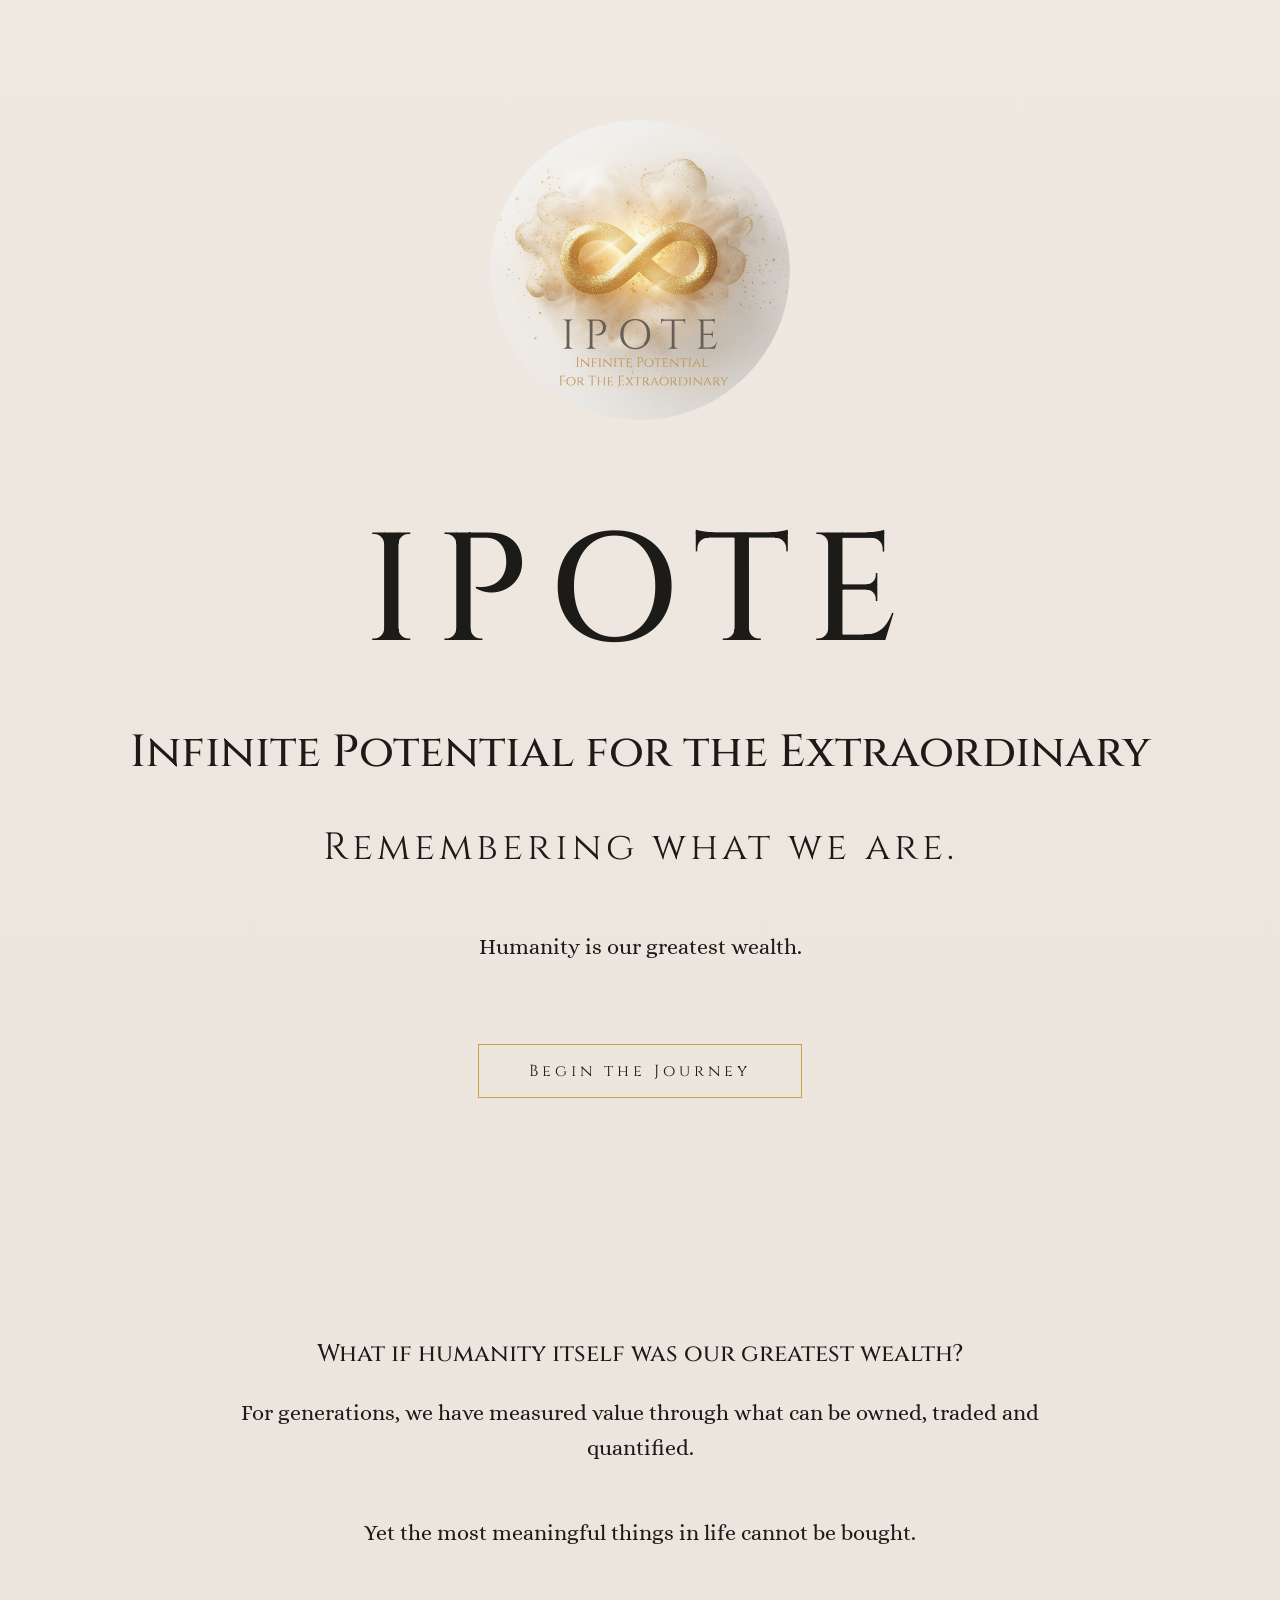
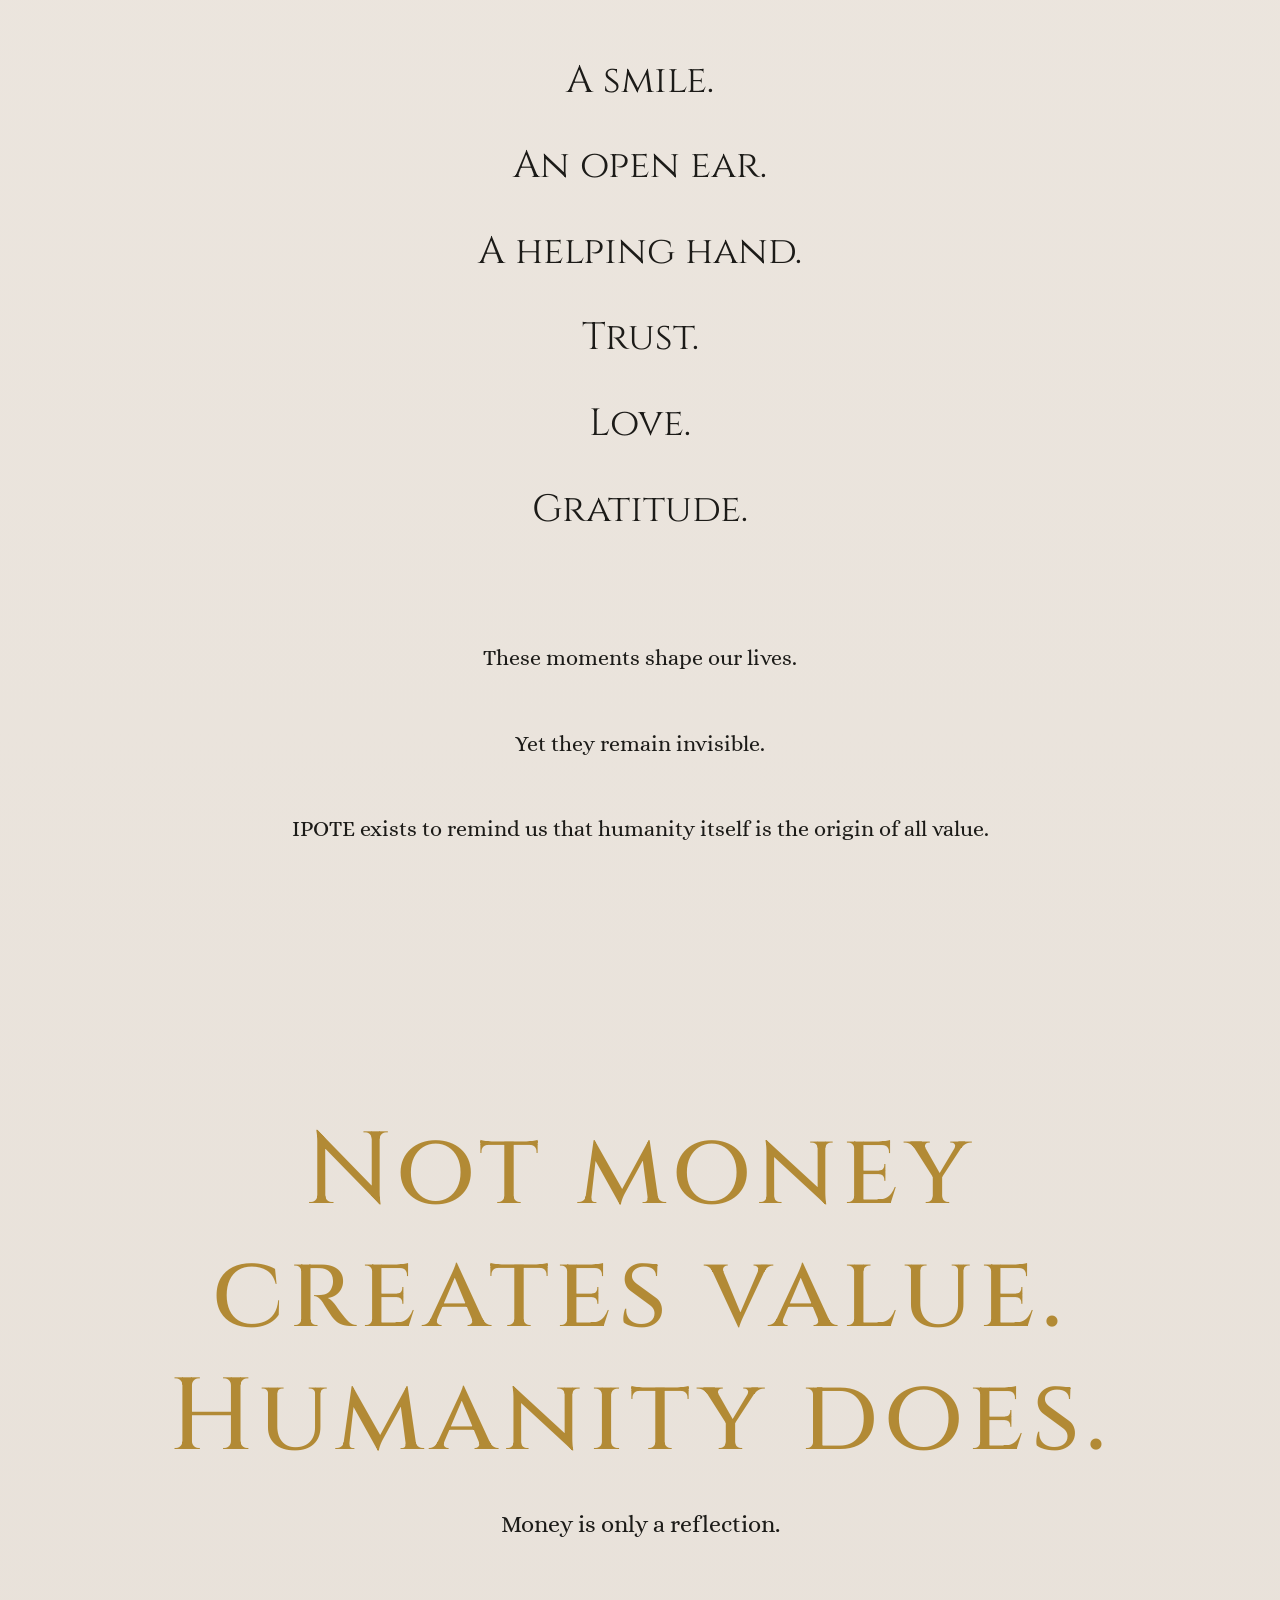
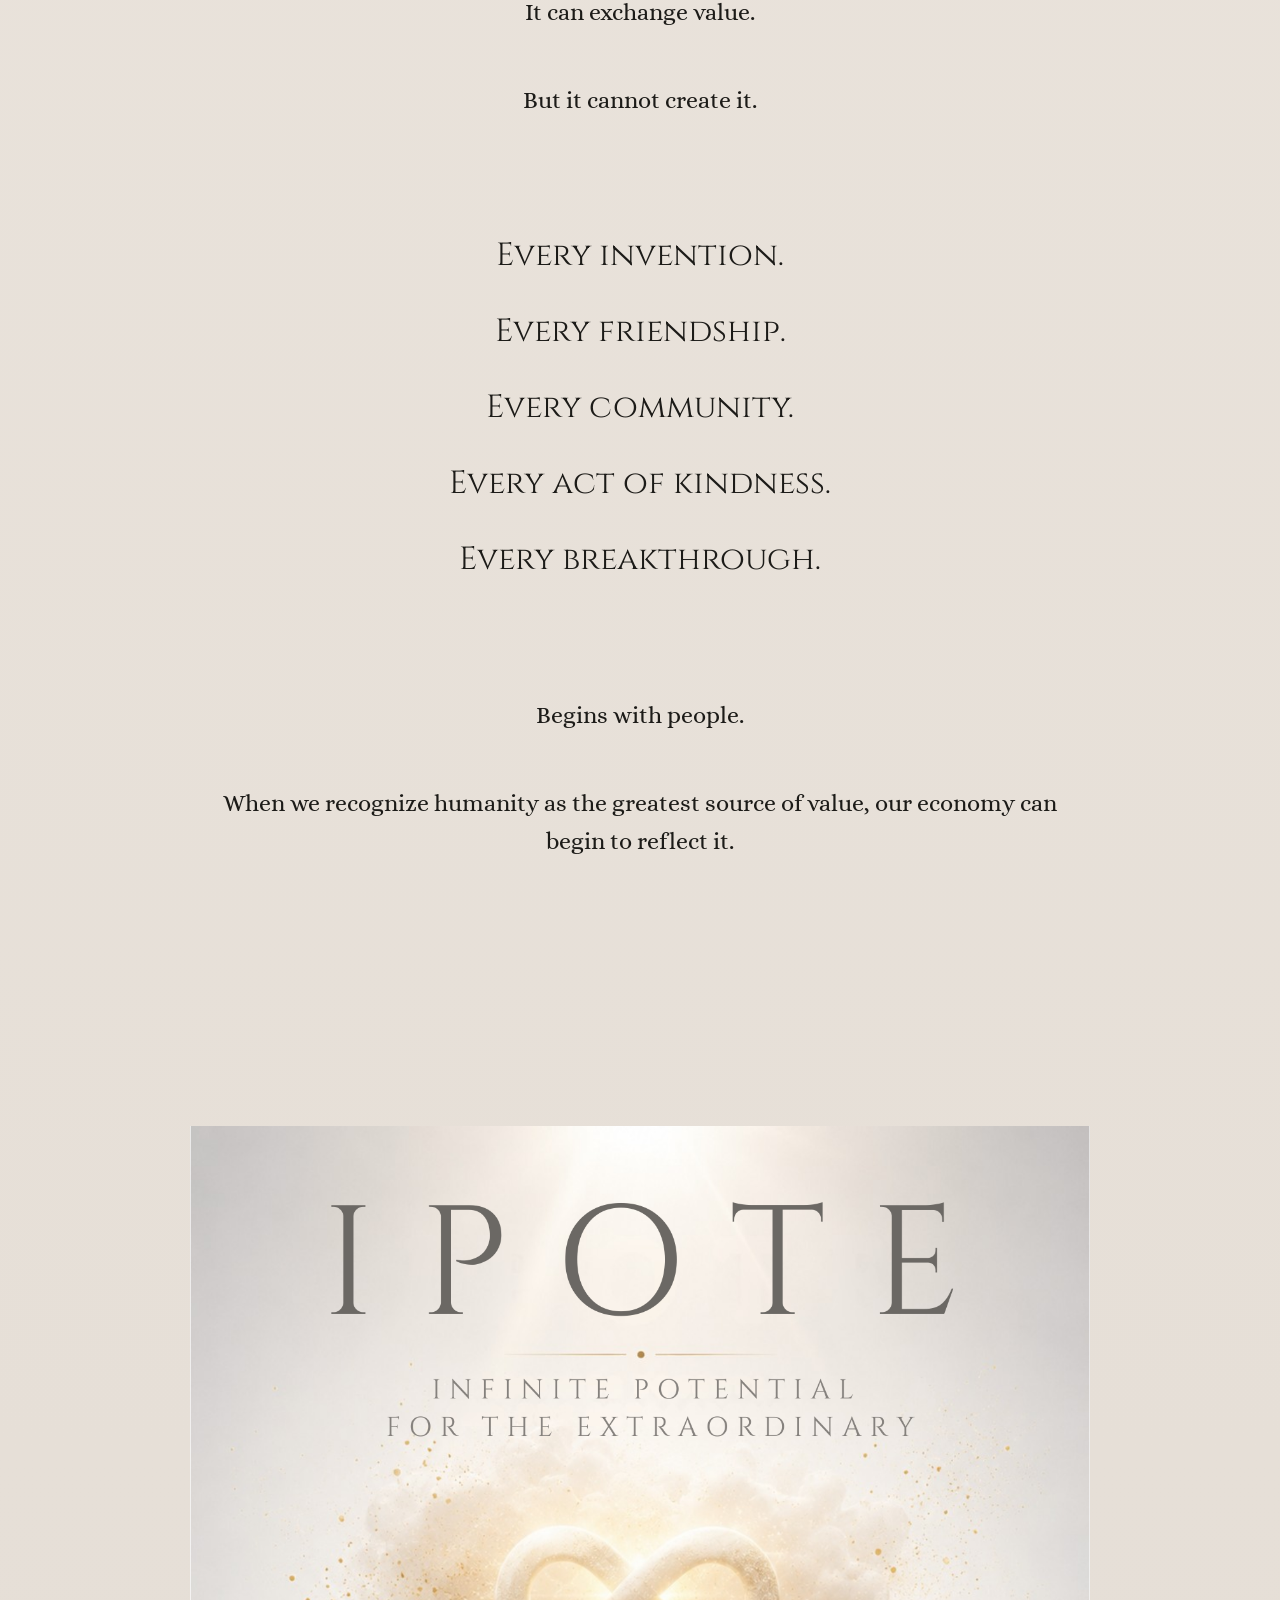
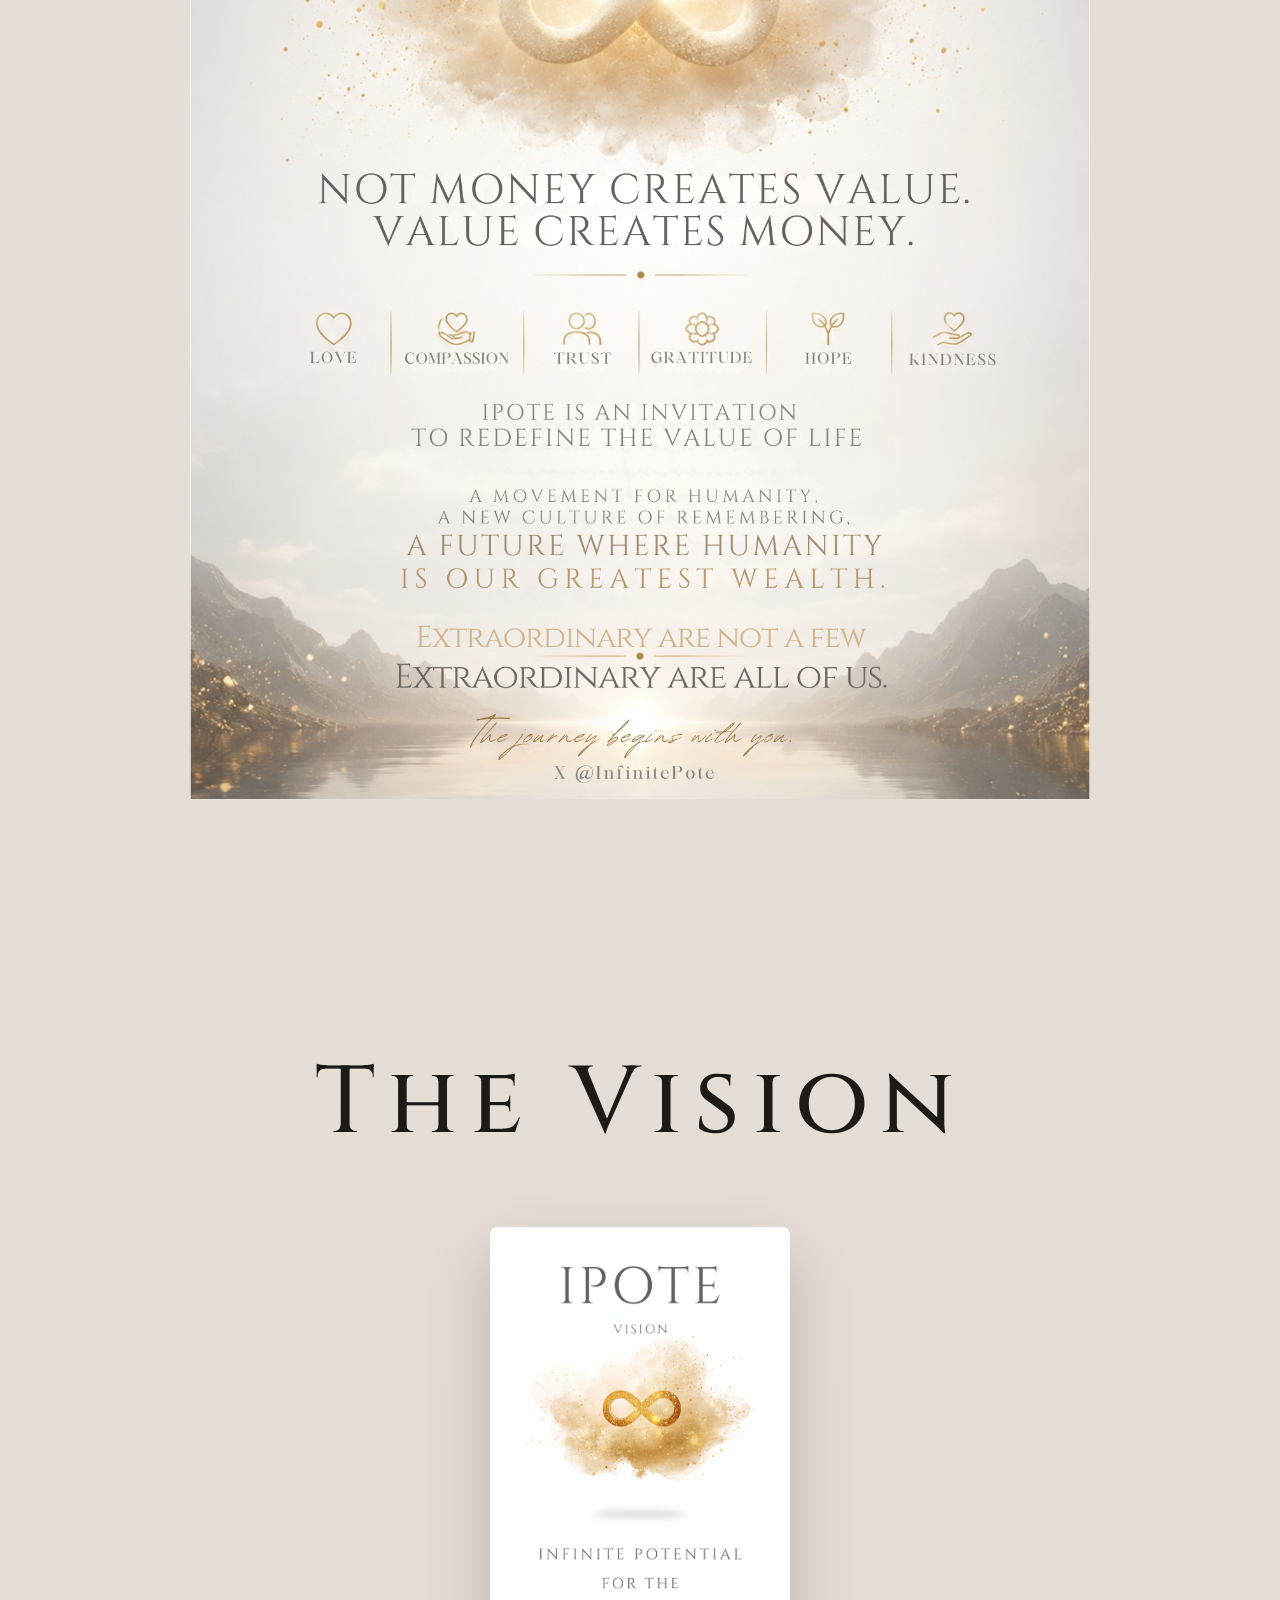
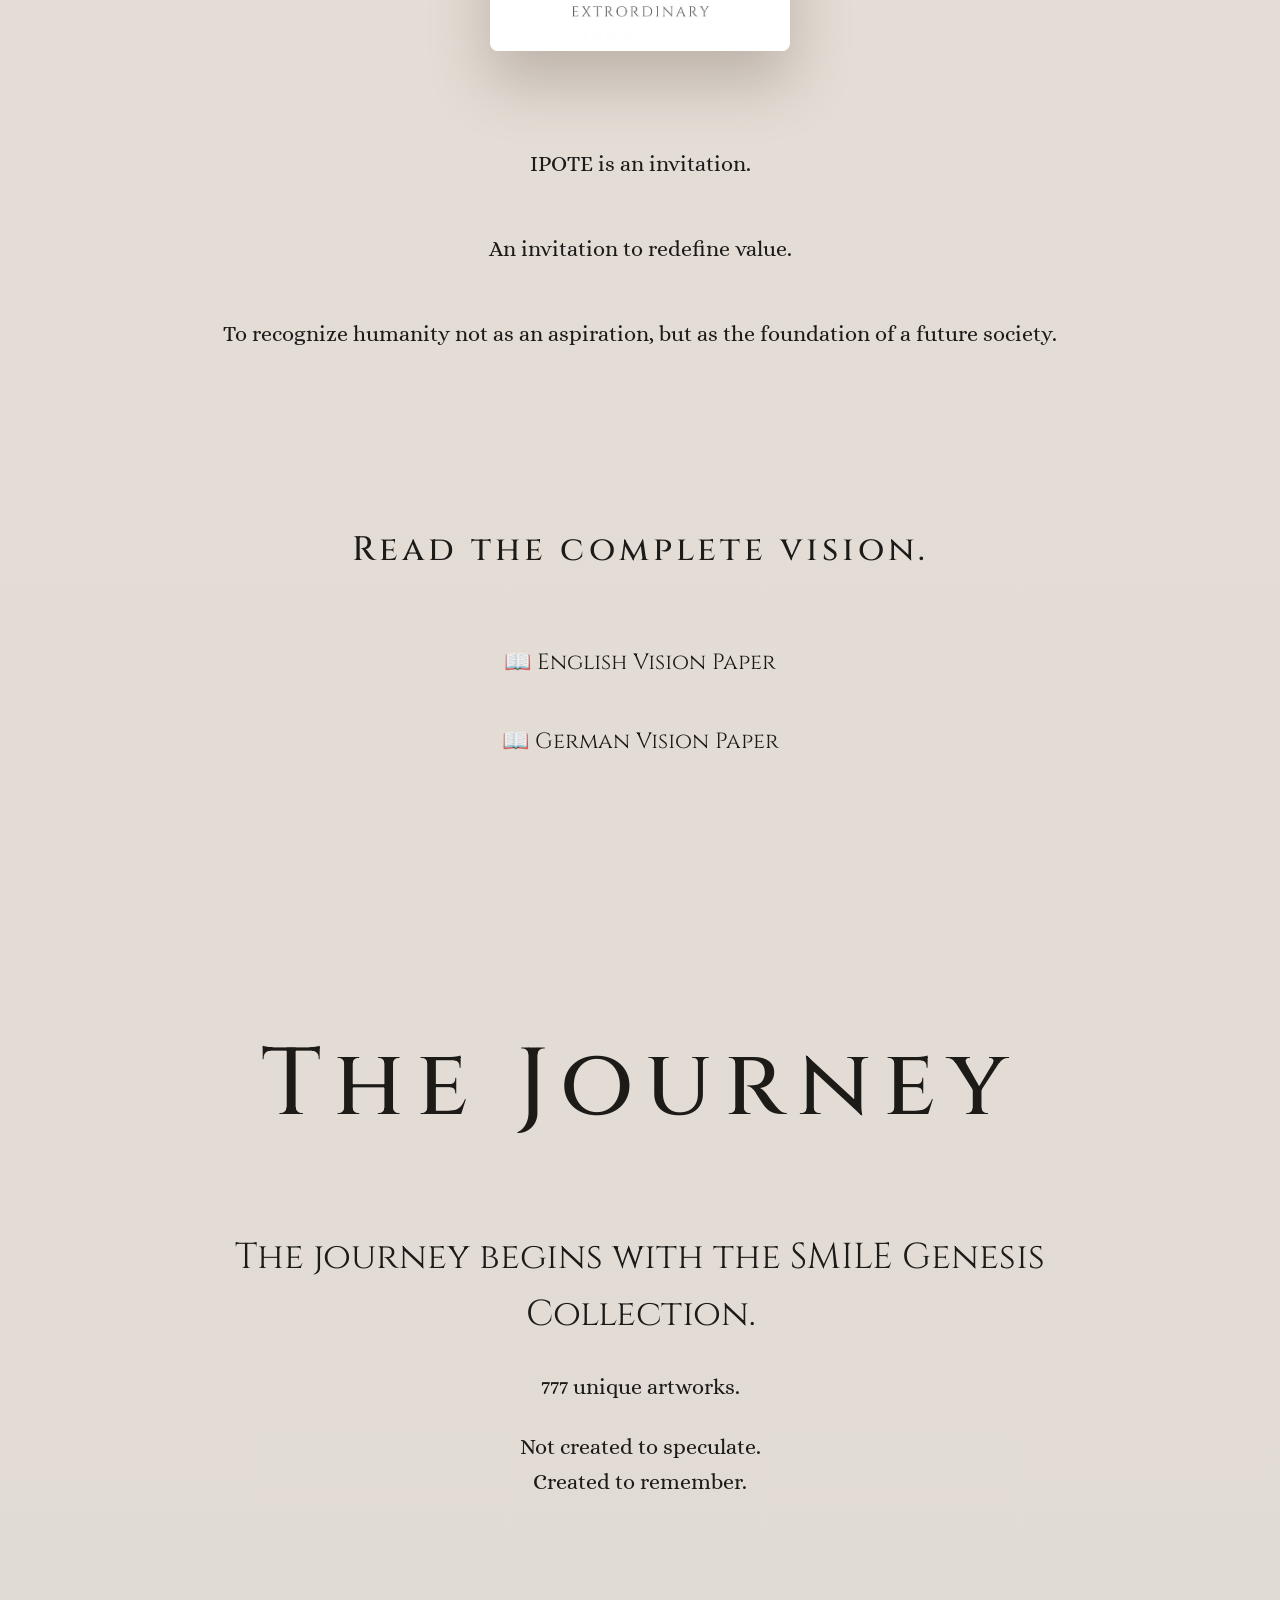
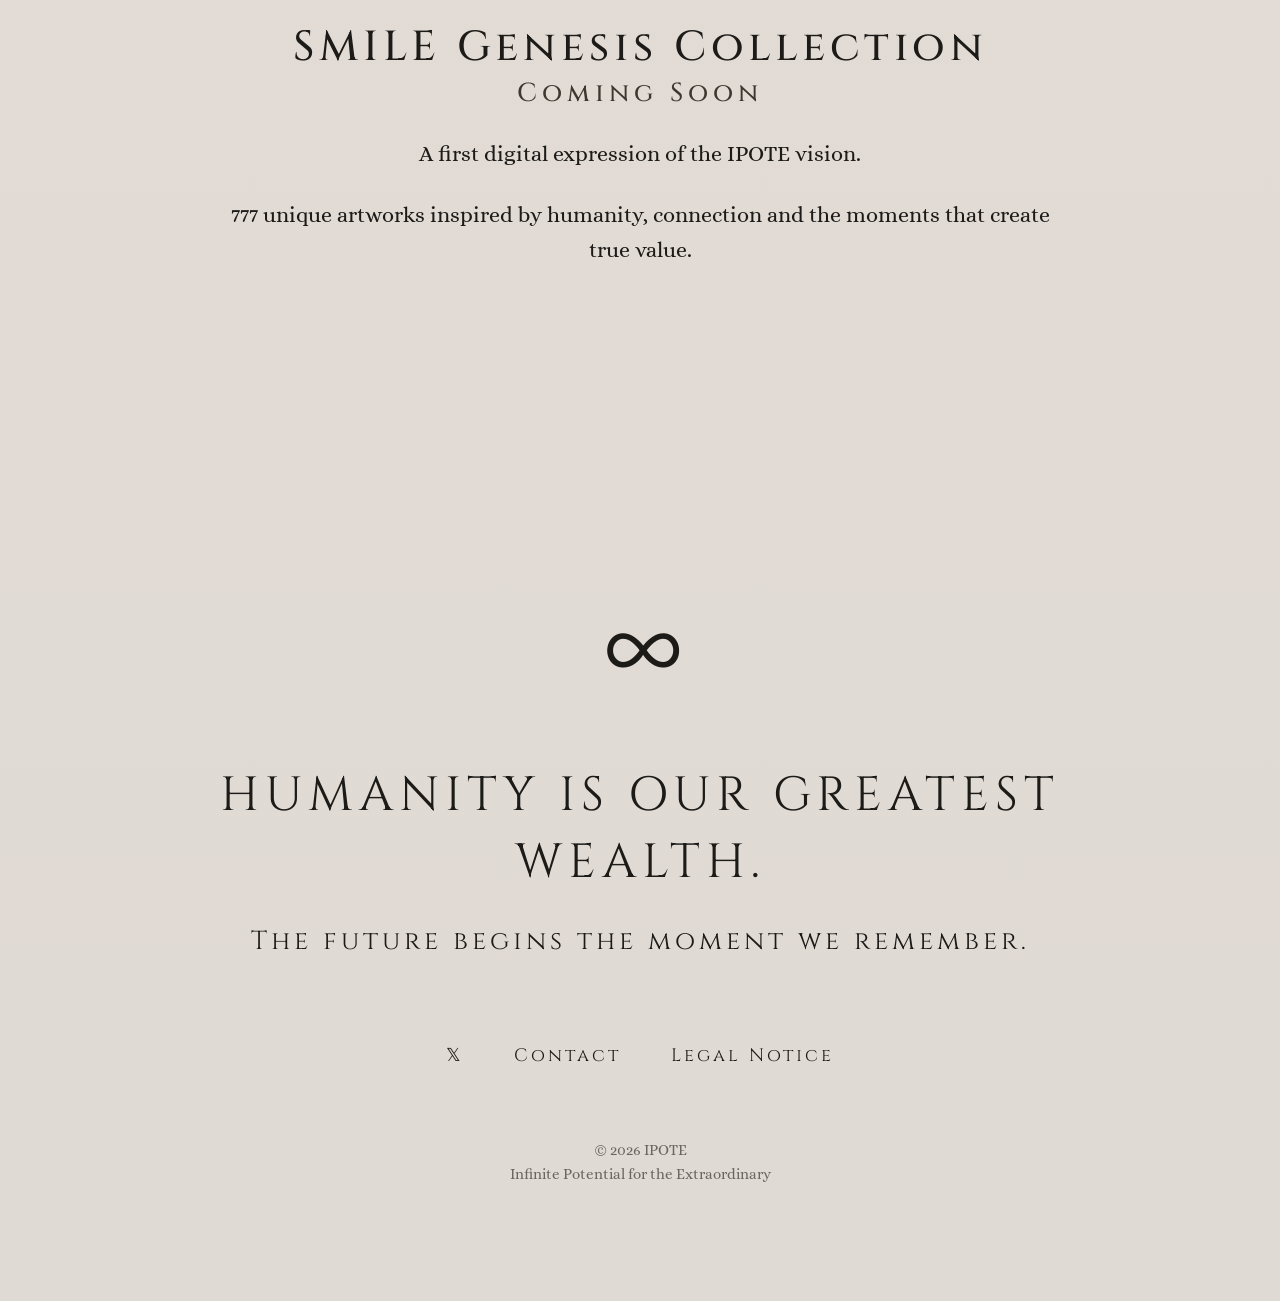
==== index.html @ b85c01b4 "Remove duplicate Google Fonts link" ====
<!DOCTYPE html>
<html lang="en">

<head>

<meta charset="UTF-8">
<meta name="viewport" content="width=device-width, initial-scale=1.0">

<title>IPOTE | Infinite Potential for the Extraordinary</title>

<link rel="stylesheet" href="style.css">

<link href="https://fonts.googleapis.com/css2?family=Alice&family=Cinzel:wght@400;500;600;700&display=swap" rel="stylesheet">
     
</head>


<body>



<!-- =====================
     HERO
===================== -->


<section class="hero">


<video class="cloud-video" autoplay muted loop playsinline preload="auto">

<source src="cloud.mp4" type="video/mp4">

</video>



<div class="hero-content">


<img src="logo.svg" class="logo">



<h1>
IPOTE
</h1>



<h2>
Infinite Potential for the Extraordinary
</h2>



<p class="quote">
Remembering what we are.
</p>



<p>
Humanity is our greatest wealth.
</p>



<a href="#journey" class="button">
Begin the Journey
</a>



</div>


</section>






<!-- =====================
     HUMANITY VALUE
===================== -->


<section>


<h2>
What if humanity itself was our greatest wealth?
</h2>



<p>
For generations, we have measured value through what can be owned,
traded and quantified.
</p>



<p>
Yet the most meaningful things in life cannot be bought.
</p>



<div class="values">

<p>A smile.</p>

<p>An open ear.</p>

<p>A helping hand.</p>

<p>Trust.</p>

<p>Love.</p>

<p>Gratitude.</p>

</div>



<p>
These moments shape our lives.
</p>



<p>
Yet they remain invisible.
</p>



<p>
IPOTE exists to remind us that humanity itself is the origin of all value.
</p>



</section>








<!-- =====================
     VALUE STATEMENT
===================== -->


<section class="statement">


<h1>
Not money creates value.
</h1>


<h1>
Humanity does.
</h1>



<p>
Money is only a reflection.
</p>



<p>
It can exchange value.
</p>



<p>
But it cannot create it.
</p>





<div class="list">


<p>Every invention.</p>

<p>Every friendship.</p>

<p>Every community.</p>

<p>Every act of kindness.</p>

<p>Every breakthrough.</p>


</div>




<p>
Begins with people.
</p>



<p>
When we recognize humanity as the greatest source of value,
our economy can begin to reflect it.
</p>



</section>








<!-- =====================
     POSTER
===================== -->


<section class="poster">


<img src="poster.png">


</section>








<!-- =====================
     VISION
===================== -->


<section id="vision">


<h2>
The Vision
</h2>



<img src="vision-cover.png" class="vision-cover">



<p>
IPOTE is an invitation.
</p>



<p>
An invitation to redefine value.
</p>



<p>
To recognize humanity not as an aspiration,
but as the foundation of a future society.
</p>





<h3>
Read the complete vision.
</h3>



<a href="vision-english.pdf" class="paper-link">
📖 English Vision Paper
</a>



<a href="vision-german.pdf" class="paper-link">
📖 German Vision Paper
</a>



</section>









<!-- =====================
     JOURNEY
===================== -->


<section id="journey">



<video class="journey-video" autoplay muted loop playsinline preload="auto">

<source src="cloud.mp4" type="video/mp4">

</video>



<div class="journey-content">



<h2>
The Journey
</h2>



<p class="journey-main">
The journey begins with the SMILE Genesis Collection.
</p>



<p>
777 unique artworks.
</p>



<p>
Not created to speculate.<br>
Created to remember.
</p>




<h3>
SMILE Genesis Collection
</h3>



<h4>
Coming Soon
</h4>




<p>
A first digital expression of the IPOTE vision.
</p>



<p>
777 unique artworks inspired by humanity,
connection and the moments that create true value.
</p>



</div>


</section>









<!-- =====================
     FOOTER
===================== -->


<footer>


<h1>
∞
</h1>



<p class="closing">

Humanity is our greatest wealth.

</p>



<p class="closing-sub">

The future begins the moment we remember.

</p>




<div class="footer-links">


<a href="https://x.com/DEINACCOUNT" target="_blank">
𝕏
</a>



<a href="mailto:infinitepotential@gmx.net">
Contact
</a>



<a href="legal.html">
Legal Notice
</a>



</div>




<p class="copyright">

© 2026 IPOTE<br>
Infinite Potential for the Extraordinary

</p>



</footer>



</body>

</html>
---- style.css ----
* {
    margin:0;
    padding:0;
    box-sizing:border-box;
}


body {

    background:linear-gradient(
        180deg,
        #eee8e1 0%,
        #e6dfd7 50%,
        #e0dad4 100%
    );

    color:#1c1b18;

    font-family:"Alice", serif;

    text-align:center;

}


/* =====================
GENERAL
===================== */


section {

    min-height:100vh;

    padding:120px 10%;

    display:flex;

    flex-direction:column;

    justify-content:center;

    align-items:center;

}



h1,
h2,
h3,
h4 {

    font-family:"Cinzel", serif;

    font-weight:500;

}



p {

    max-width:850px;

    font-size:22px;

    line-height:1.6;

    margin:25px auto;

}







/* =====================
HERO
===================== */


.hero {

    position:relative;

    min-height:1100px;

    overflow:hidden;

    display:flex;

    justify-content:center;

    align-items:center;

}



.cloud-video {

    position:absolute;

    top:520px;

    left:50%;

    transform:translateX(-50%);

    width:1500px;

    max-width:none;

    opacity:.65;

    z-index:0;


    -webkit-mask-image:radial-gradient(
        ellipse at center,
        black 45%,
        transparent 75%
    );


    mask-image:radial-gradient(
        ellipse at center,
        black 45%,
        transparent 75%
    );

}



.hero-content {

    position:relative;

    z-index:5;

    display:flex;

    flex-direction:column;

    align-items:center;

}



.logo {

    width:300px;

    max-width:70vw;

    margin-bottom:70px;

}



.hero h1 {

    font-size:clamp(80px,12vw,160px);

    letter-spacing:18px;

}



.hero h2 {

    font-size:clamp(25px,4vw,45px);

    margin-top:25px;

}



.quote {

    font-family:"Cinzel", serif;

    font-size:38px;

    letter-spacing:4px;

    margin-top:35px;

}





/* =====================
BUTTON
===================== */


.button {

    margin-top:55px;

    padding:15px 50px;

    border:1px solid #c7a34a;

    color:#1c1b18;

    text-decoration:none;

    font-family:"Cinzel",serif;

    letter-spacing:4px;

}





/* =====================
VALUES
===================== */


.values {

    margin:50px 0;

}


.values p {

    font-family:"Cinzel",serif;

    font-size:38px;

}





/* =====================
STATEMENT
===================== */


.statement h1 {

    font-size:clamp(55px,8vw,120px);

    color:#b28a35;

    letter-spacing:6px;

    line-height:1.2;

}



.statement p {

    font-size:24px;

}



.list {

    margin:60px 0;

}


.list p {

    font-family:"Cinzel",serif;

    font-size:32px;

}





/* =====================
POSTER
===================== */


.poster img {

    width:90%;

    max-width:900px;

}





/* =====================
VISION
===================== */


#vision h2 {

    font-size:95px;

    letter-spacing:12px;

    margin-bottom:60px;

}



.vision-cover {

    width:300px;

    margin-bottom:70px;

    border-radius:8px;

    box-shadow:
    0 30px 60px rgba(70,50,30,.25);

}



#vision h3 {

    margin-top:150px;

    margin-bottom:50px;

    font-size:34px;

    letter-spacing:4px;

}



.paper-link {

    display:block;

    margin:25px;

    font-family:"Cinzel",serif;

    font-size:22px;

    text-decoration:none;

    color:#1c1b18;

}





/* =====================
JOURNEY
===================== */


#journey {

    position:relative;

    overflow:hidden;

}



.journey-video {

    position:absolute;

    top:50%;

    left:50%;

    transform:translate(-50%,-50%);

    width:1500px;

    max-width:none;

    opacity:.30;

    z-index:0;


    -webkit-mask-image:radial-gradient(
        ellipse at center,
        black 25%,
        transparent 90%
    );


    mask-image:radial-gradient(
        ellipse at center,
        black 25%,
        transparent 90%
    );

}



.journey-content {

    position:relative;

    z-index:5;

}



#journey h2 {

    font-size:95px;

    letter-spacing:12px;

    margin-bottom:80px;

}



.journey-main {

    font-family:"Cinzel",serif;

    font-size:36px;

}



#journey h3 {

    margin-top:120px;

    font-size:42px;

    letter-spacing:5px;

}



#journey h4 {

    color:#3d382f;

    font-family:"Cinzel",serif;

    font-size:26px;

    letter-spacing:5px;

}





/* =====================
FOOTER
===================== */


footer {

    padding:150px 20px 90px;

}



footer h1 {

    font-family:"Cinzel",serif;

    font-size:130px;

    font-weight:400;

}



.closing {

    font-family:"Cinzel", serif;

    font-size:48px;

    letter-spacing:6px;

    text-transform:uppercase;

    line-height:1.4;

}


.closing-sub {

    font-family:"Cinzel", serif;

    font-size:26px;

    letter-spacing:4px;

    margin-top:25px;

}


.footer-links {

    display:flex;

    justify-content:center;

    gap:50px;

    margin-top:80px;

    flex-wrap:wrap;

}



.footer-links a {

    font-family:"Cinzel",serif;

    font-size:18px;

    letter-spacing:3px;

    text-decoration:none;

    color:#1c1b18;

}



.footer-links a:hover {

    color:#c7a34a;

}



.copyright {

    margin-top:70px;

    font-size:15px;

    opacity:.6;

}





/* =====================
MOBILE
===================== */


@media(max-width:700px){


section {

    padding:80px 20px;

}



p {

    font-size:18px;

}



.logo {

    width:240px;

}



.hero h1 {

    letter-spacing:8px;

}



#vision h2,
#journey h2 {

    font-size:55px;

}



.cloud-video,
.journey-video {

    width:900px;

}



.closing {

    font-size:45px;

}



.quote {

    font-size:40px;

}


}
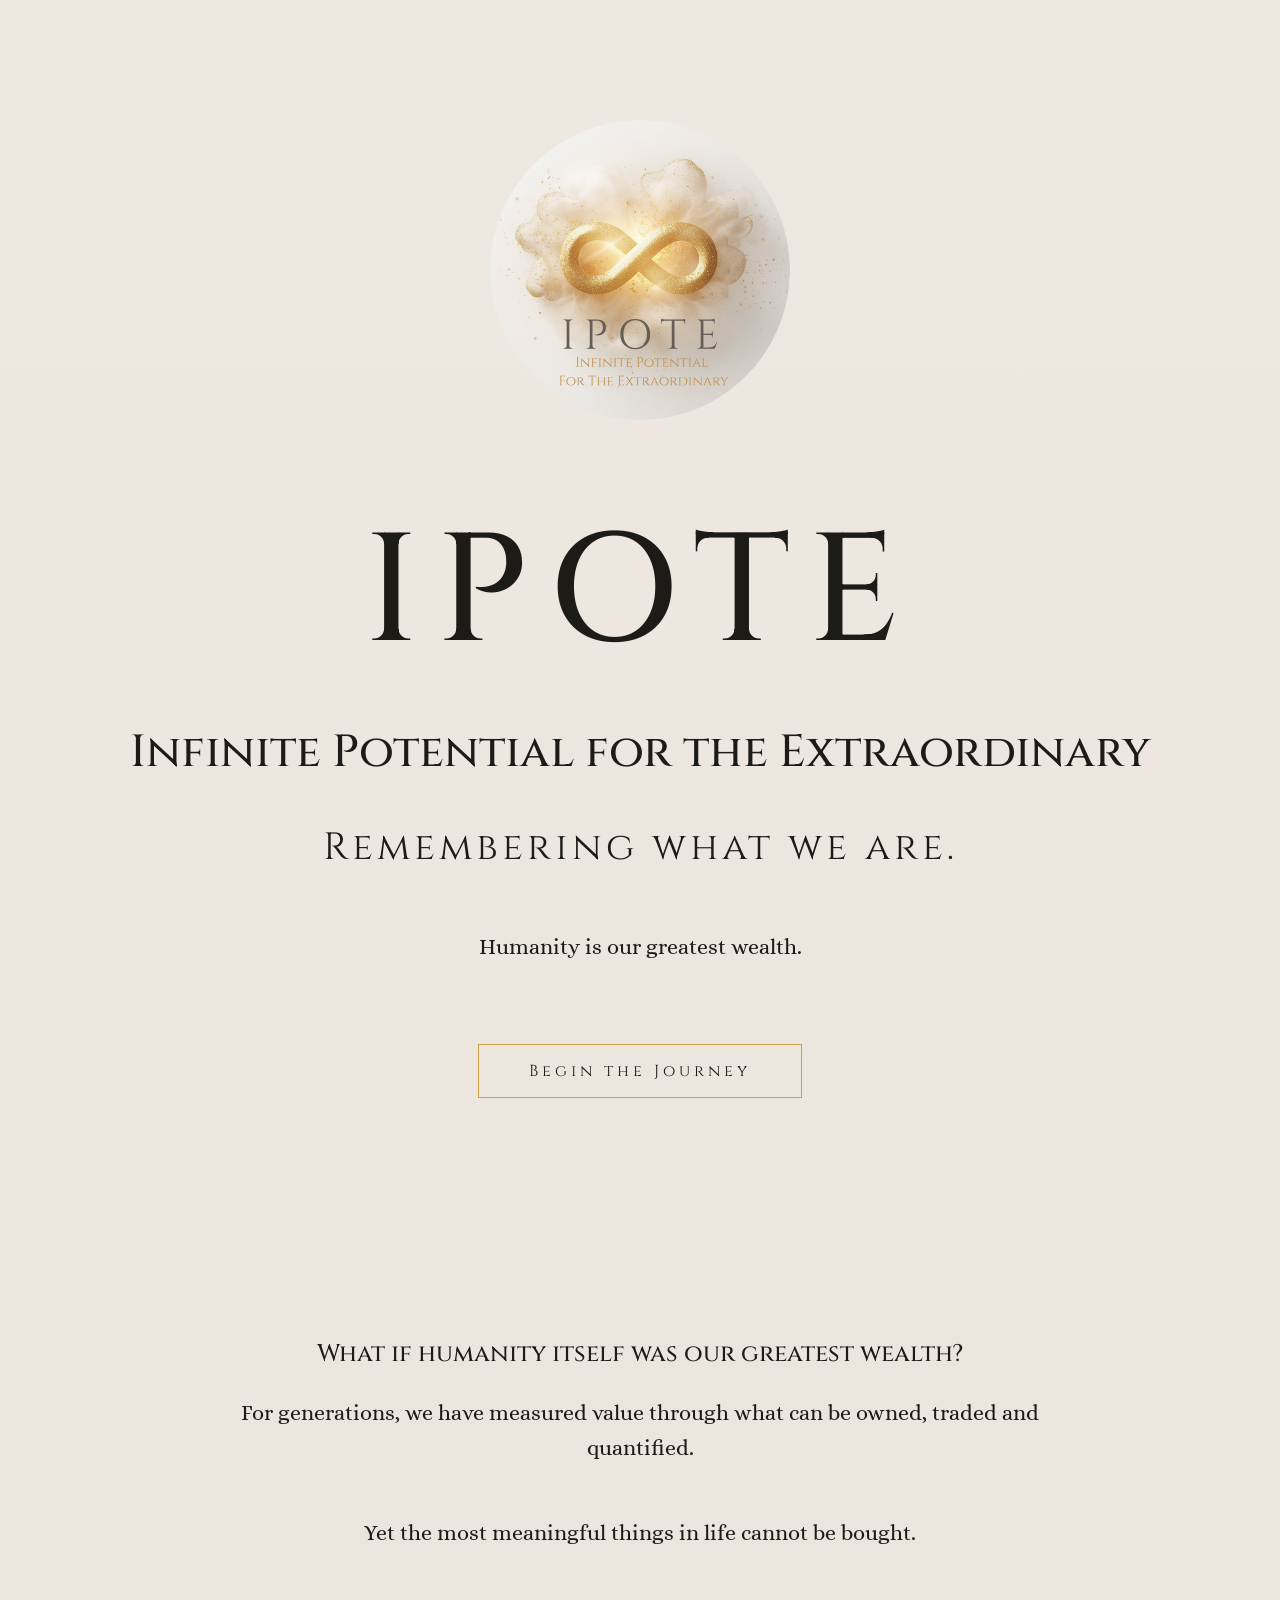
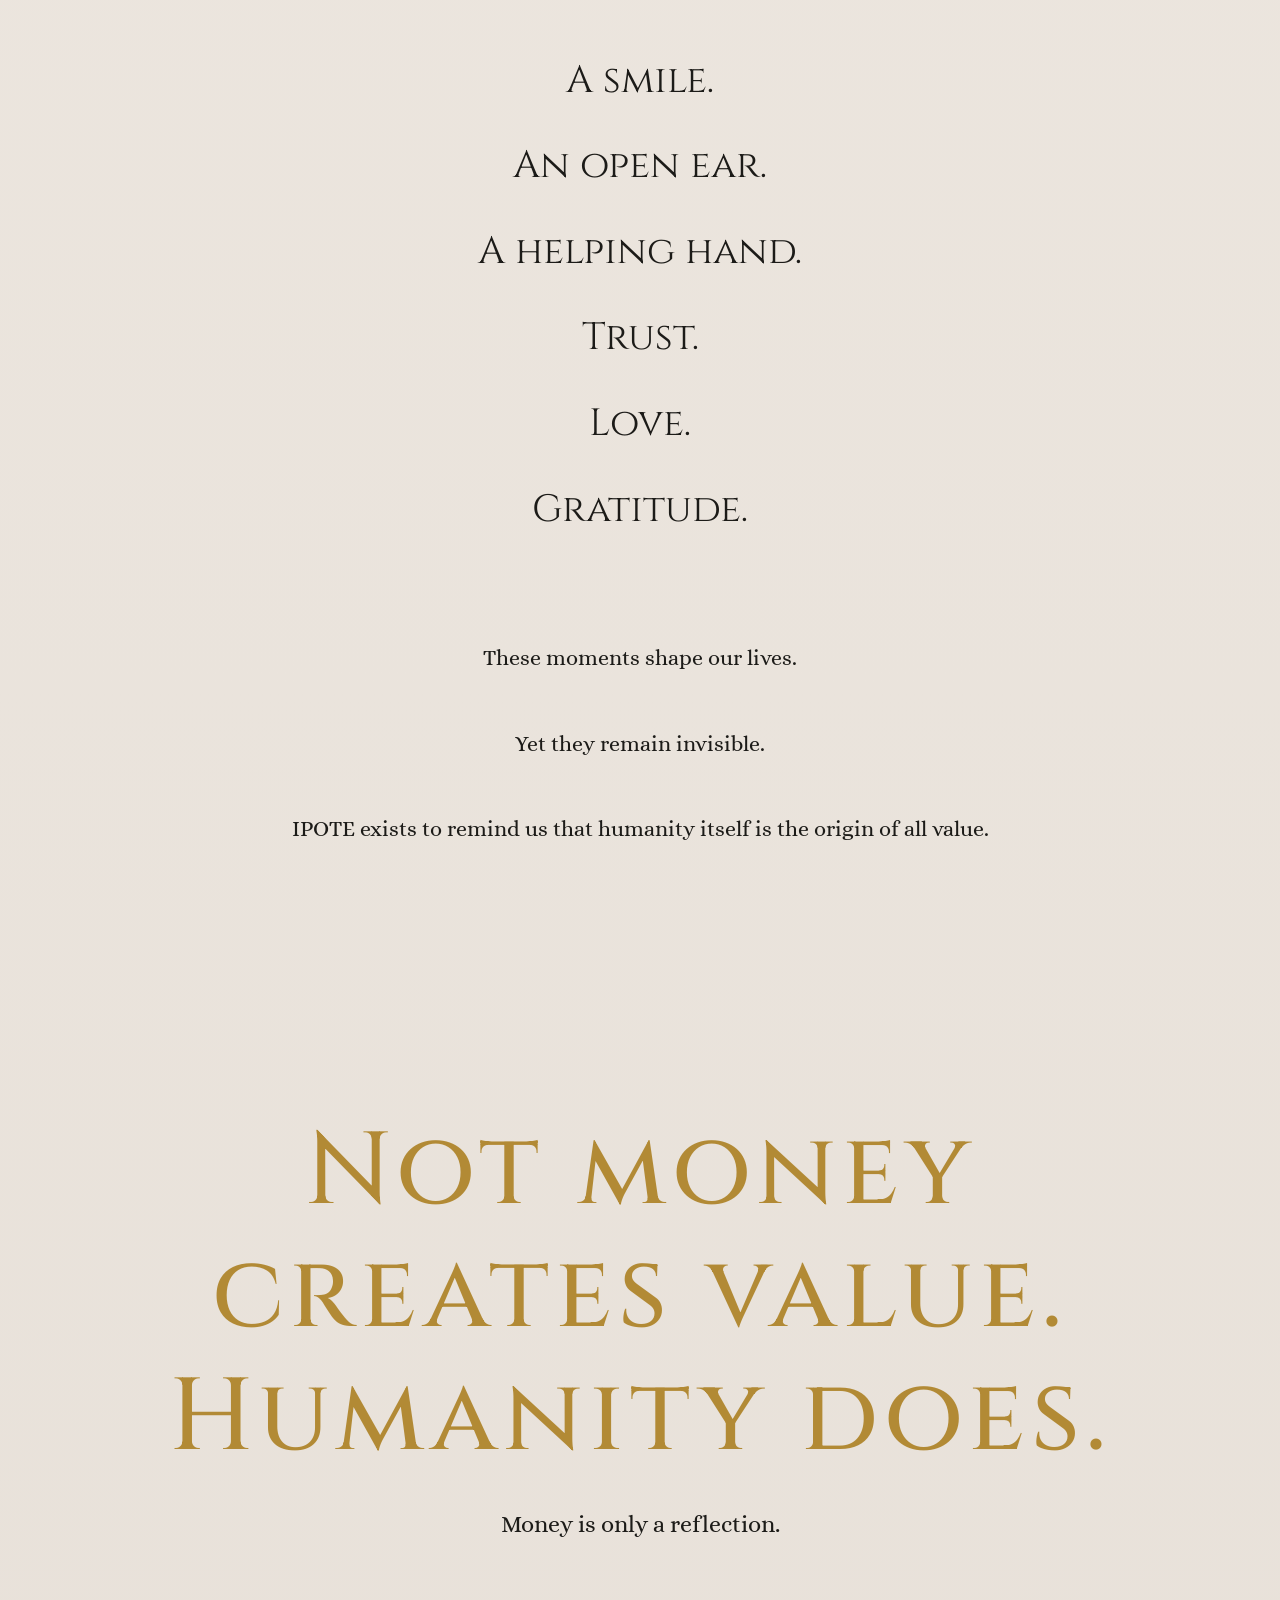
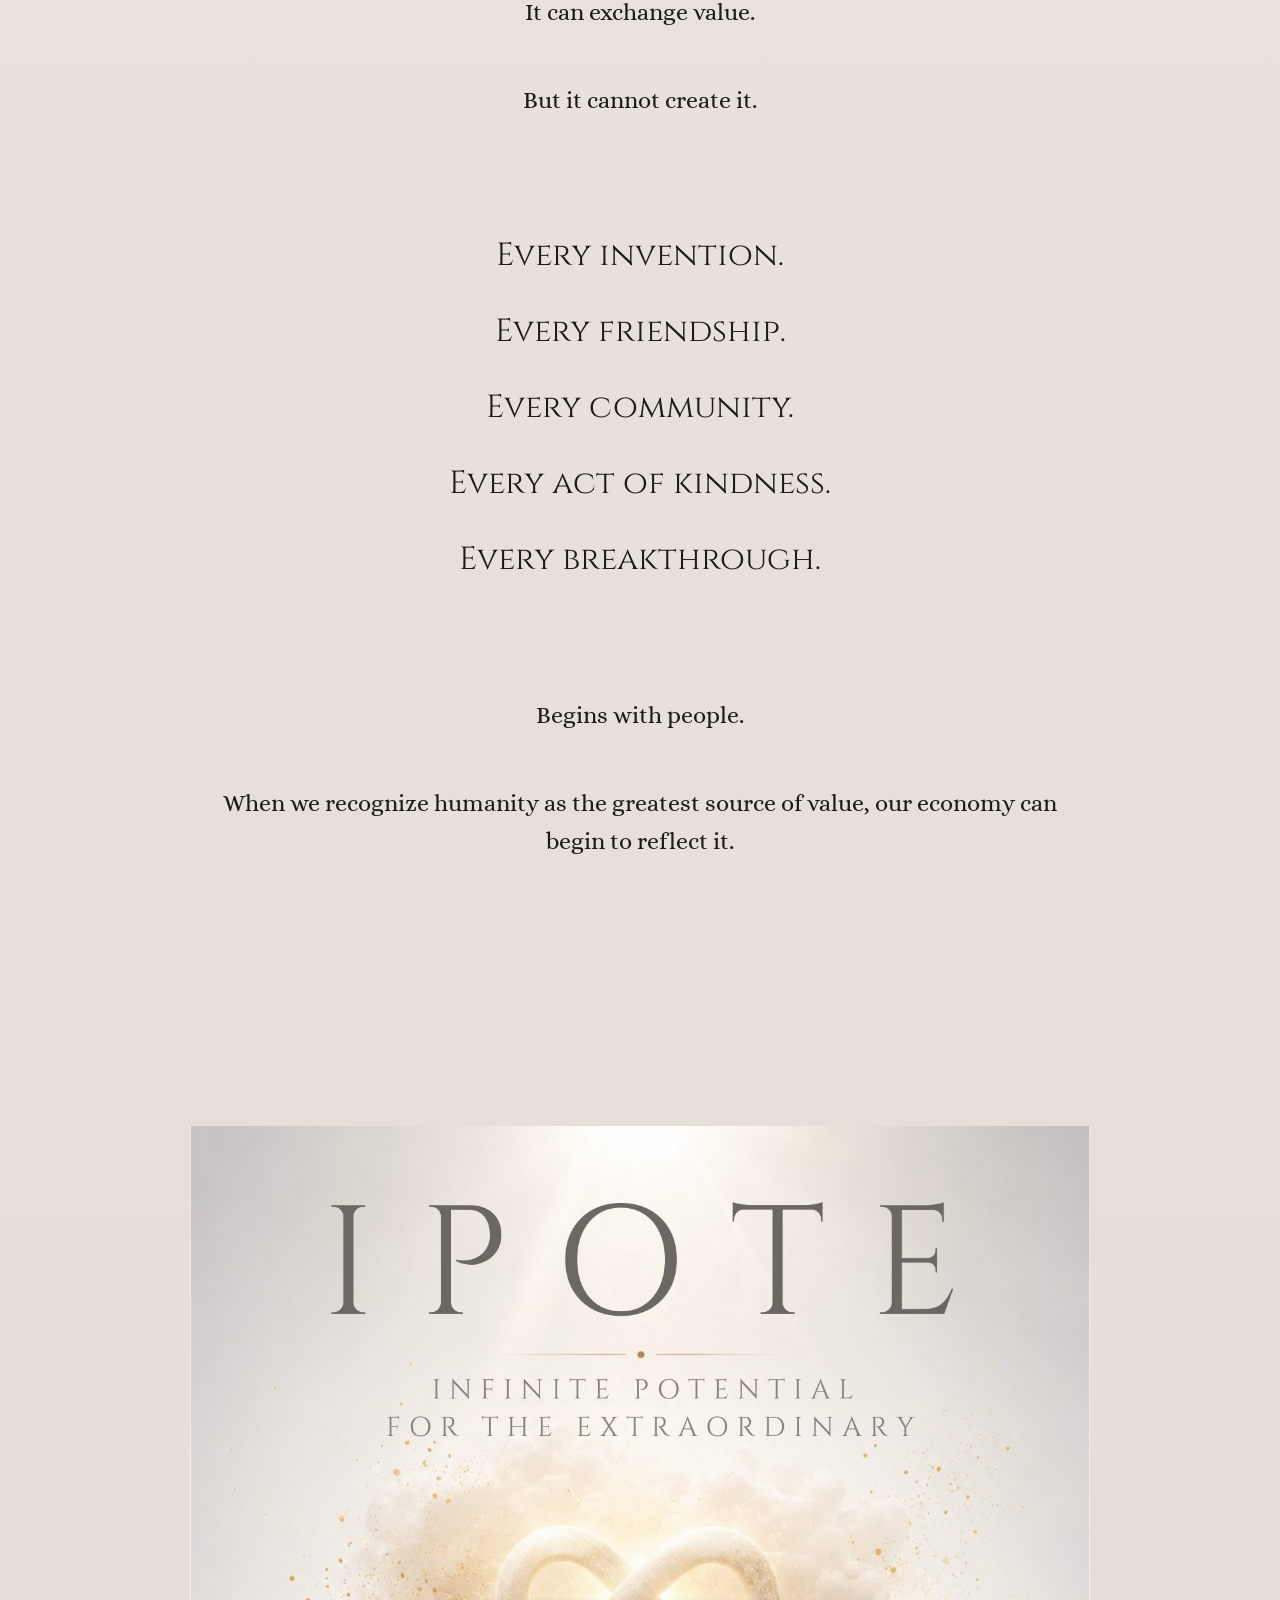
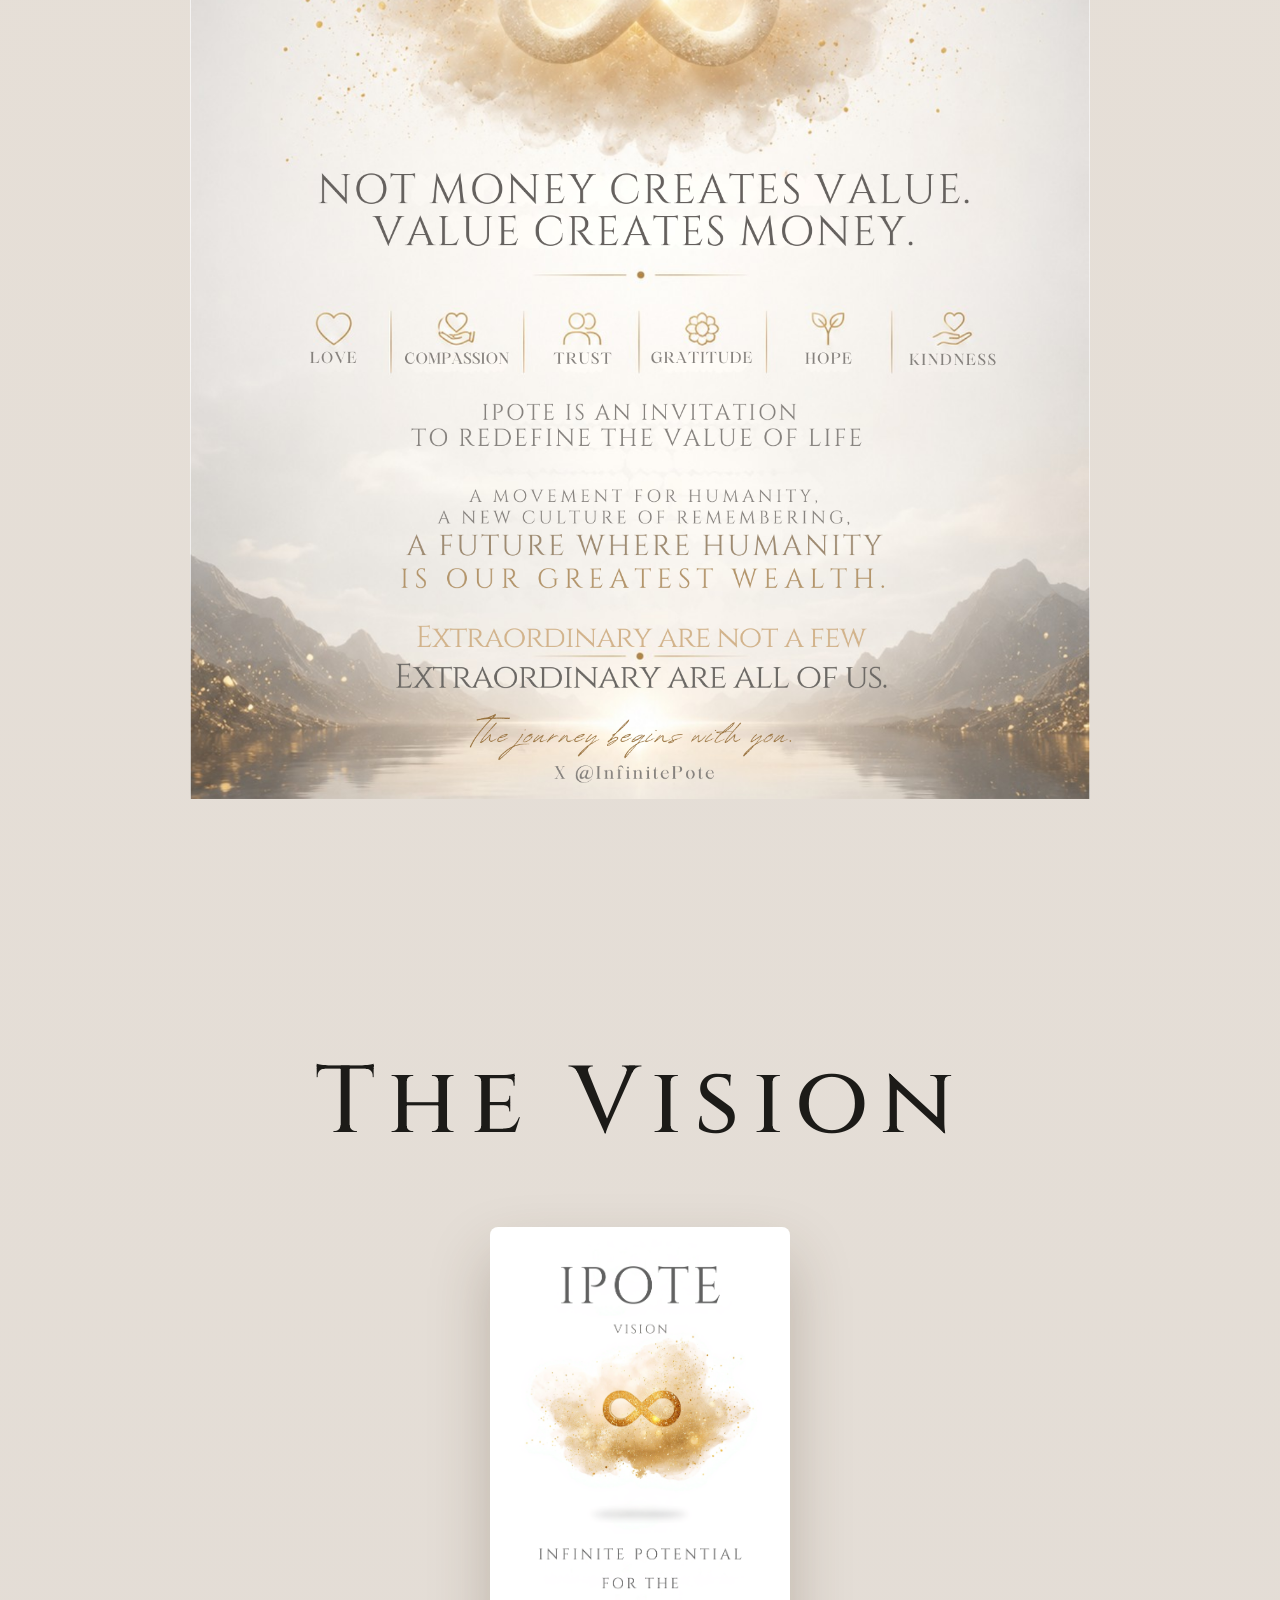
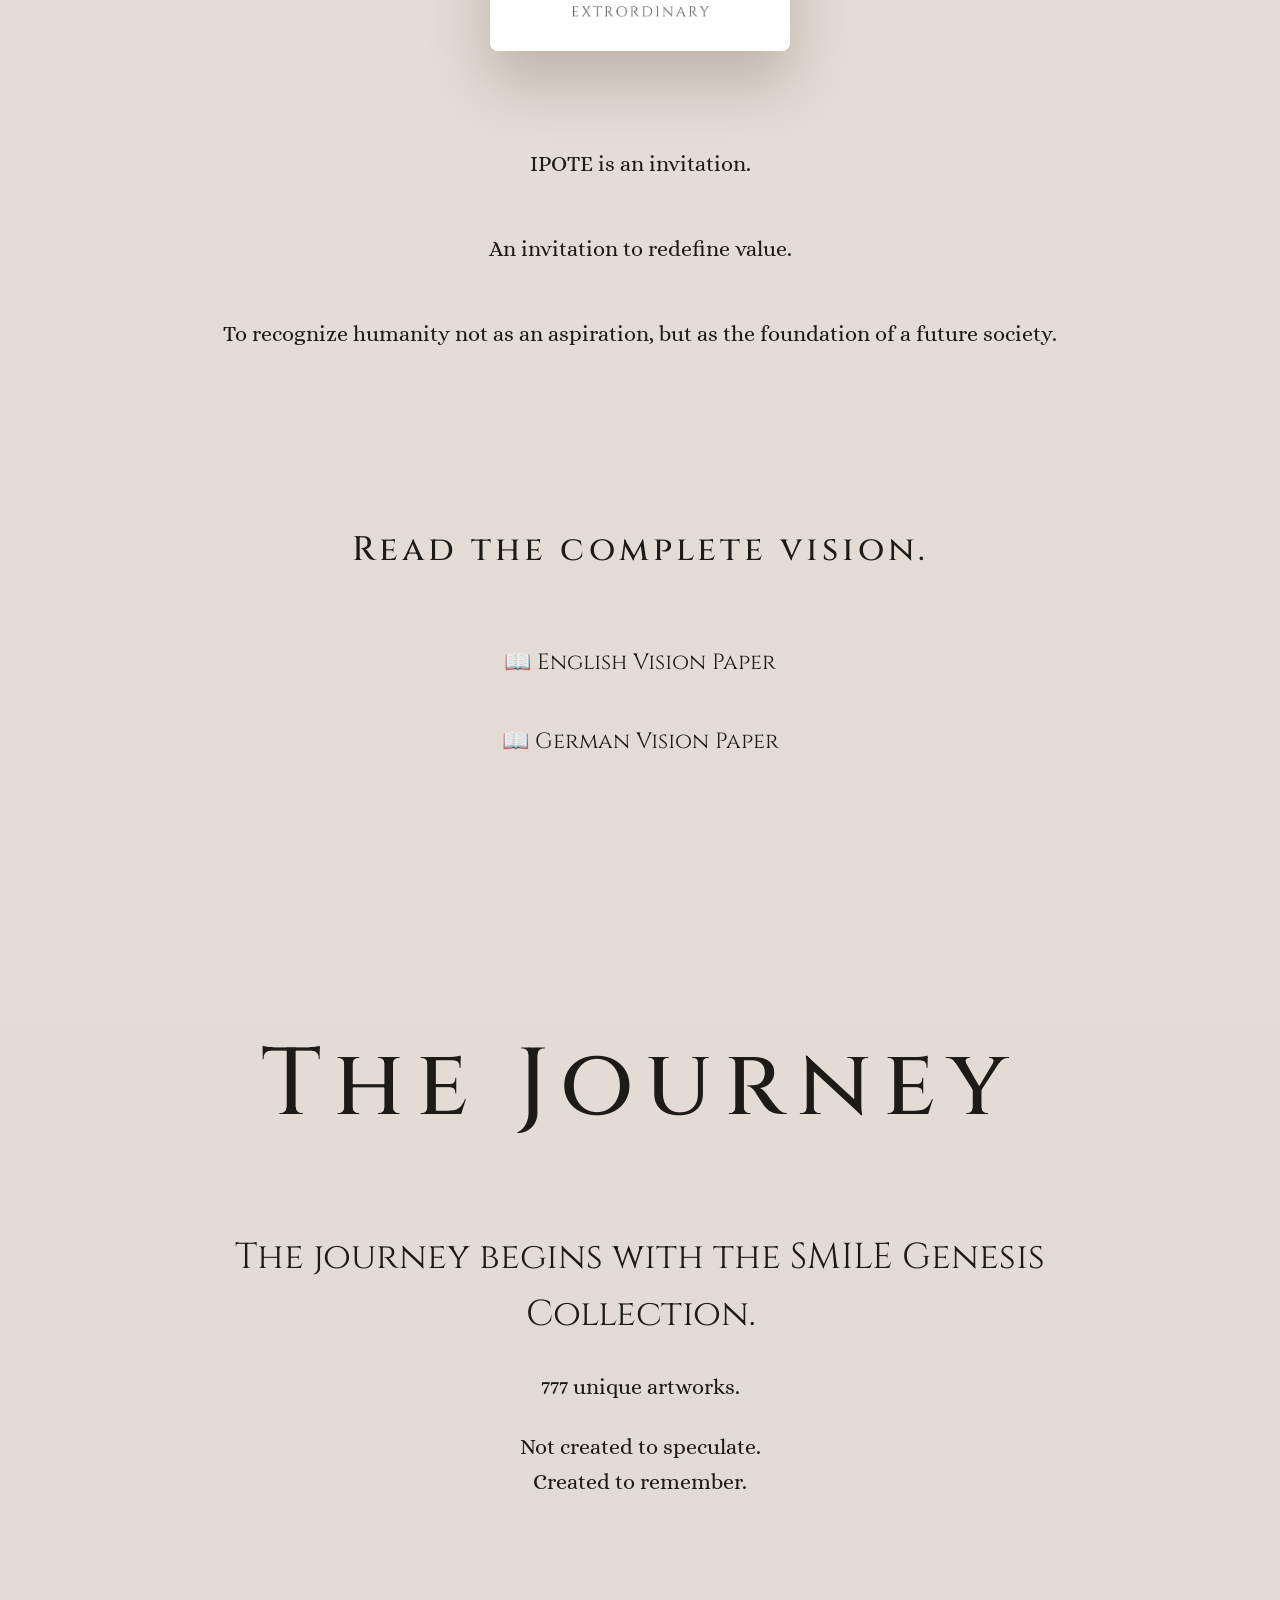
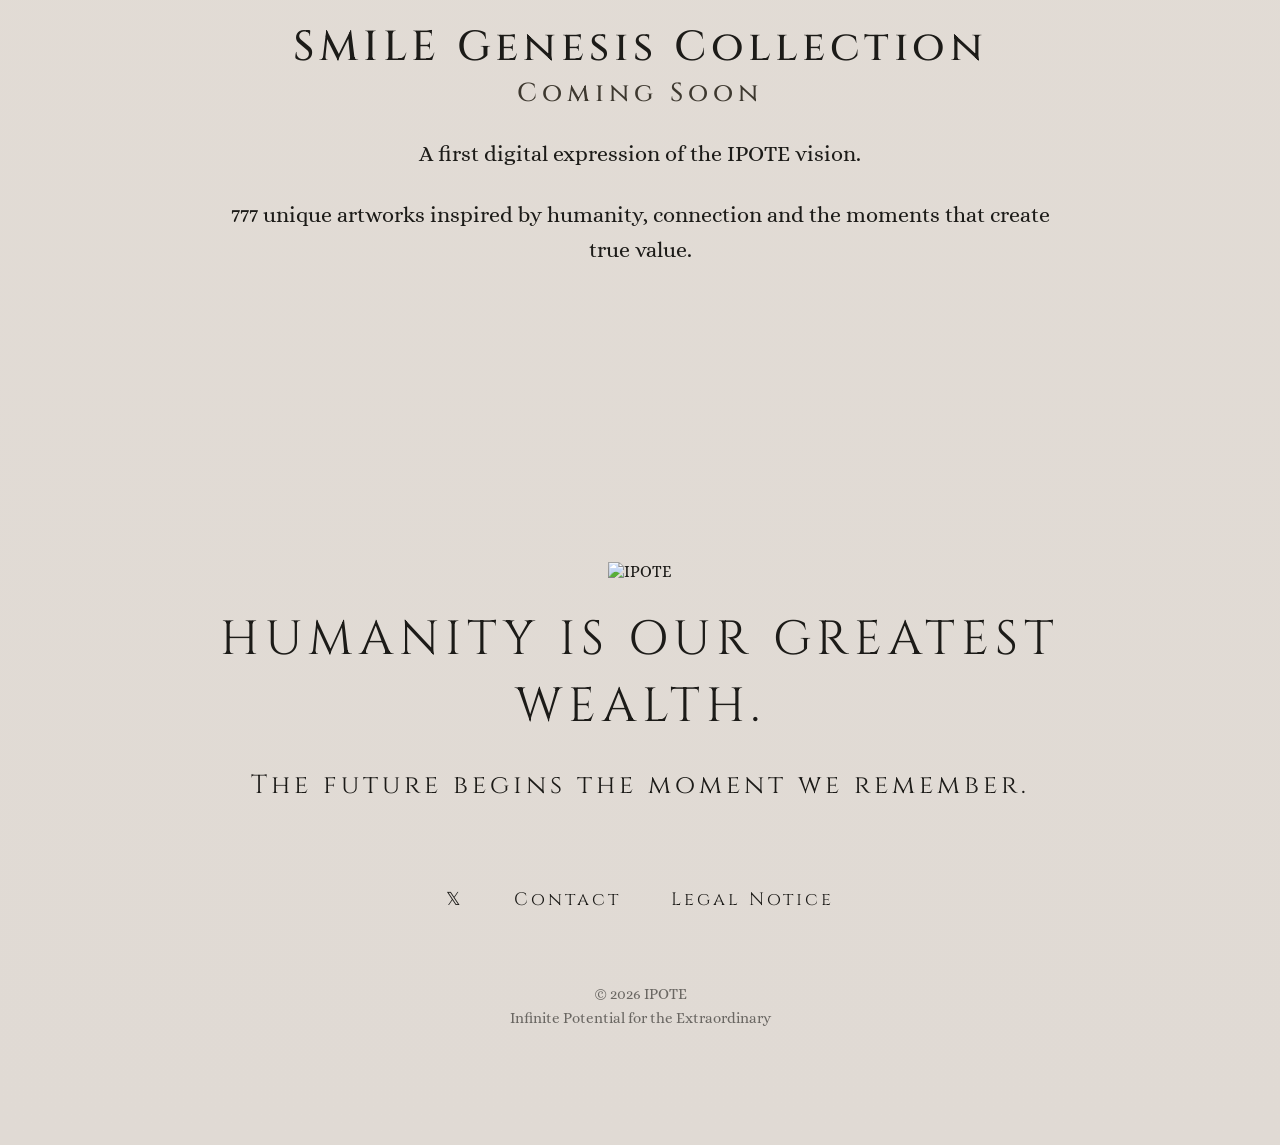
==== commit 5e0c308e: "Update footer by adding logo and removing header Removed header with infinity symbol and added foote" ====
--- a/index.html
+++ b/index.html
@@ -415,9 +415,7 @@
 <footer>
 
 
-<h1>
-∞
-</h1>
+<img src="footer-logo.png" class="footer-logo" alt="IPOTE">
 
 
 
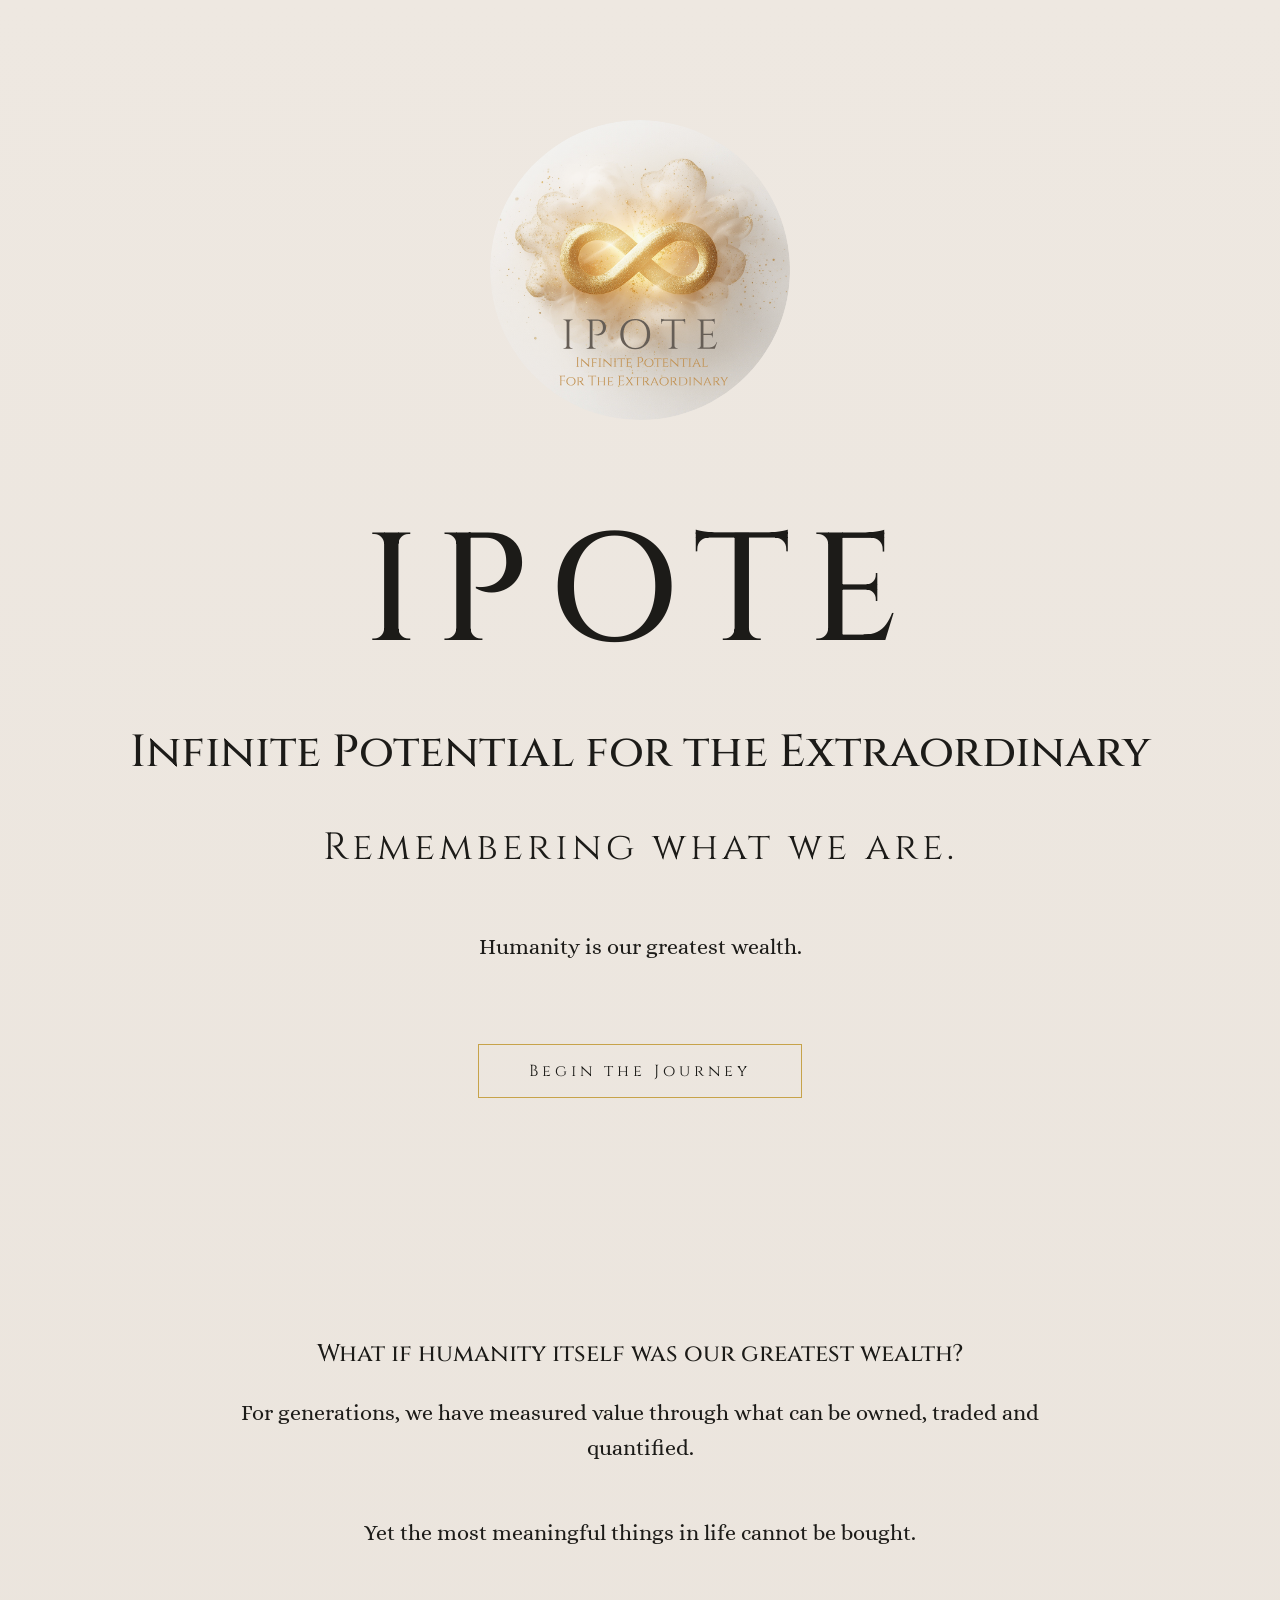
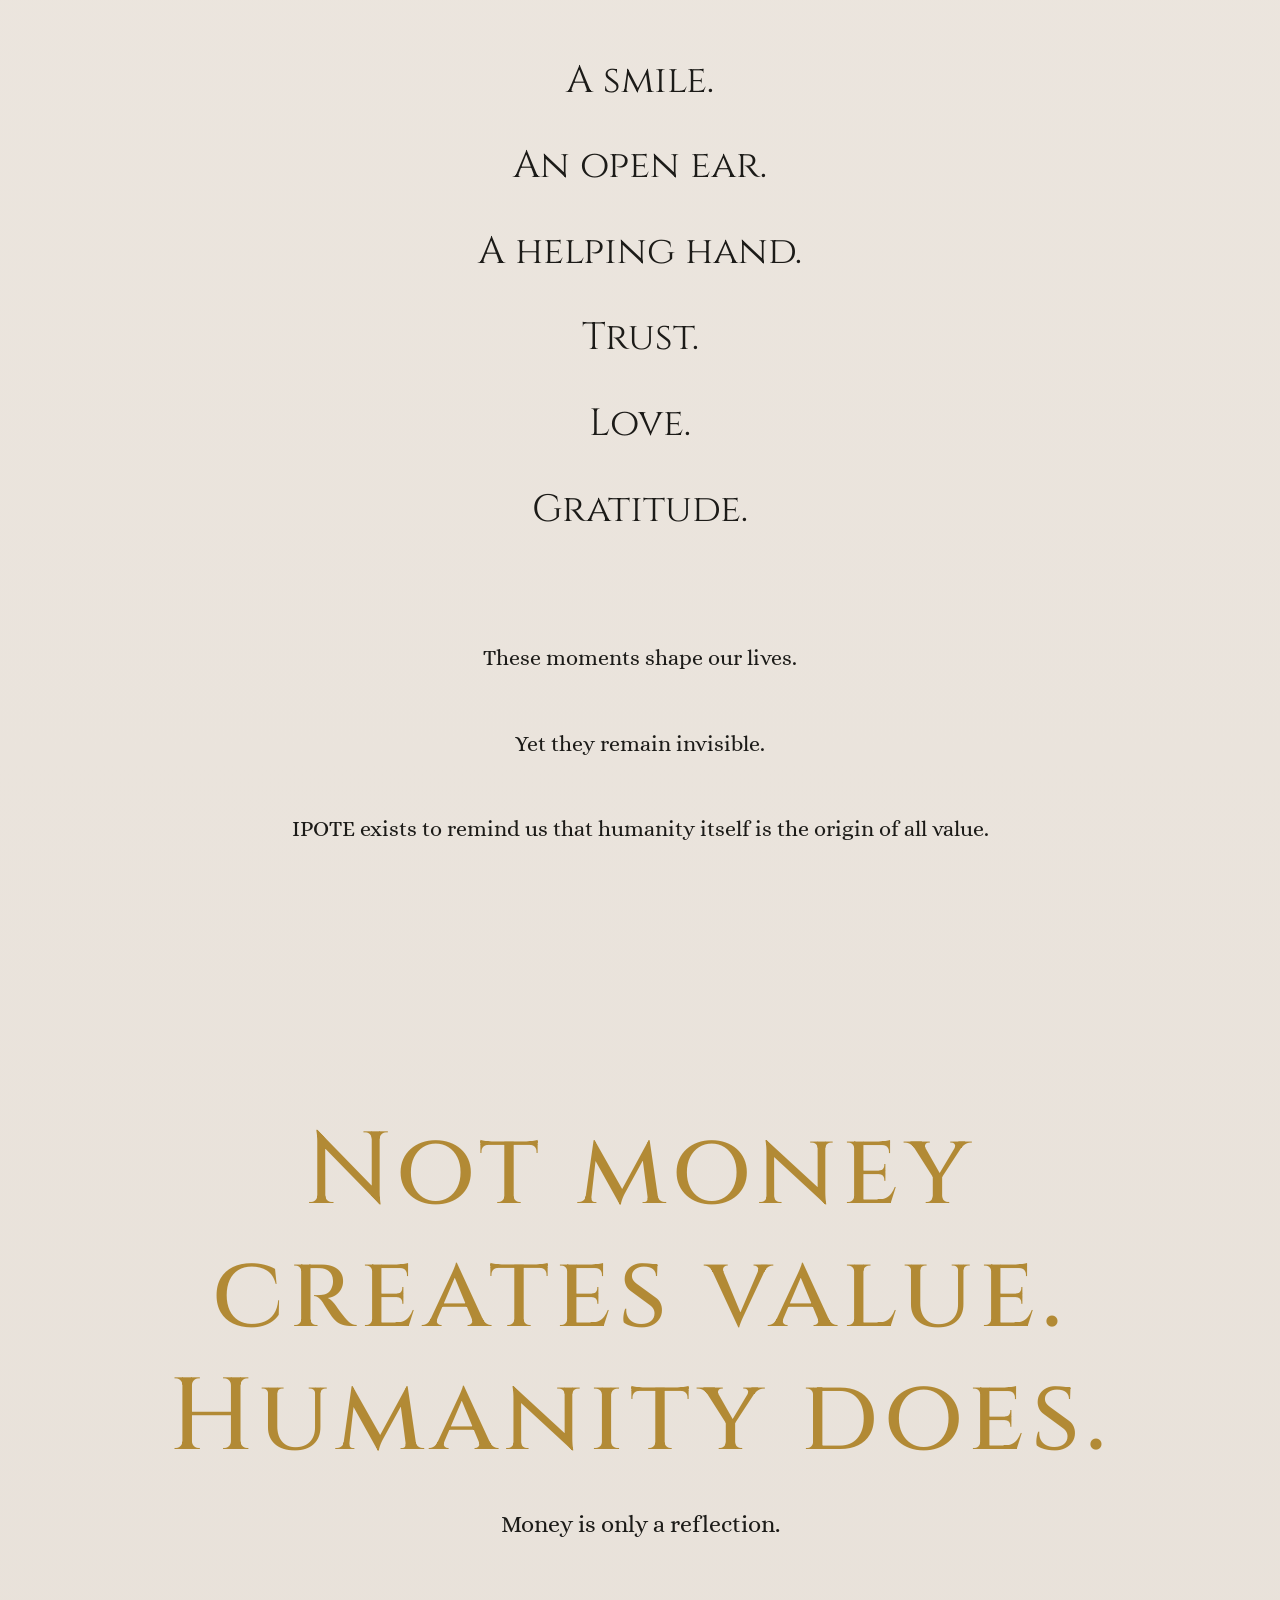
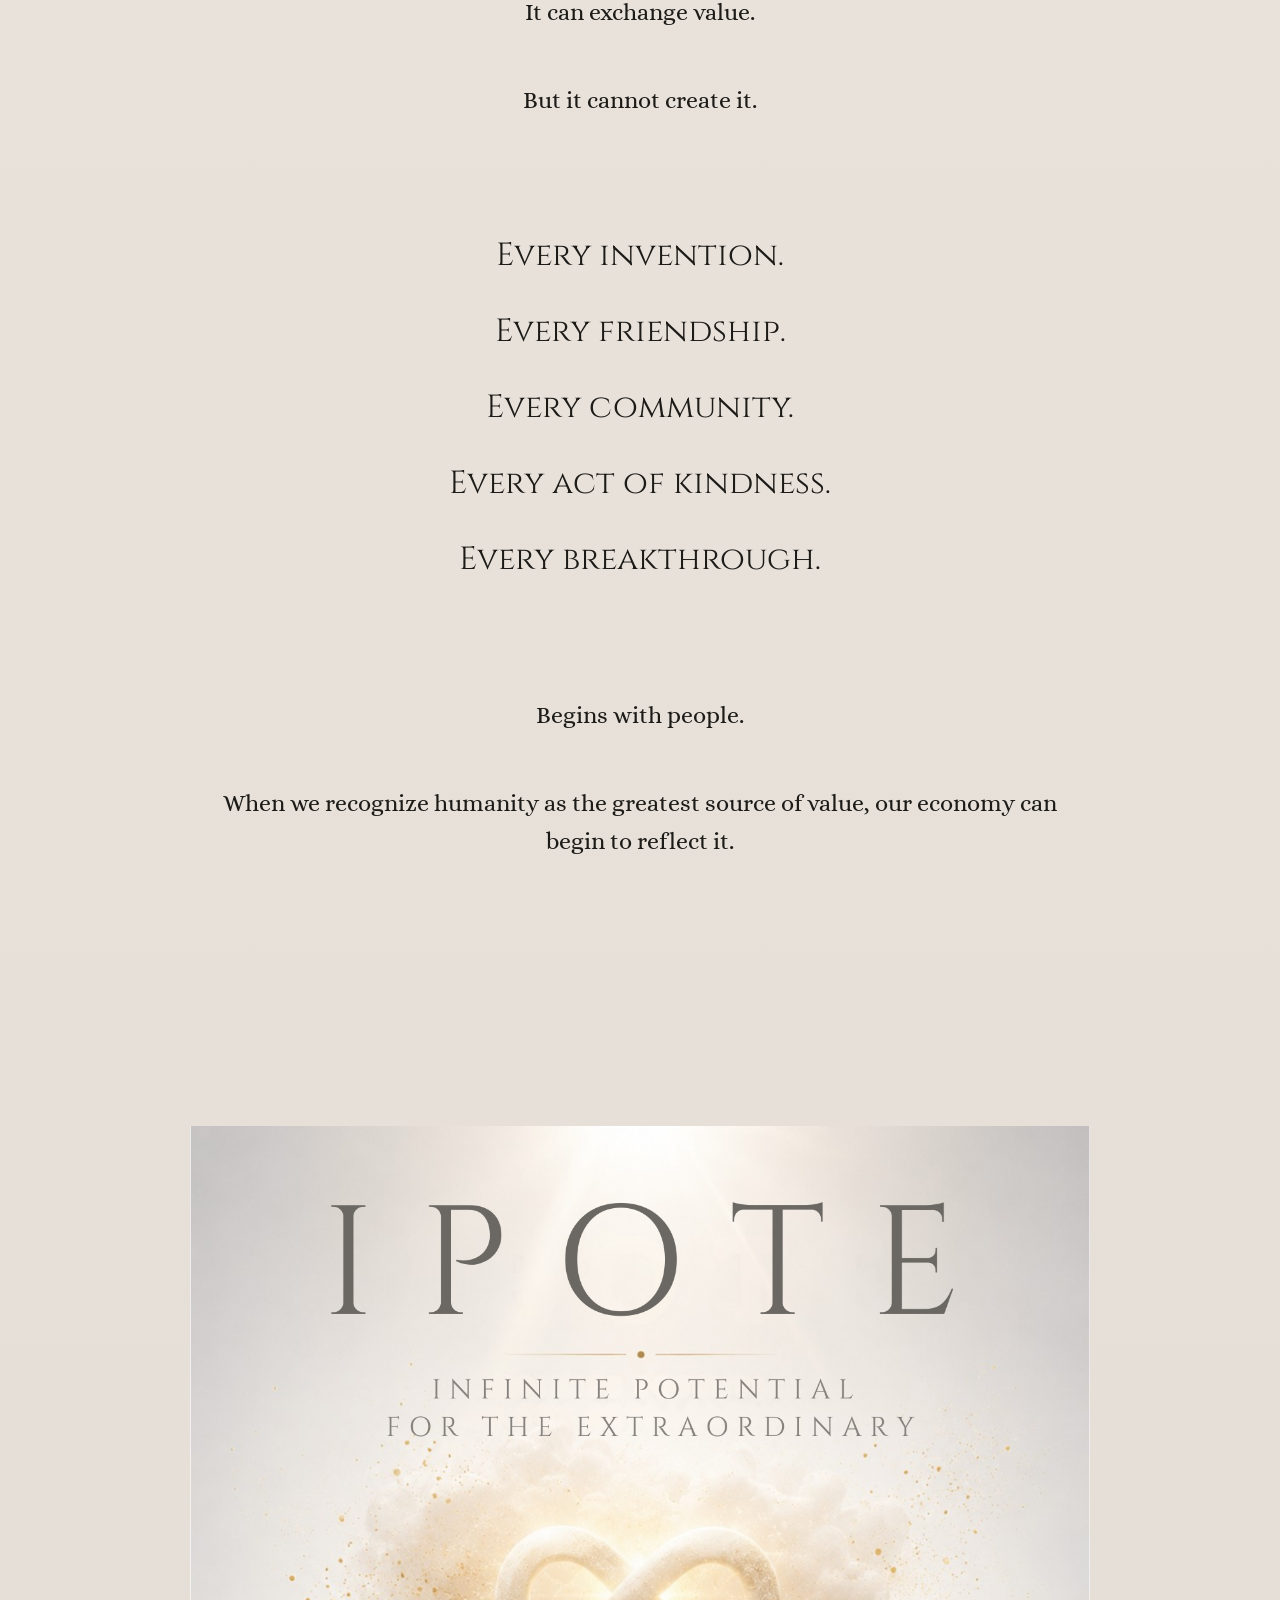
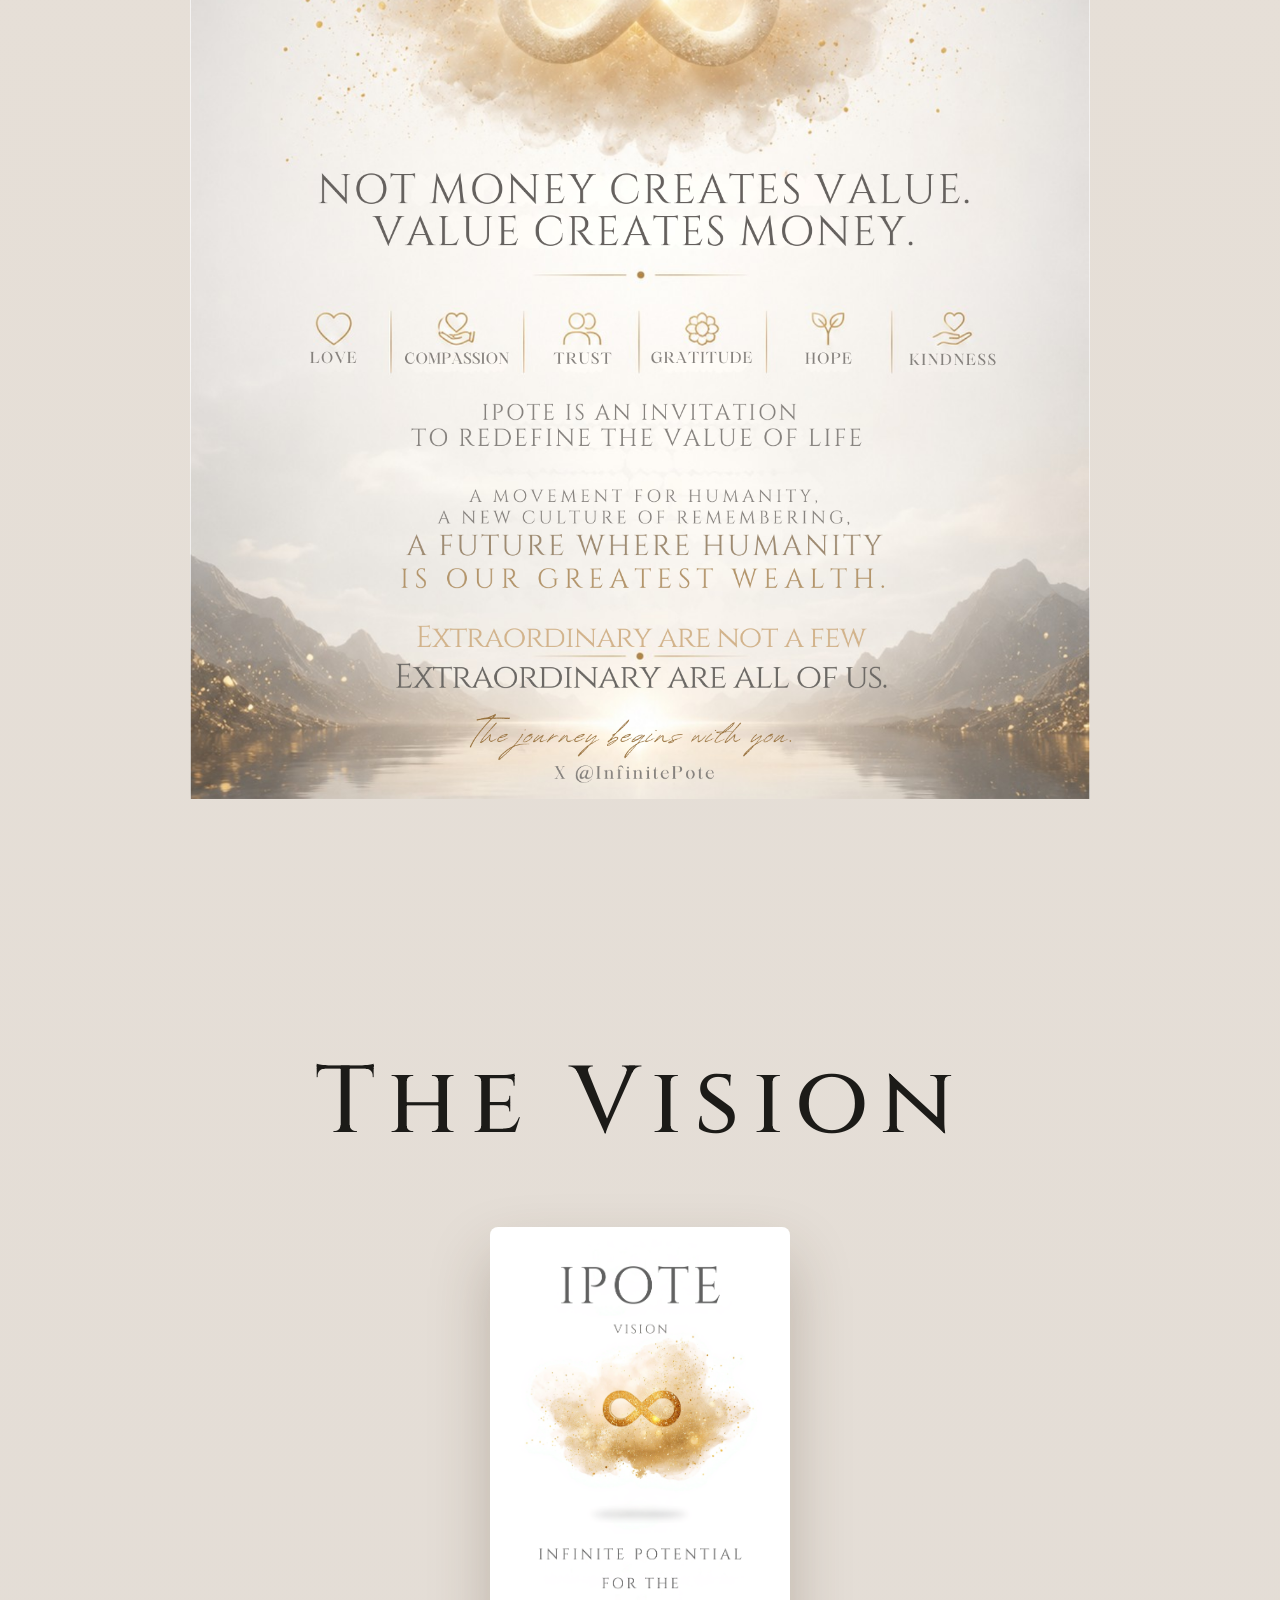
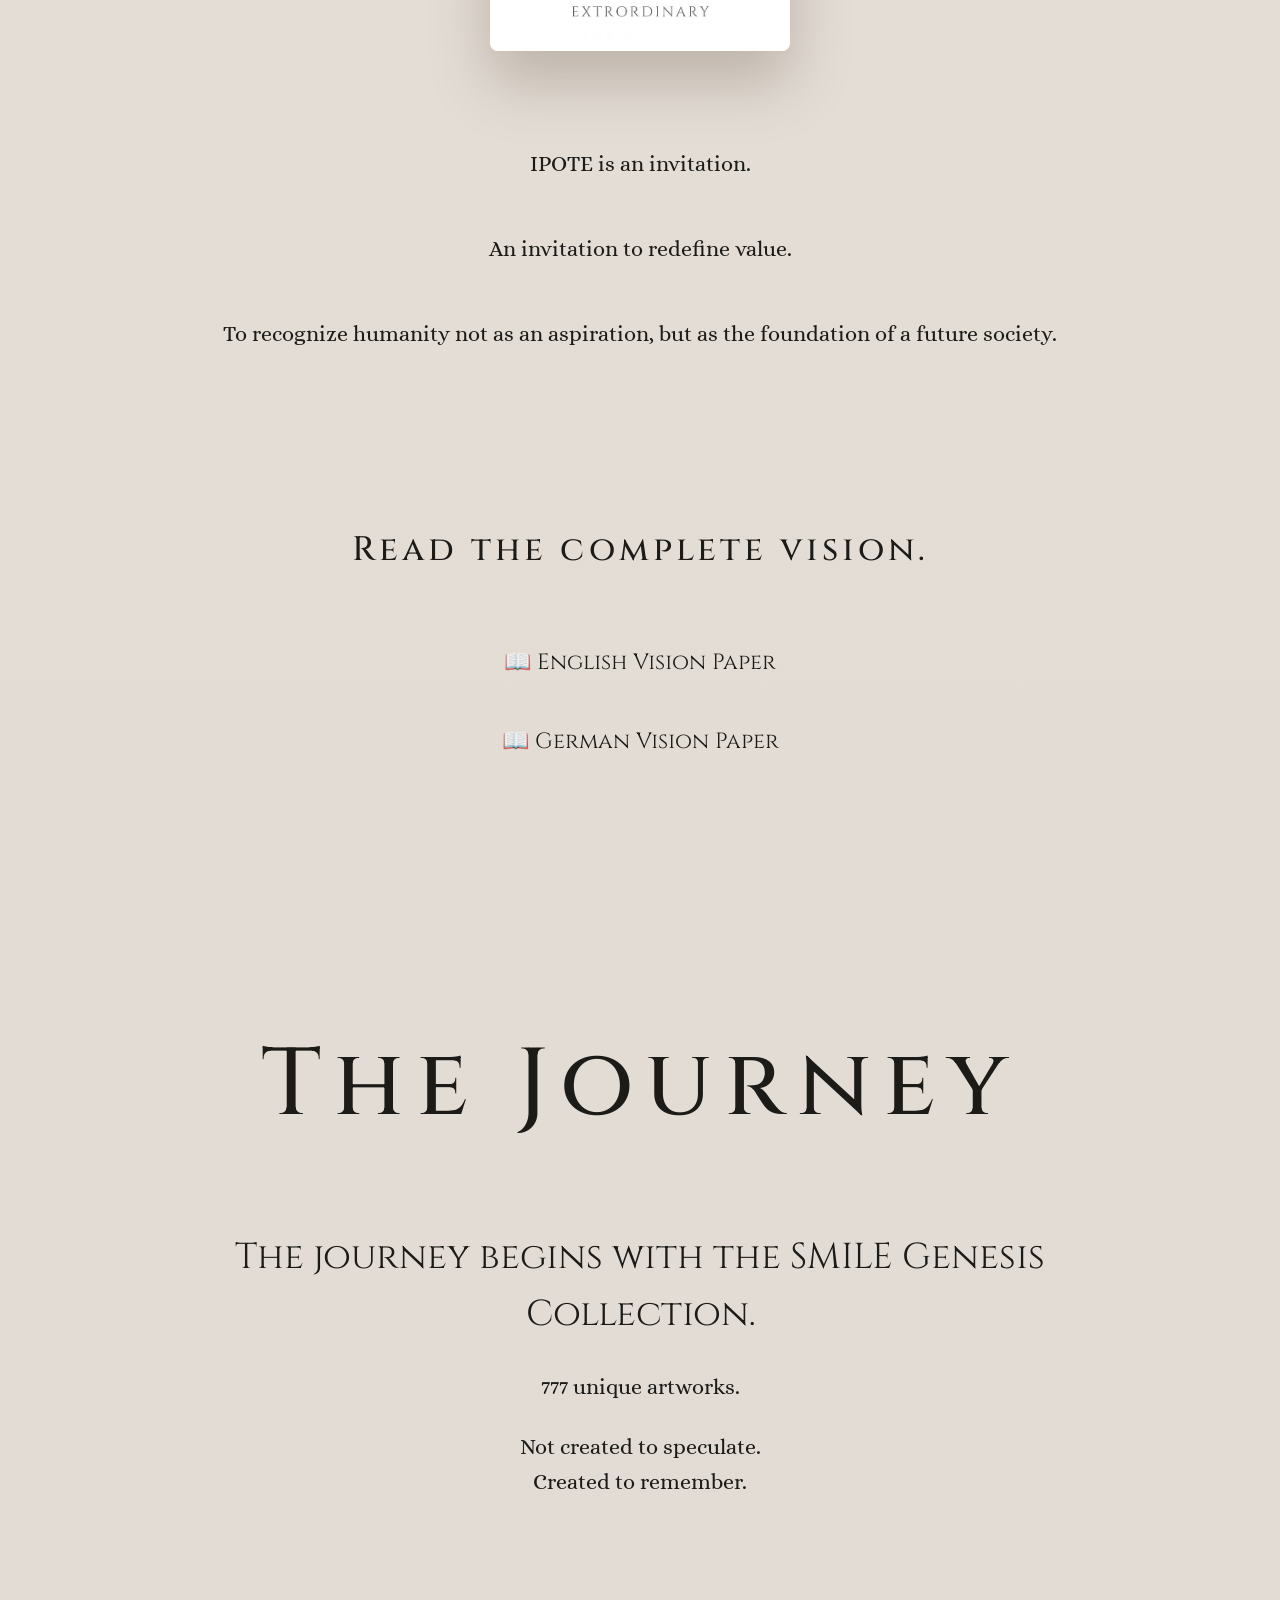
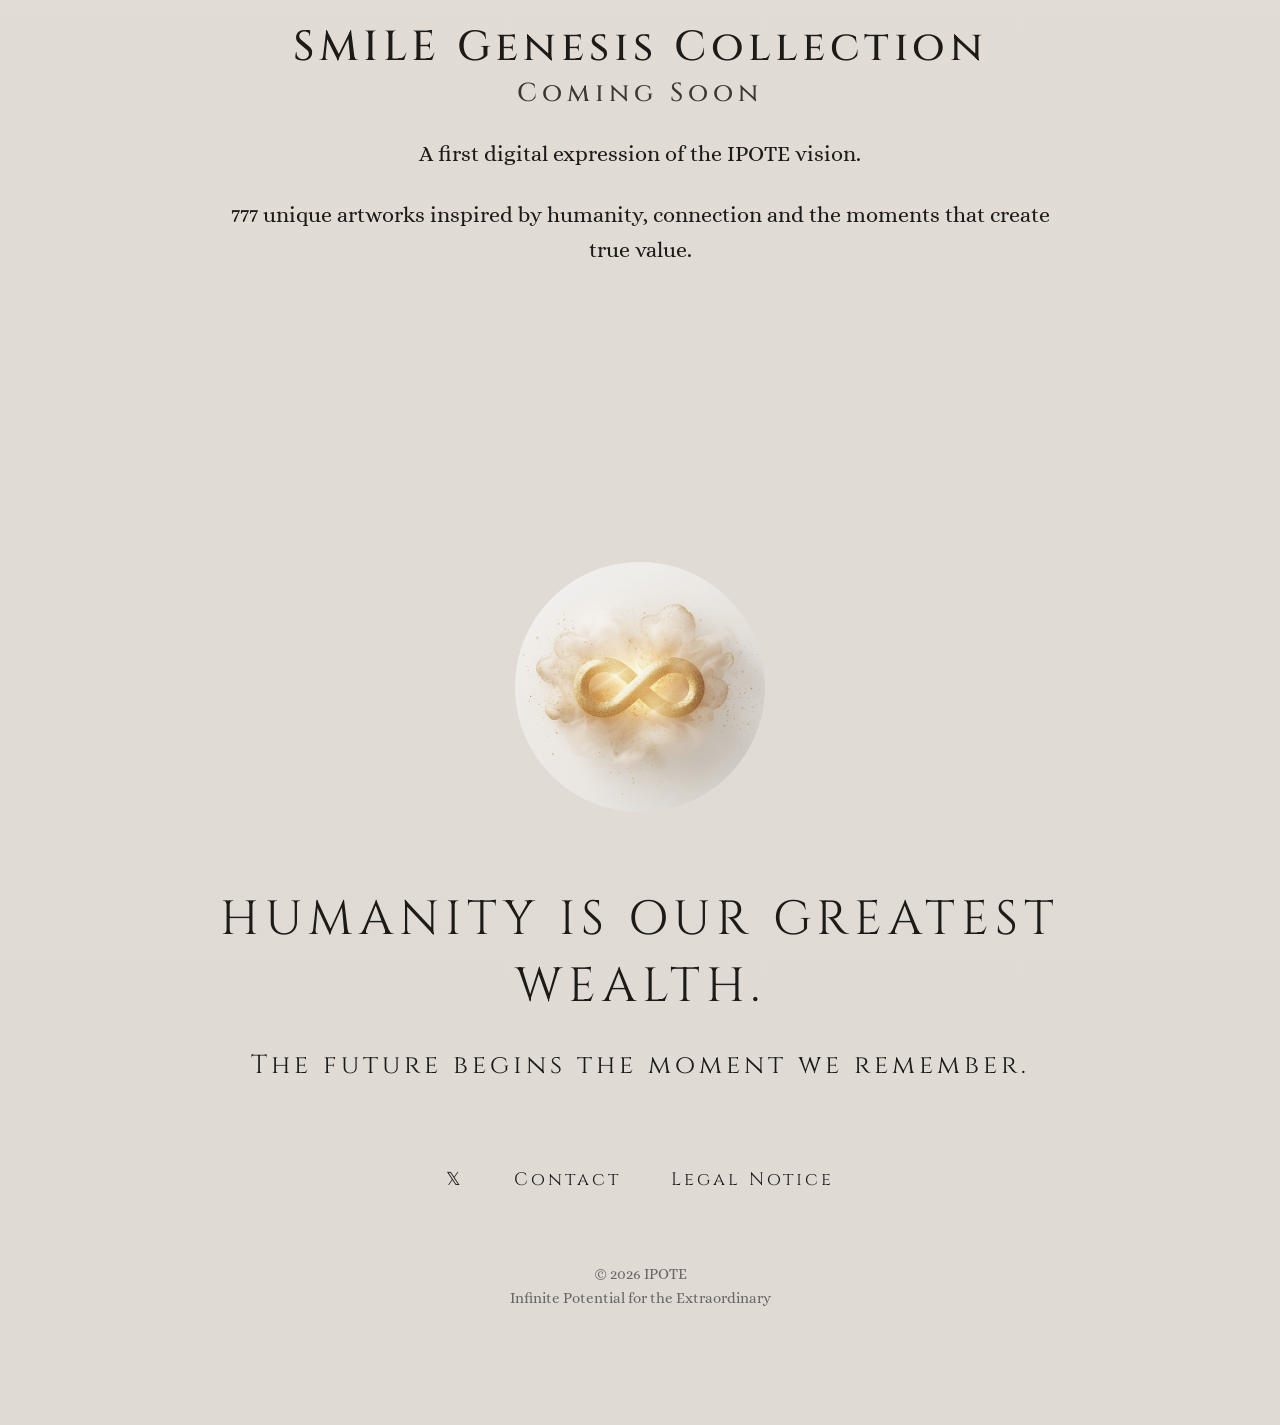
==== commit f1023651: "Update footer link to new account" ====
--- a/index.html
+++ b/index.html
@@ -439,7 +439,7 @@
 <div class="footer-links">
 
 
-<a href="https://x.com/DEINACCOUNT" target="_blank">
+<a href="https://x.com/InfinitePote" target="_blank" rel="noopener noreferrer">
 𝕏
 </a>
 
--- a/style.css
+++ b/style.css
@@ -496,6 +496,17 @@
 ===================== */
 
 
+.footer-logo{
+
+    width:250px;
+    max-width:70vw;
+
+    margin-bottom:45px;
+
+    opacity:0.9;
+
+}
+
 footer {
 
     padding:150px 20px 90px;
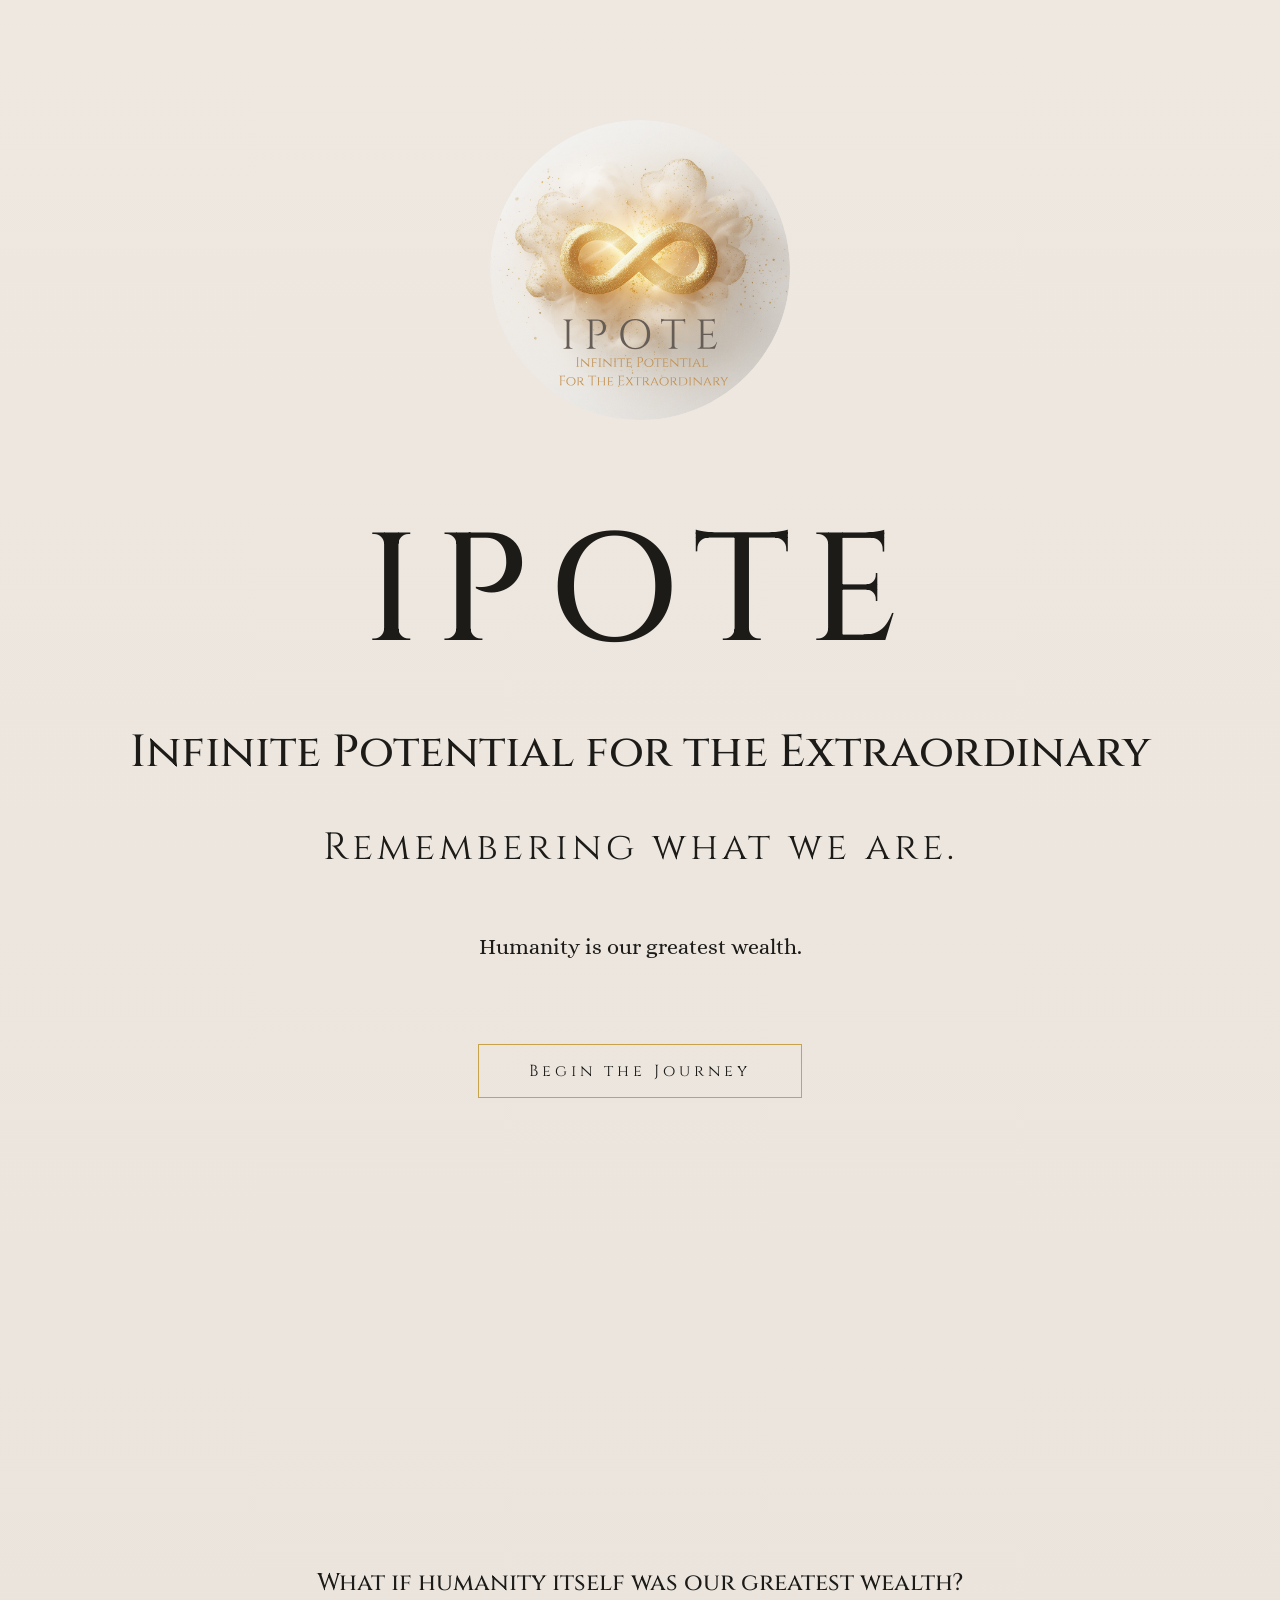
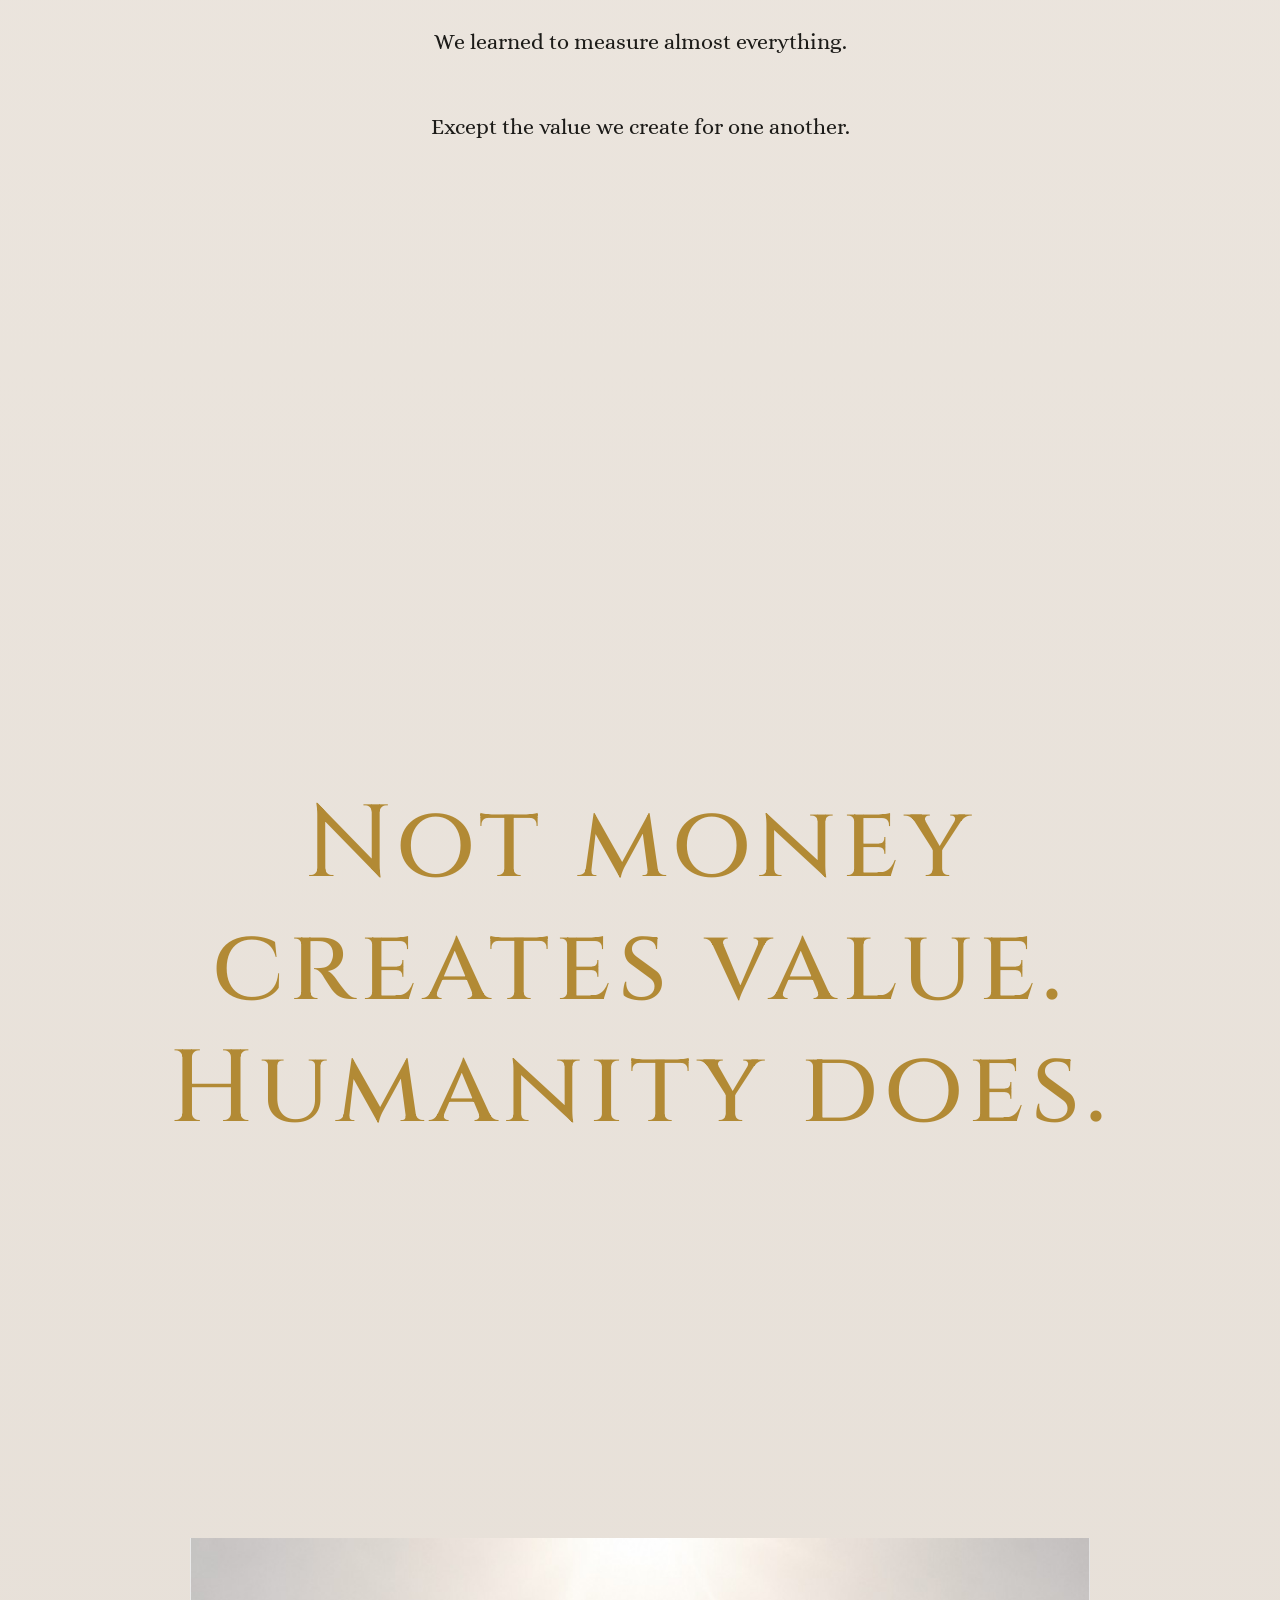
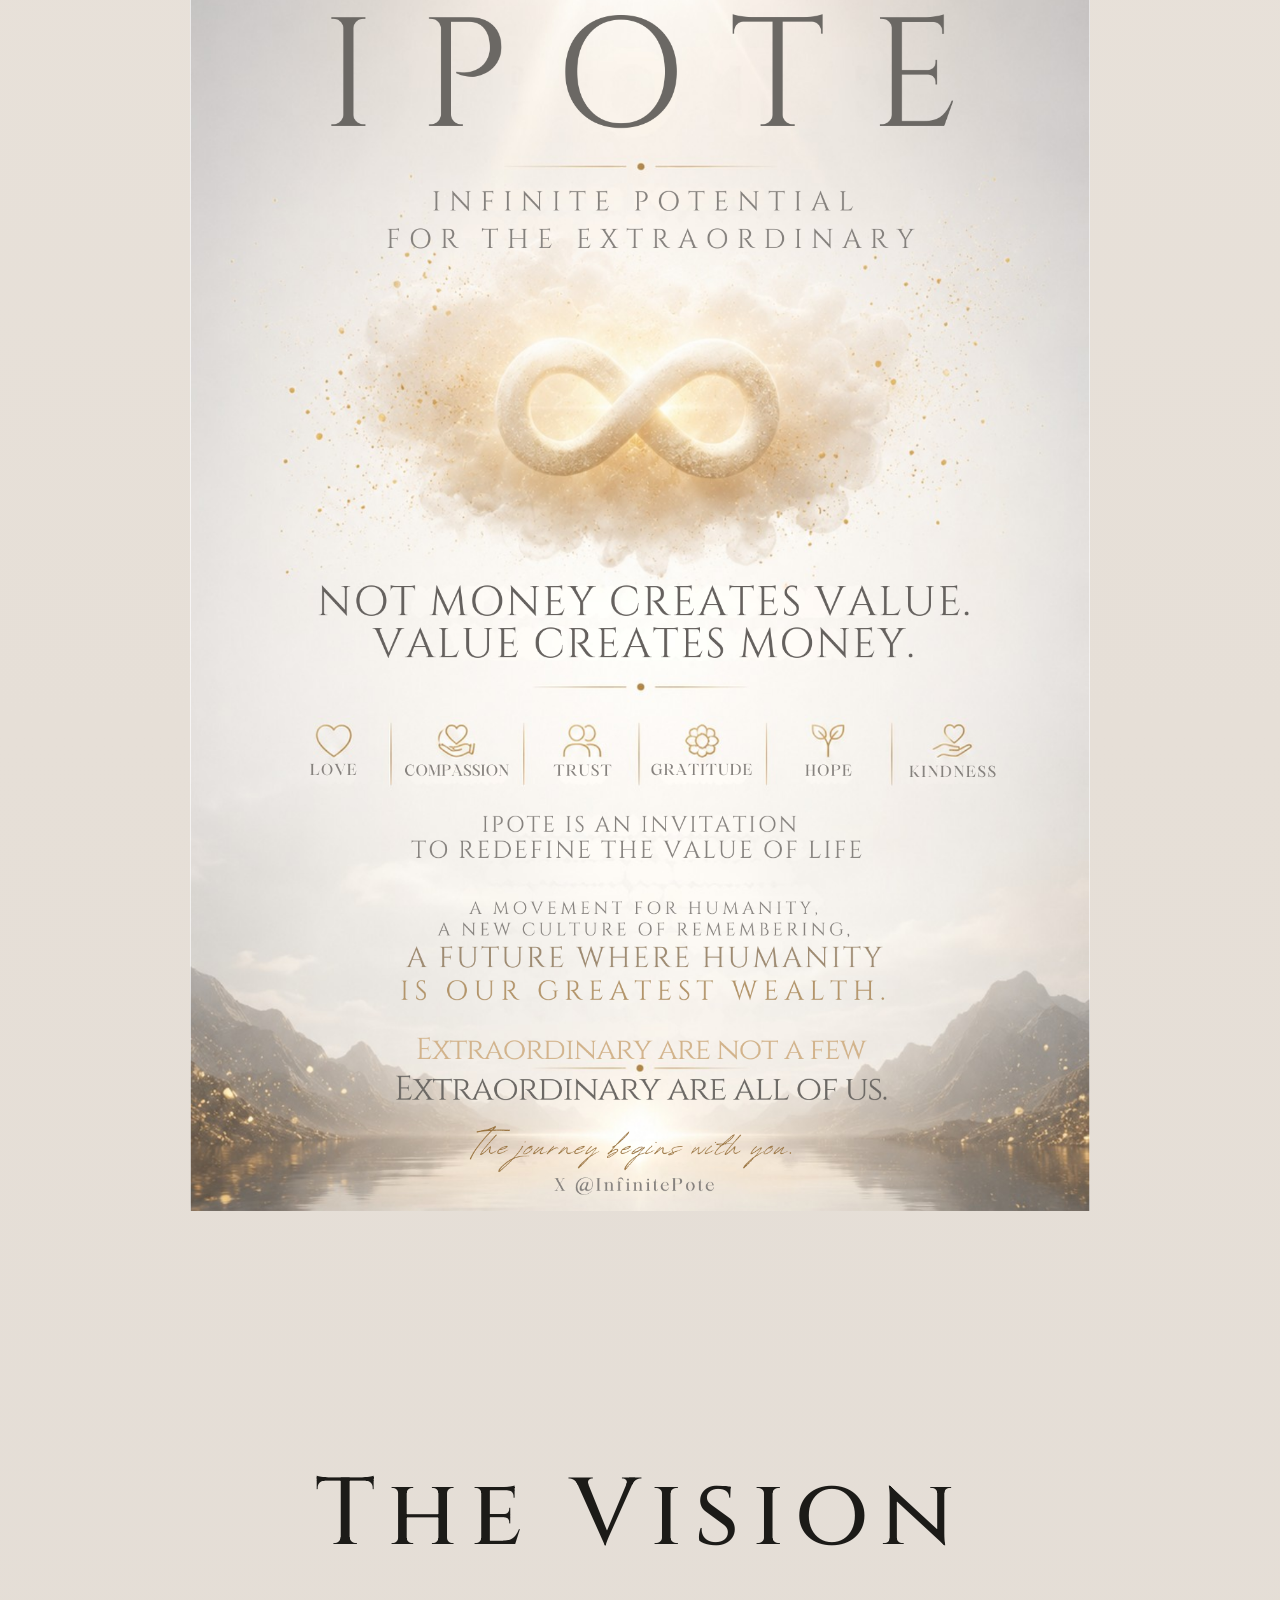
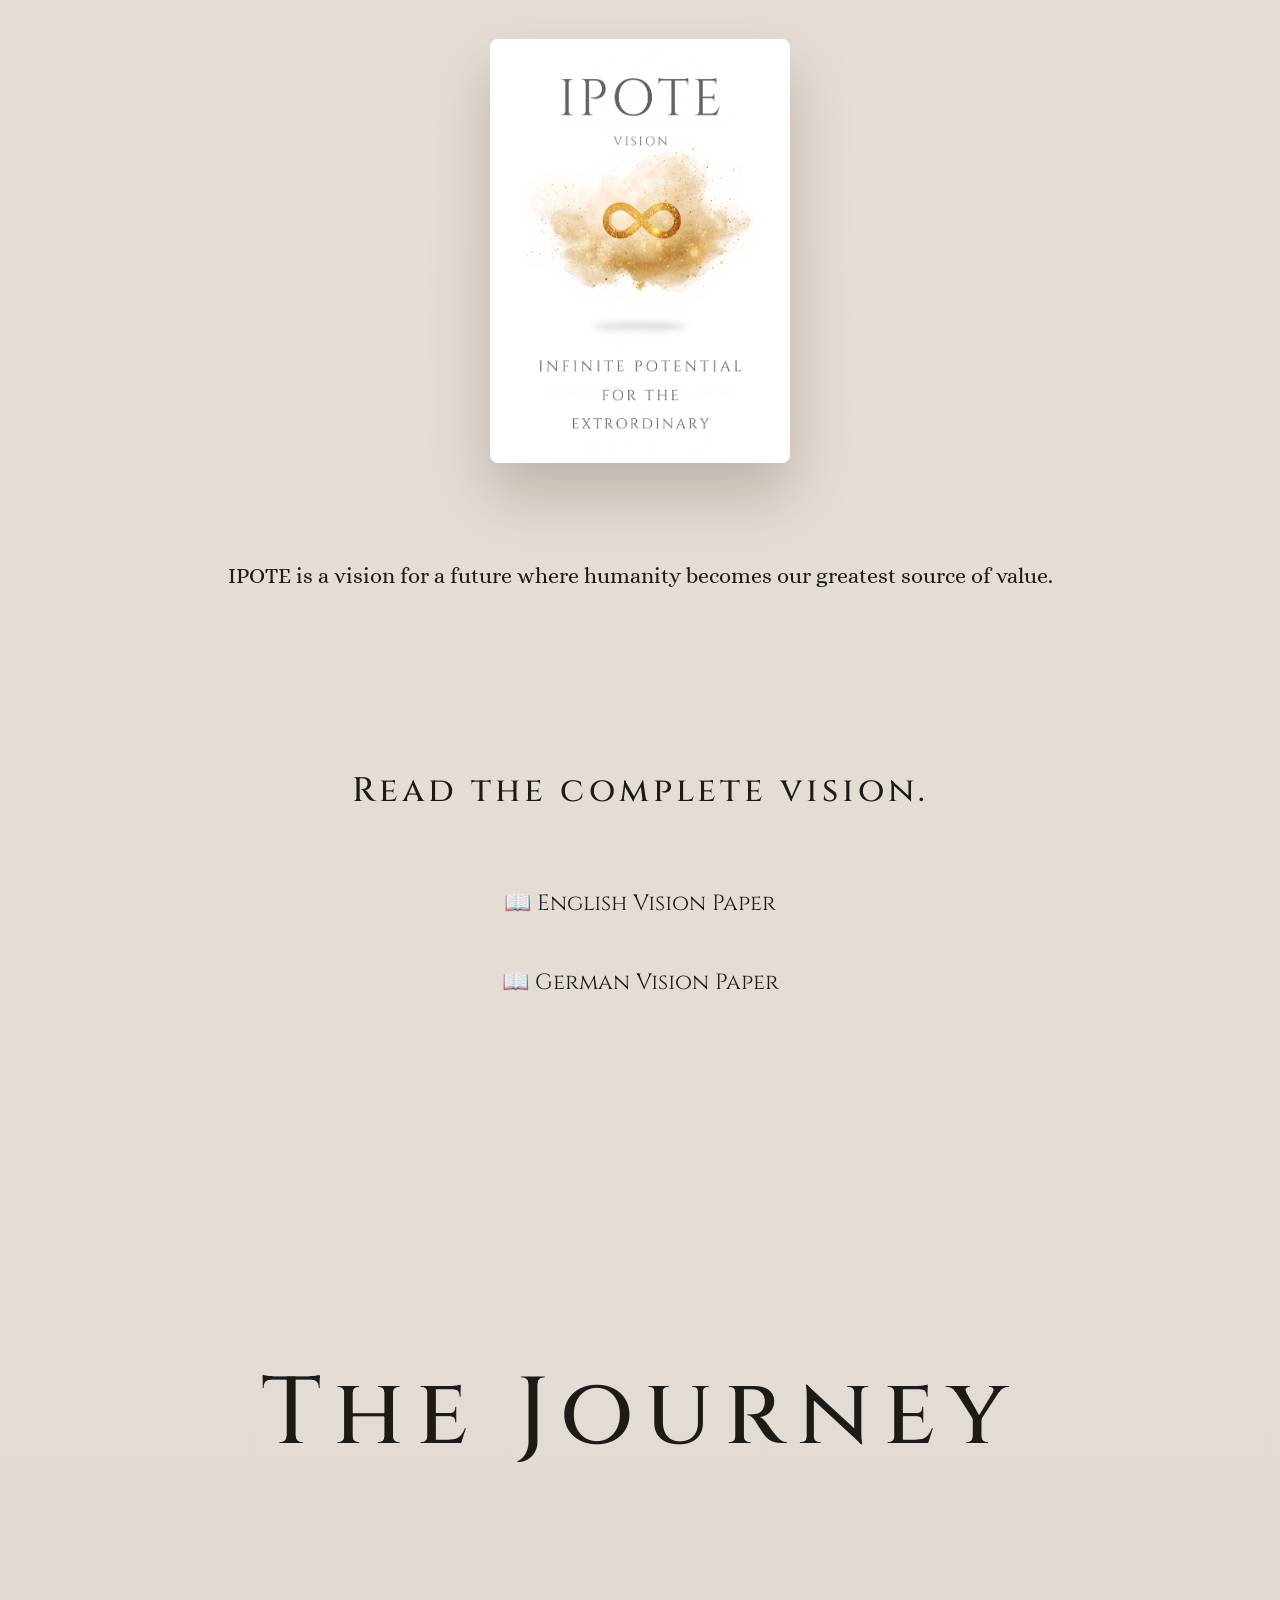
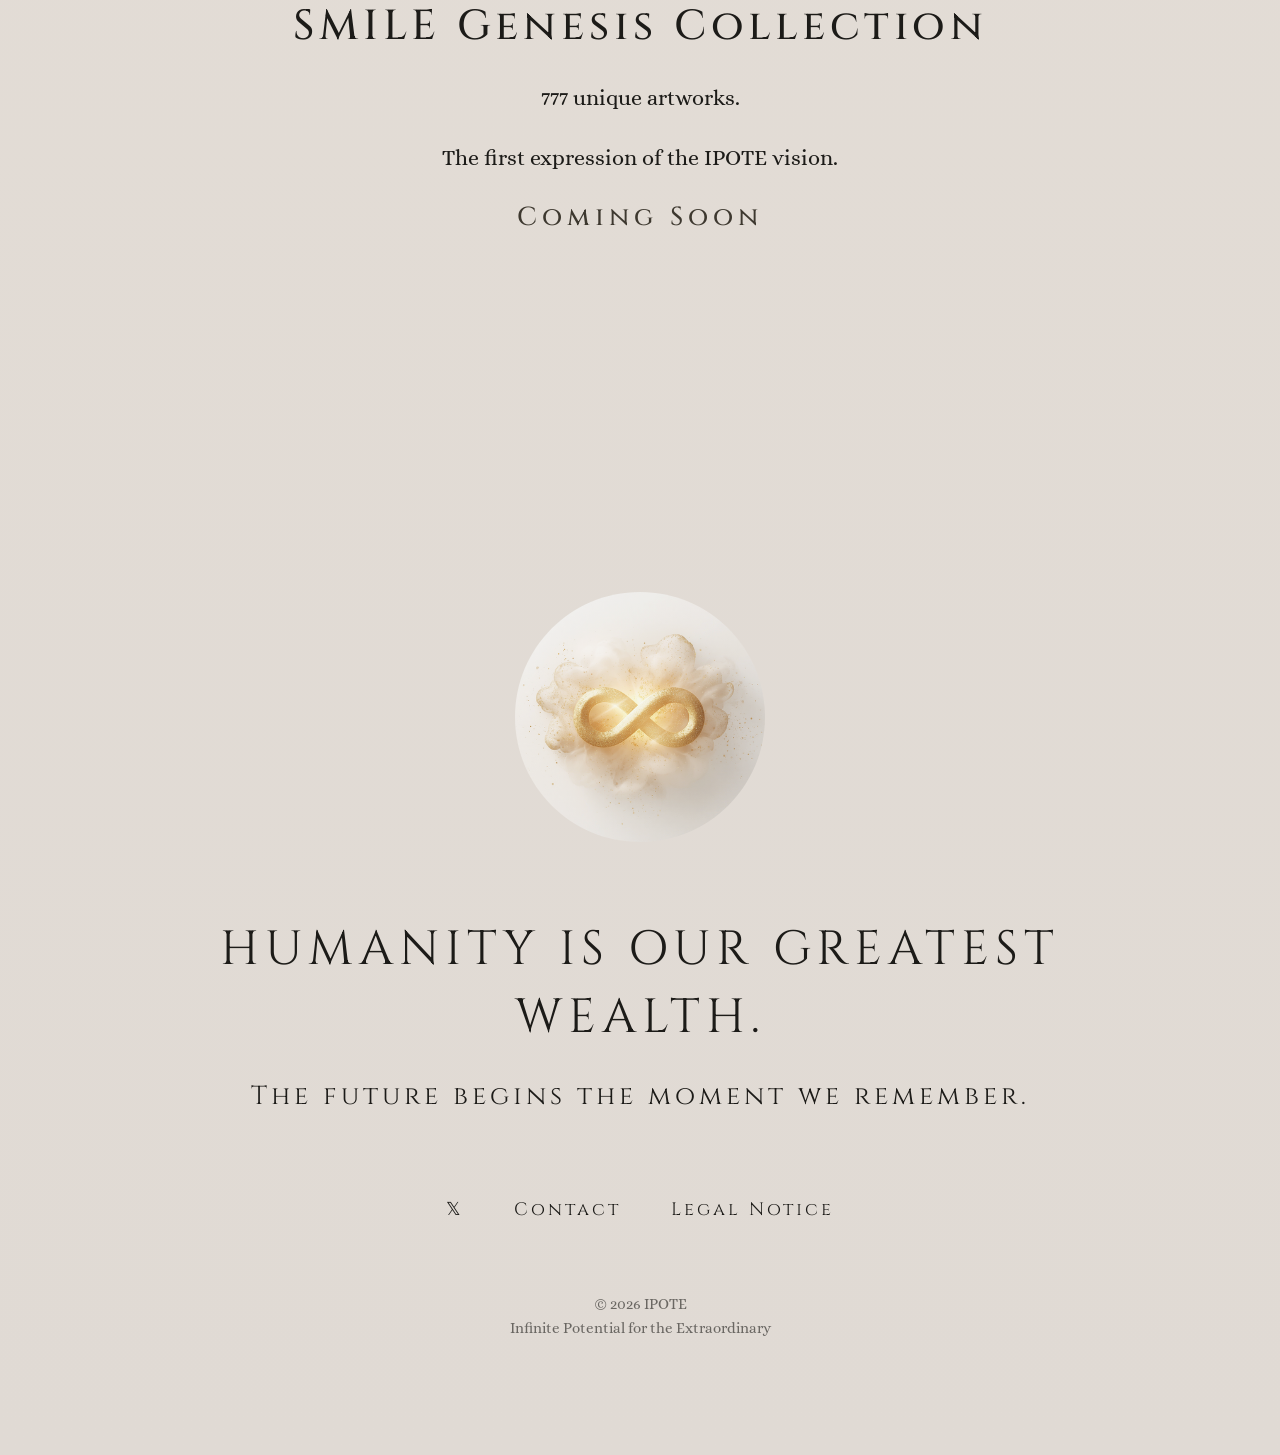
==== commit 2f95605d: "Revise content on humanity's value and SMILE Collection Removed several paragraphs discussing the va" ====
--- a/index.html
+++ b/index.html
@@ -11,7 +11,7 @@
 <link rel="stylesheet" href="style.css">
 
 <link href="https://fonts.googleapis.com/css2?family=Alice&family=Cinzel:wght@400;500;600;700&display=swap" rel="stylesheet">
-     
+
 </head>
 
 
@@ -82,6 +82,7 @@
 
 
 
+
 <!-- =====================
      HUMANITY VALUE
 ===================== -->
@@ -97,55 +98,19 @@
 
 
 <p>
-For generations, we have measured value through what can be owned,
-traded and quantified.
-</p>
-
-
-
-<p>
-Yet the most meaningful things in life cannot be bought.
-</p>
-
-
-
-<div class="values">
-
-<p>A smile.</p>
-
-<p>An open ear.</p>
-
-<p>A helping hand.</p>
-
-<p>Trust.</p>
-
-<p>Love.</p>
-
-<p>Gratitude.</p>
-
-</div>
-
-
-
-<p>
-These moments shape our lives.
-</p>
-
-
-
-<p>
-Yet they remain invisible.
-</p>
-
-
-
-<p>
-IPOTE exists to remind us that humanity itself is the origin of all value.
-</p>
-
-
-
-</section>
+We learned to measure almost everything.
+</p>
+
+
+
+<p>
+Except the value we create for one another.
+</p>
+
+
+
+</section>
+
 
 
 
@@ -173,59 +138,8 @@
 
 
 
-<p>
-Money is only a reflection.
-</p>
-
-
-
-<p>
-It can exchange value.
-</p>
-
-
-
-<p>
-But it cannot create it.
-</p>
-
-
-
-
-
-<div class="list">
-
-
-<p>Every invention.</p>
-
-<p>Every friendship.</p>
-
-<p>Every community.</p>
-
-<p>Every act of kindness.</p>
-
-<p>Every breakthrough.</p>
-
-
-</div>
-
-
-
-
-<p>
-Begins with people.
-</p>
-
-
-
-<p>
-When we recognize humanity as the greatest source of value,
-our economy can begin to reflect it.
-</p>
-
-
-
-</section>
+</section>
+
 
 
 
@@ -246,6 +160,7 @@
 
 
 </section>
+
 
 
 
@@ -273,20 +188,7 @@
 
 
 <p>
-IPOTE is an invitation.
-</p>
-
-
-
-<p>
-An invitation to redefine value.
-</p>
-
-
-
-<p>
-To recognize humanity not as an aspiration,
-but as the foundation of a future society.
+IPOTE is a vision for a future where humanity becomes our greatest source of value.
 </p>
 
 
@@ -348,52 +250,30 @@
 
 
 
-<p class="journey-main">
-The journey begins with the SMILE Genesis Collection.
-</p>
-
-
-
-<p>
-777 unique artworks.
-</p>
-
-
-
-<p>
-Not created to speculate.<br>
-Created to remember.
-</p>
-
-
-
-
 <h3>
 SMILE Genesis Collection
 </h3>
 
 
 
+<p>
+777 unique artworks.
+</p>
+
+
+
+<p>
+The first expression of the IPOTE vision.
+</p>
+
+
+
 <h4>
 Coming Soon
 </h4>
 
 
 
-
-<p>
-A first digital expression of the IPOTE vision.
-</p>
-
-
-
-<p>
-777 unique artworks inspired by humanity,
-connection and the moments that create true value.
-</p>
-
-
-
 </div>
 
 
@@ -432,6 +312,7 @@
 The future begins the moment we remember.
 
 </p>
+
 
 
 
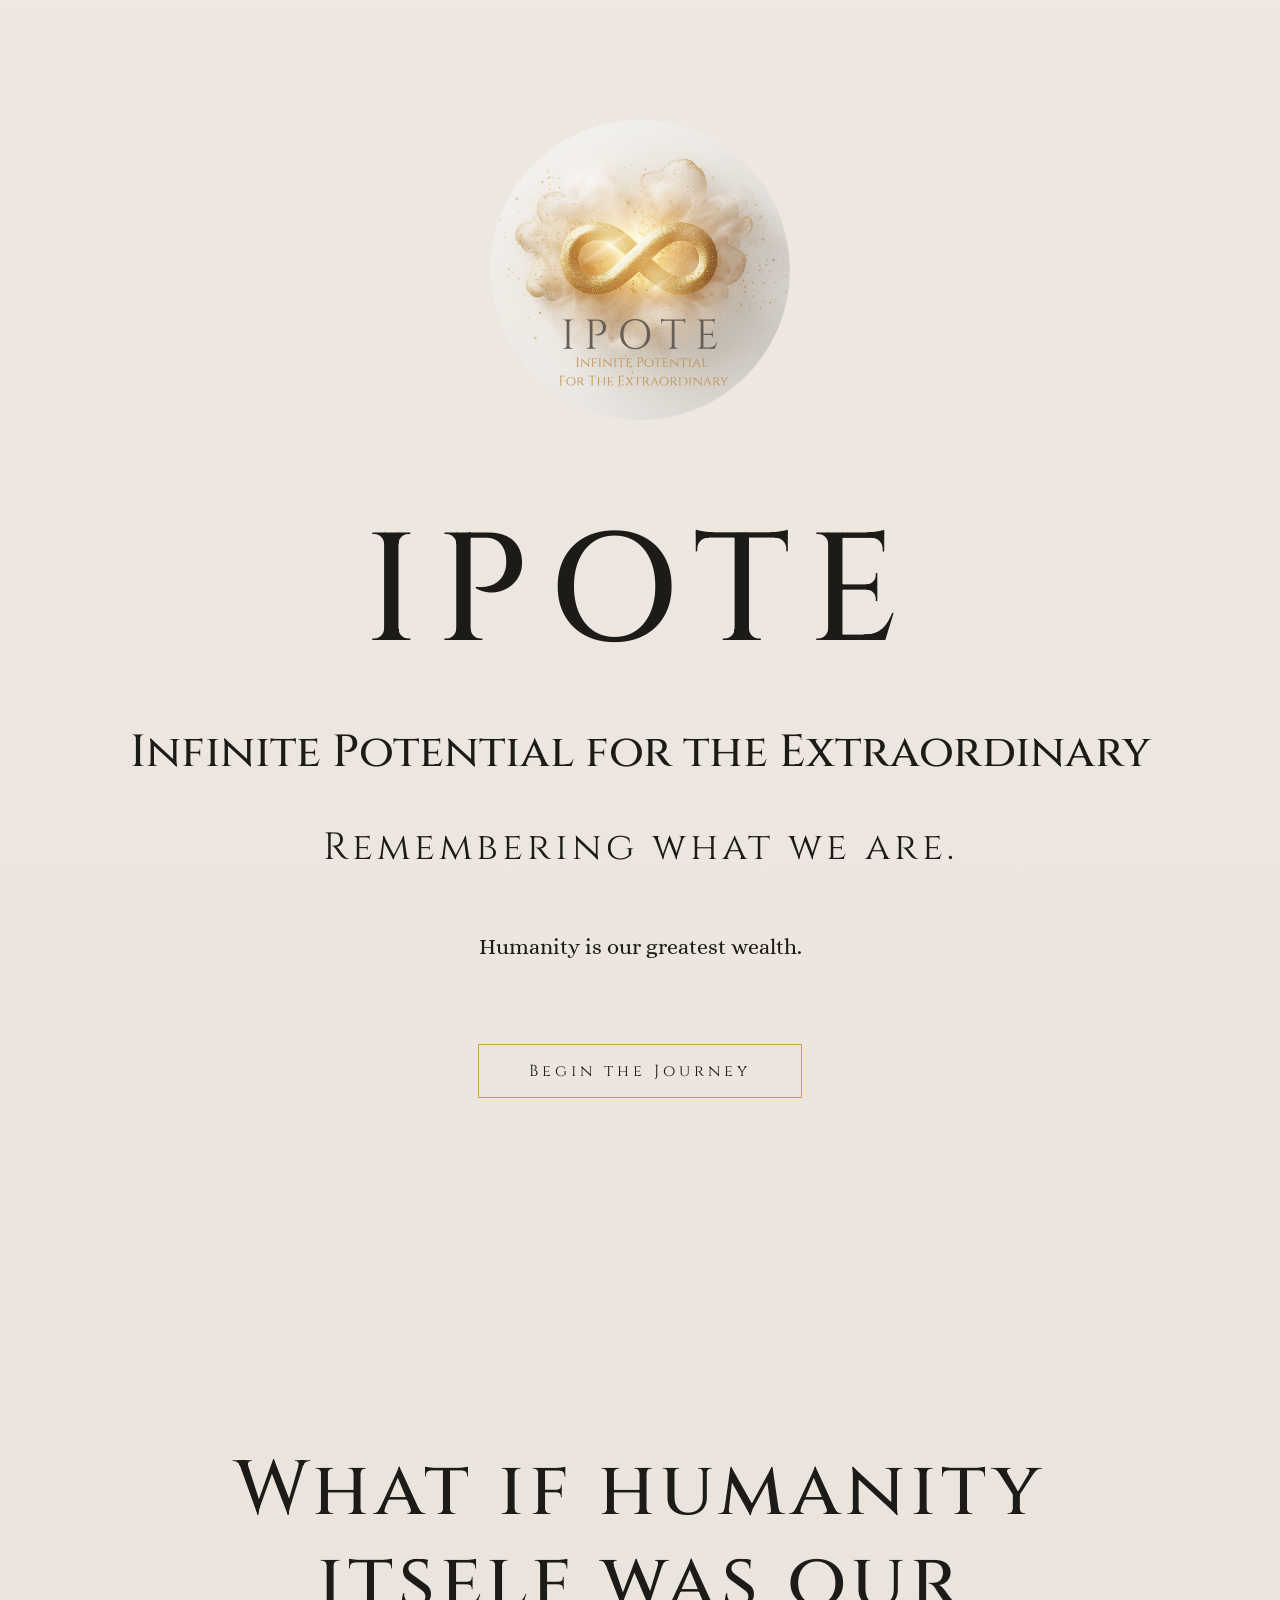
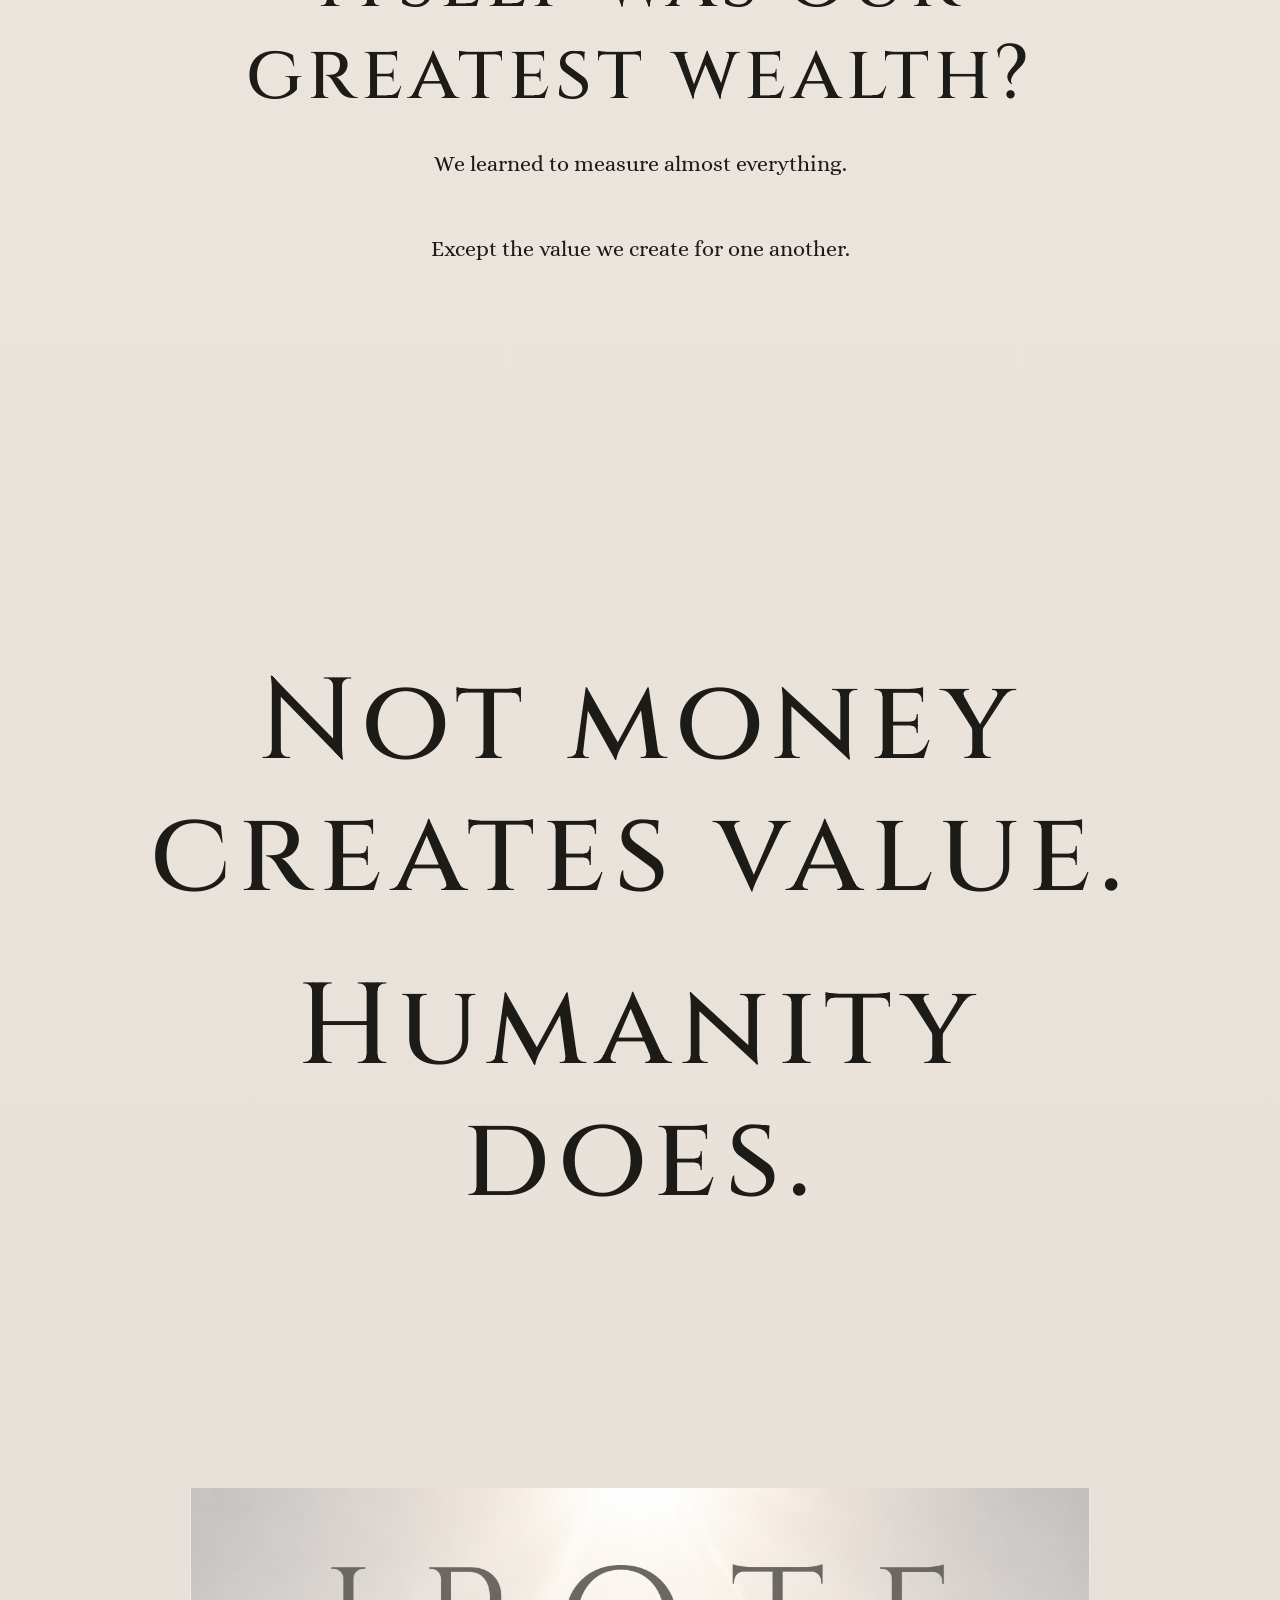
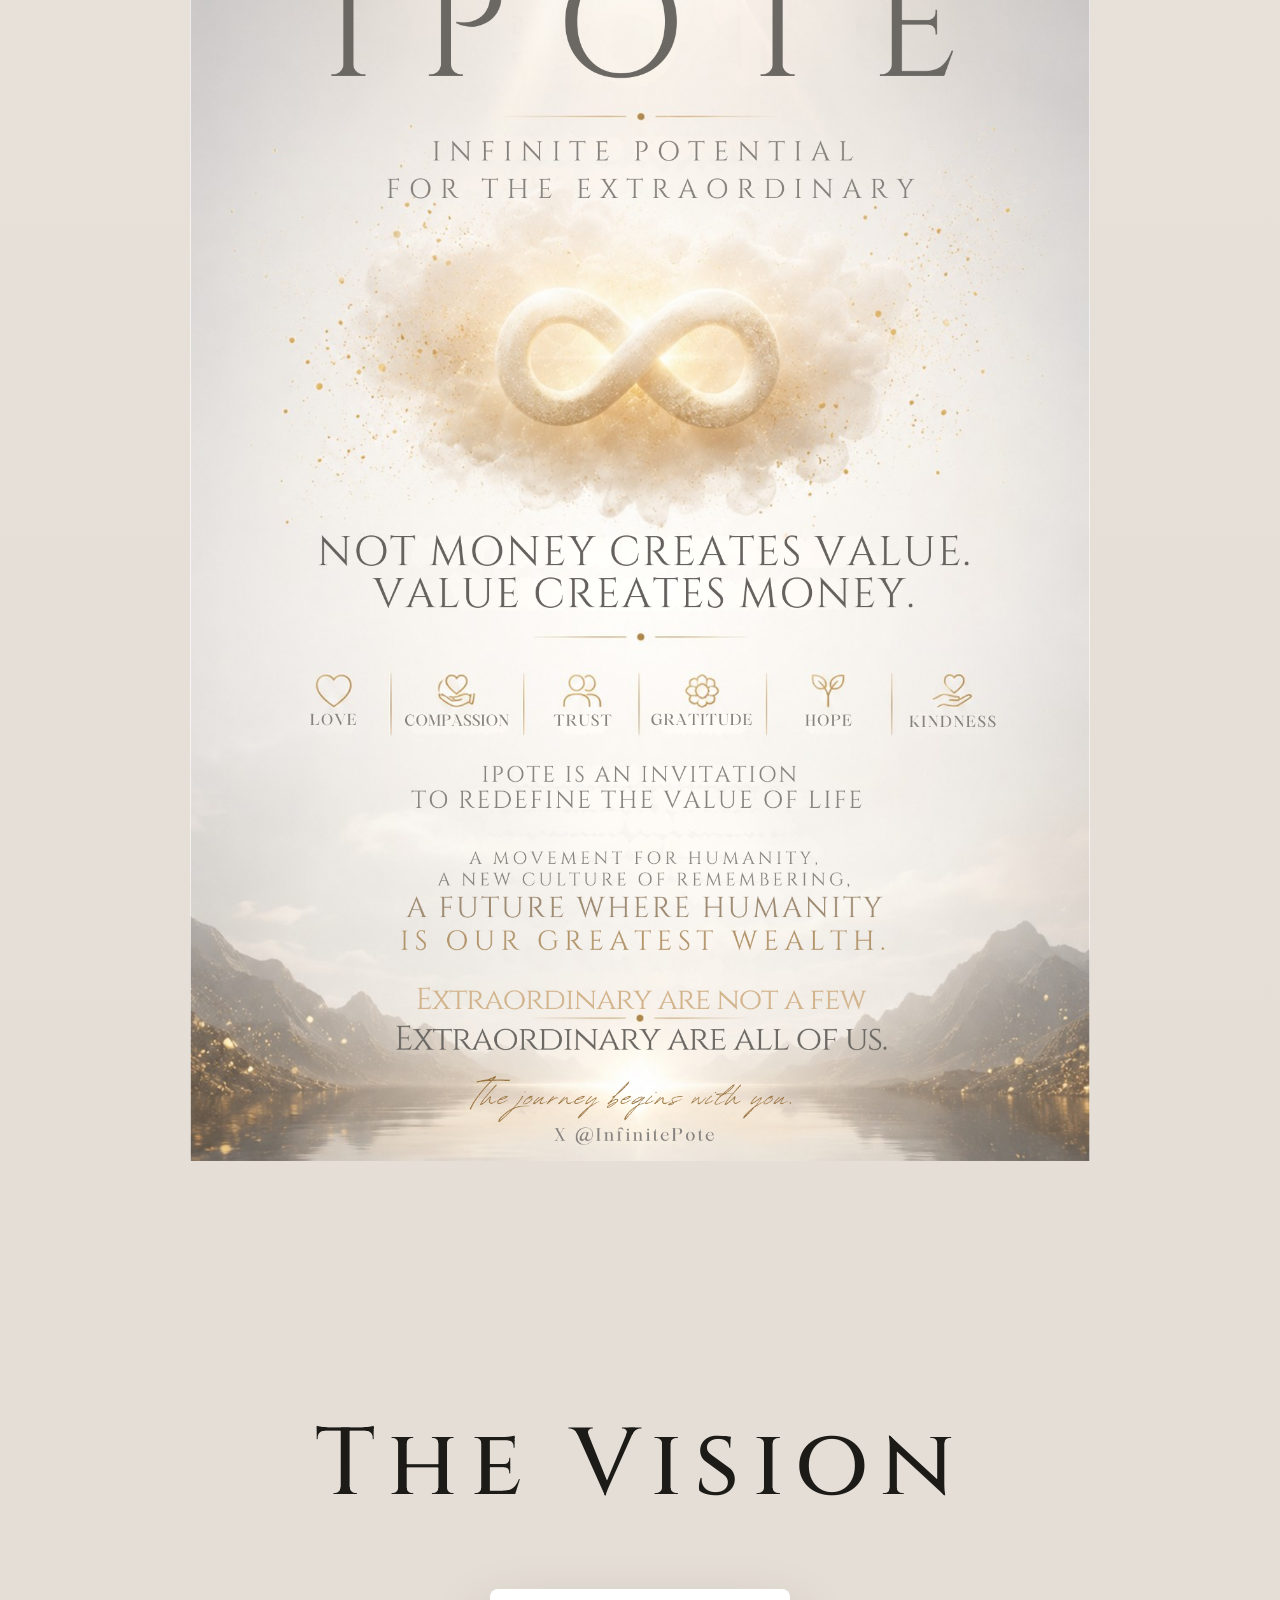
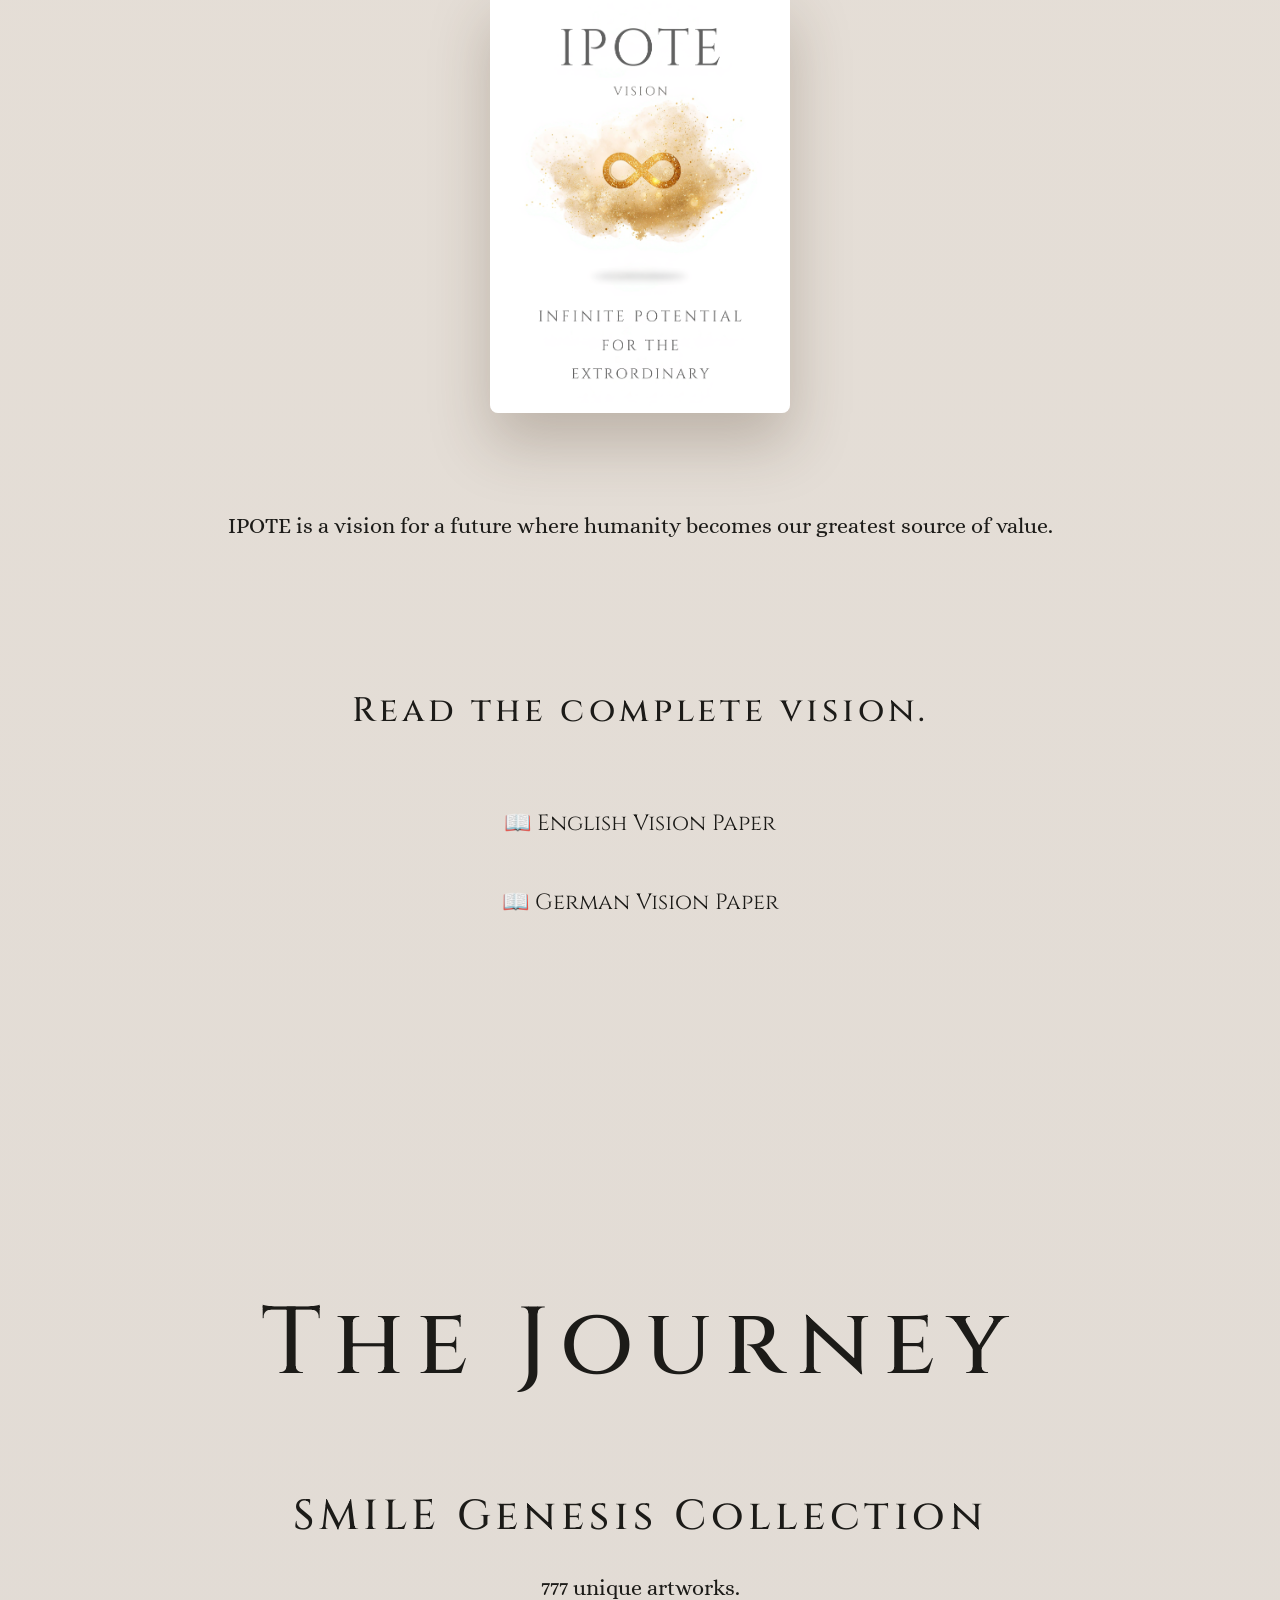
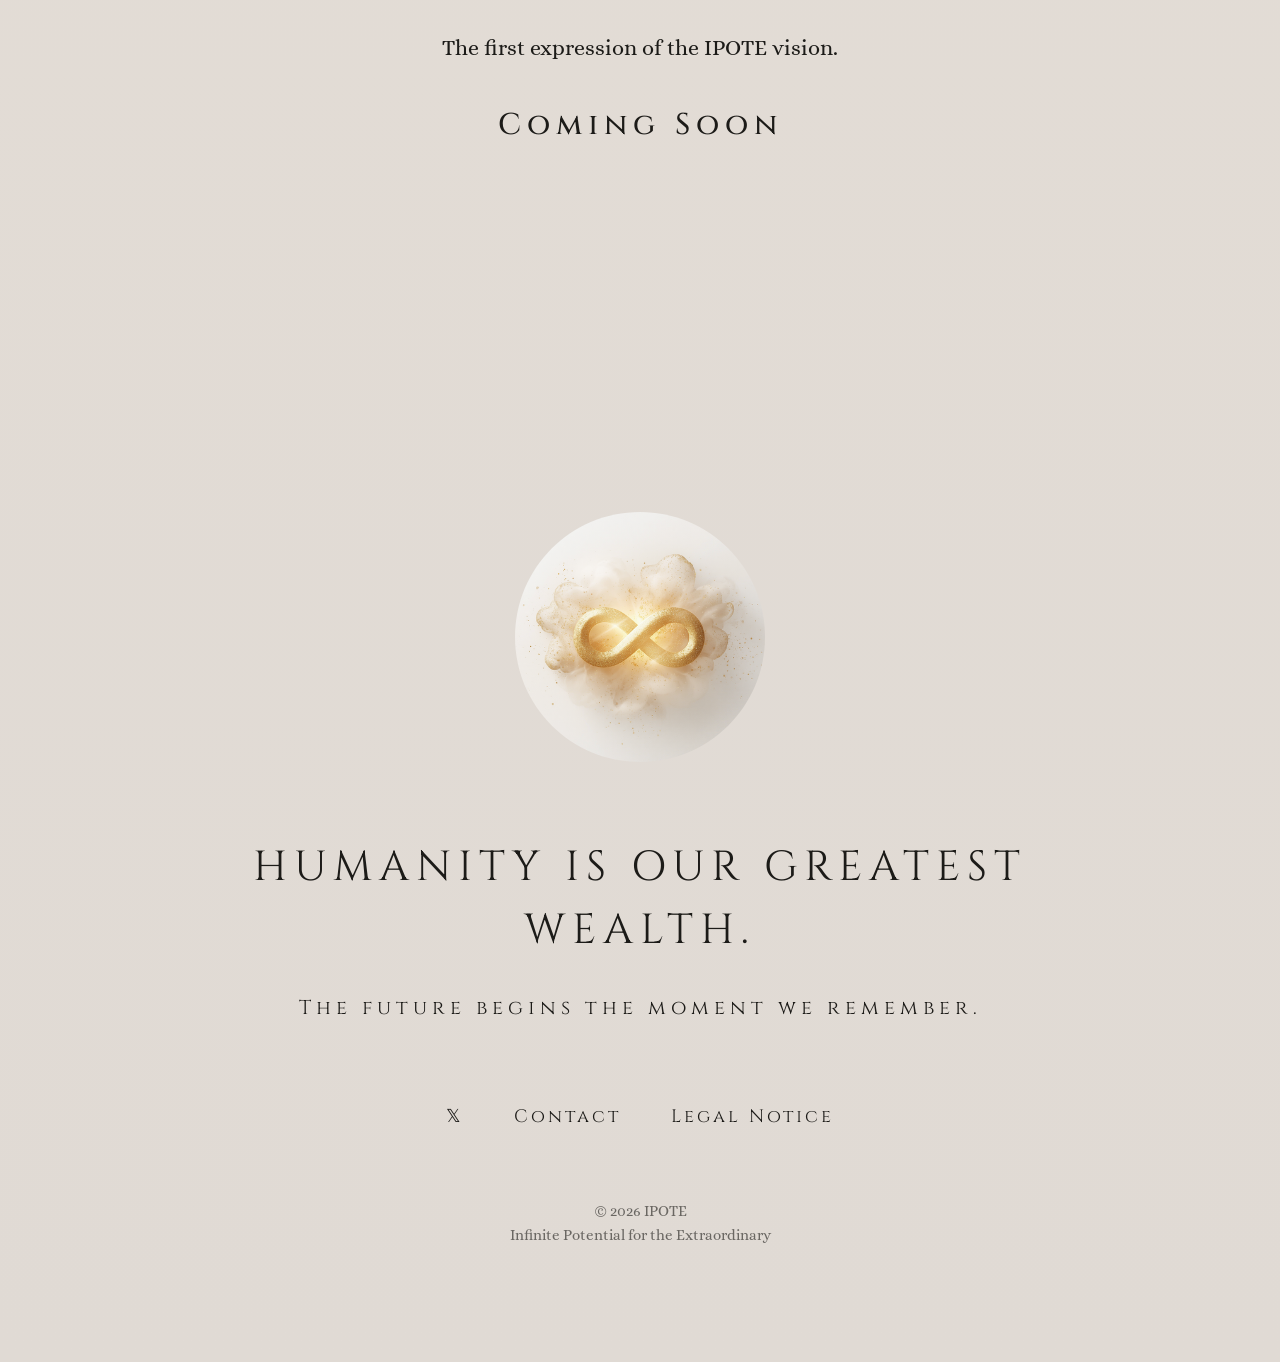
==== commit 116e4d5c: "Update index.html" ====
--- a/index.html
+++ b/index.html
@@ -88,7 +88,7 @@
 ===================== -->
 
 
-<section>
+<section id="humanity">
 
 
 <h2>
--- a/style.css
+++ b/style.css
@@ -23,6 +23,7 @@
 }
 
 
+
 /* =====================
 GENERAL
 ===================== */
@@ -70,10 +71,6 @@
     margin:25px auto;
 
 }
-
-
-
-
 
 
 
@@ -125,7 +122,6 @@
         transparent 75%
     );
 
-
     mask-image:radial-gradient(
         ellipse at center,
         black 45%,
@@ -198,8 +194,6 @@
 
 
 
-
-
 /* =====================
 BUTTON
 ===================== */
@@ -225,29 +219,20 @@
 
 
 
-
-
-/* =====================
-VALUES
-===================== */
-
-
-.values {
-
-    margin:50px 0;
-
-}
-
-
-.values p {
-
-    font-family:"Cinzel",serif;
-
-    font-size:38px;
-
-}
-
-
+/* =====================
+HUMANITY
+===================== */
+
+
+#humanity h2 {
+
+    font-size:clamp(45px,6vw,90px);
+
+    letter-spacing:5px;
+
+    line-height:1.2;
+
+}
 
 
 
@@ -256,44 +241,27 @@
 ===================== */
 
 
+.statement {
+
+    min-height:80vh;
+
+}
+
+
+
 .statement h1 {
 
-    font-size:clamp(55px,8vw,120px);
-
-    color:#b28a35;
-
-    letter-spacing:6px;
-
-    line-height:1.2;
-
-}
-
-
-
-.statement p {
-
-    font-size:24px;
-
-}
-
-
-
-.list {
-
-    margin:60px 0;
-
-}
-
-
-.list p {
-
-    font-family:"Cinzel",serif;
-
-    font-size:32px;
-
-}
-
-
+    font-size:clamp(65px,9vw,140px);
+
+    color:#1c1b18;
+
+    letter-spacing:8px;
+
+    line-height:1.15;
+
+    margin:20px 0;
+
+}
 
 
 
@@ -309,8 +277,6 @@
     max-width:900px;
 
 }
-
-
 
 
 
@@ -348,7 +314,7 @@
 
 #vision h3 {
 
-    margin-top:150px;
+    margin-top:120px;
 
     margin-bottom:50px;
 
@@ -375,8 +341,6 @@
     color:#1c1b18;
 
 }
-
-
 
 
 
@@ -420,7 +384,6 @@
         transparent 90%
     );
 
-
     mask-image:radial-gradient(
         ellipse at center,
         black 25%,
@@ -453,128 +416,109 @@
 
 
 
-.journey-main {
+#journey h3 {
+
+    margin-top:40px;
+
+    font-size:42px;
+
+    letter-spacing:5px;
+
+}
+
+
+
+#journey h4 {
+
+    color:#1c1b18;
 
     font-family:"Cinzel",serif;
 
-    font-size:36px;
-
-}
-
-
-
-#journey h3 {
-
-    margin-top:120px;
+    font-size:30px;
+
+    letter-spacing:6px;
+
+    margin-top:40px;
+
+}
+
+
+
+/* =====================
+FOOTER
+===================== */
+
+
+.footer-logo {
+
+    width:250px;
+
+    max-width:70vw;
+
+    margin-bottom:45px;
+
+}
+
+
+
+footer {
+
+    padding:150px 20px 90px;
+
+}
+
+
+
+.closing {
+
+    font-family:"Cinzel", serif;
 
     font-size:42px;
 
+    letter-spacing:7px;
+
+    text-transform:uppercase;
+
+    line-height:1.5;
+
+}
+
+
+
+.closing-sub {
+
+    font-family:"Cinzel", serif;
+
+    font-size:20px;
+
     letter-spacing:5px;
 
-}
-
-
-
-#journey h4 {
-
-    color:#3d382f;
+    margin-top:30px;
+
+}
+
+
+
+.footer-links {
+
+    display:flex;
+
+    justify-content:center;
+
+    gap:50px;
+
+    margin-top:80px;
+
+    flex-wrap:wrap;
+
+}
+
+
+
+.footer-links a {
 
     font-family:"Cinzel",serif;
 
-    font-size:26px;
-
-    letter-spacing:5px;
-
-}
-
-
-
-
-
-/* =====================
-FOOTER
-===================== */
-
-
-.footer-logo{
-
-    width:250px;
-    max-width:70vw;
-
-    margin-bottom:45px;
-
-    opacity:0.9;
-
-}
-
-footer {
-
-    padding:150px 20px 90px;
-
-}
-
-
-
-footer h1 {
-
-    font-family:"Cinzel",serif;
-
-    font-size:130px;
-
-    font-weight:400;
-
-}
-
-
-
-.closing {
-
-    font-family:"Cinzel", serif;
-
-    font-size:48px;
-
-    letter-spacing:6px;
-
-    text-transform:uppercase;
-
-    line-height:1.4;
-
-}
-
-
-.closing-sub {
-
-    font-family:"Cinzel", serif;
-
-    font-size:26px;
-
-    letter-spacing:4px;
-
-    margin-top:25px;
-
-}
-
-
-.footer-links {
-
-    display:flex;
-
-    justify-content:center;
-
-    gap:50px;
-
-    margin-top:80px;
-
-    flex-wrap:wrap;
-
-}
-
-
-
-.footer-links a {
-
-    font-family:"Cinzel",serif;
-
     font-size:18px;
 
     letter-spacing:3px;
@@ -607,8 +551,6 @@
 
 
 
-
-
 /* =====================
 MOBILE
 ===================== */
@@ -624,7 +566,6 @@
 }
 
 
-
 p {
 
     font-size:18px;
@@ -632,7 +573,6 @@
 }
 
 
-
 .logo {
 
     width:240px;
@@ -640,13 +580,11 @@
 }
 
 
-
 .hero h1 {
 
     letter-spacing:8px;
 
 }
-
 
 
 #vision h2,
@@ -657,7 +595,6 @@
 }
 
 
-
 .cloud-video,
 .journey-video {
 
@@ -666,20 +603,18 @@
 }
 
 
-
 .closing {
 
-    font-size:45px;
-
-}
-
+    font-size:30px;
+
+}
 
 
 .quote {
 
-    font-size:40px;
-
-}
-
-
-}
+    font-size:32px;
+
+}
+
+
+}
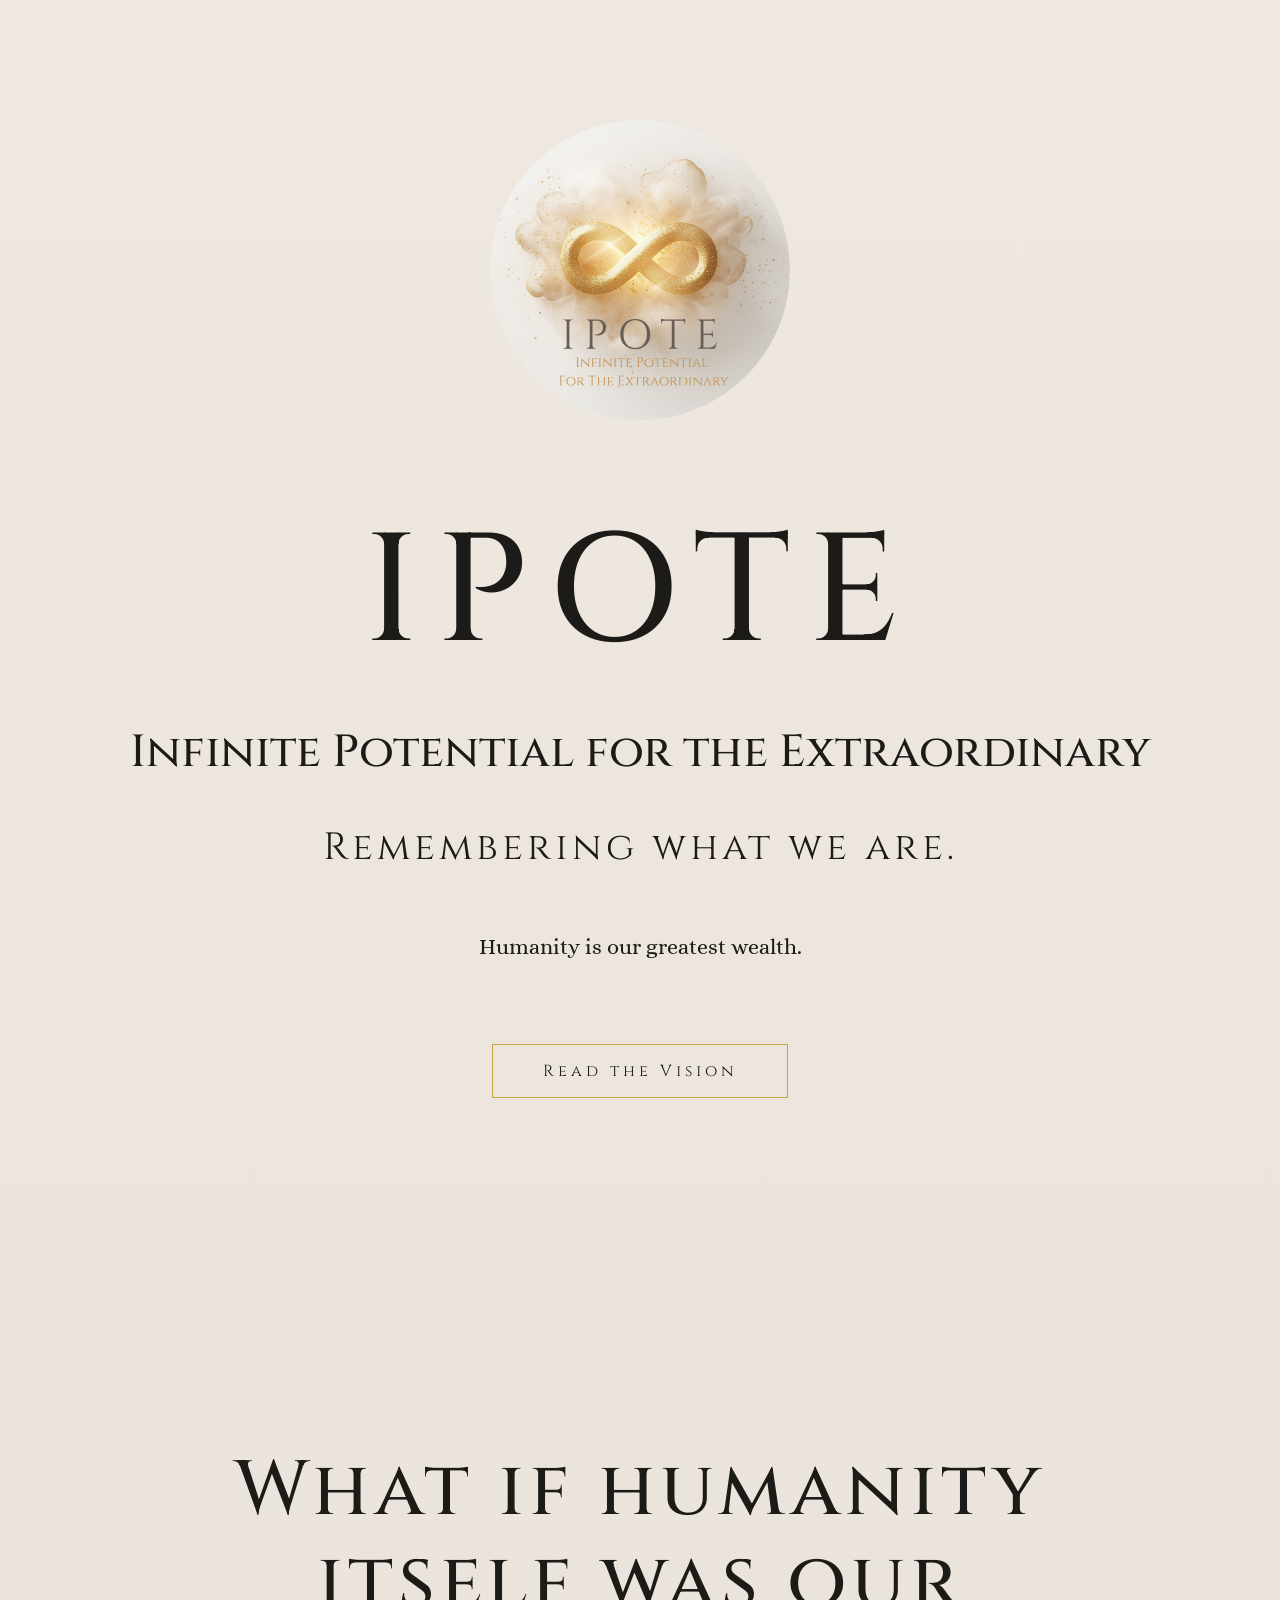
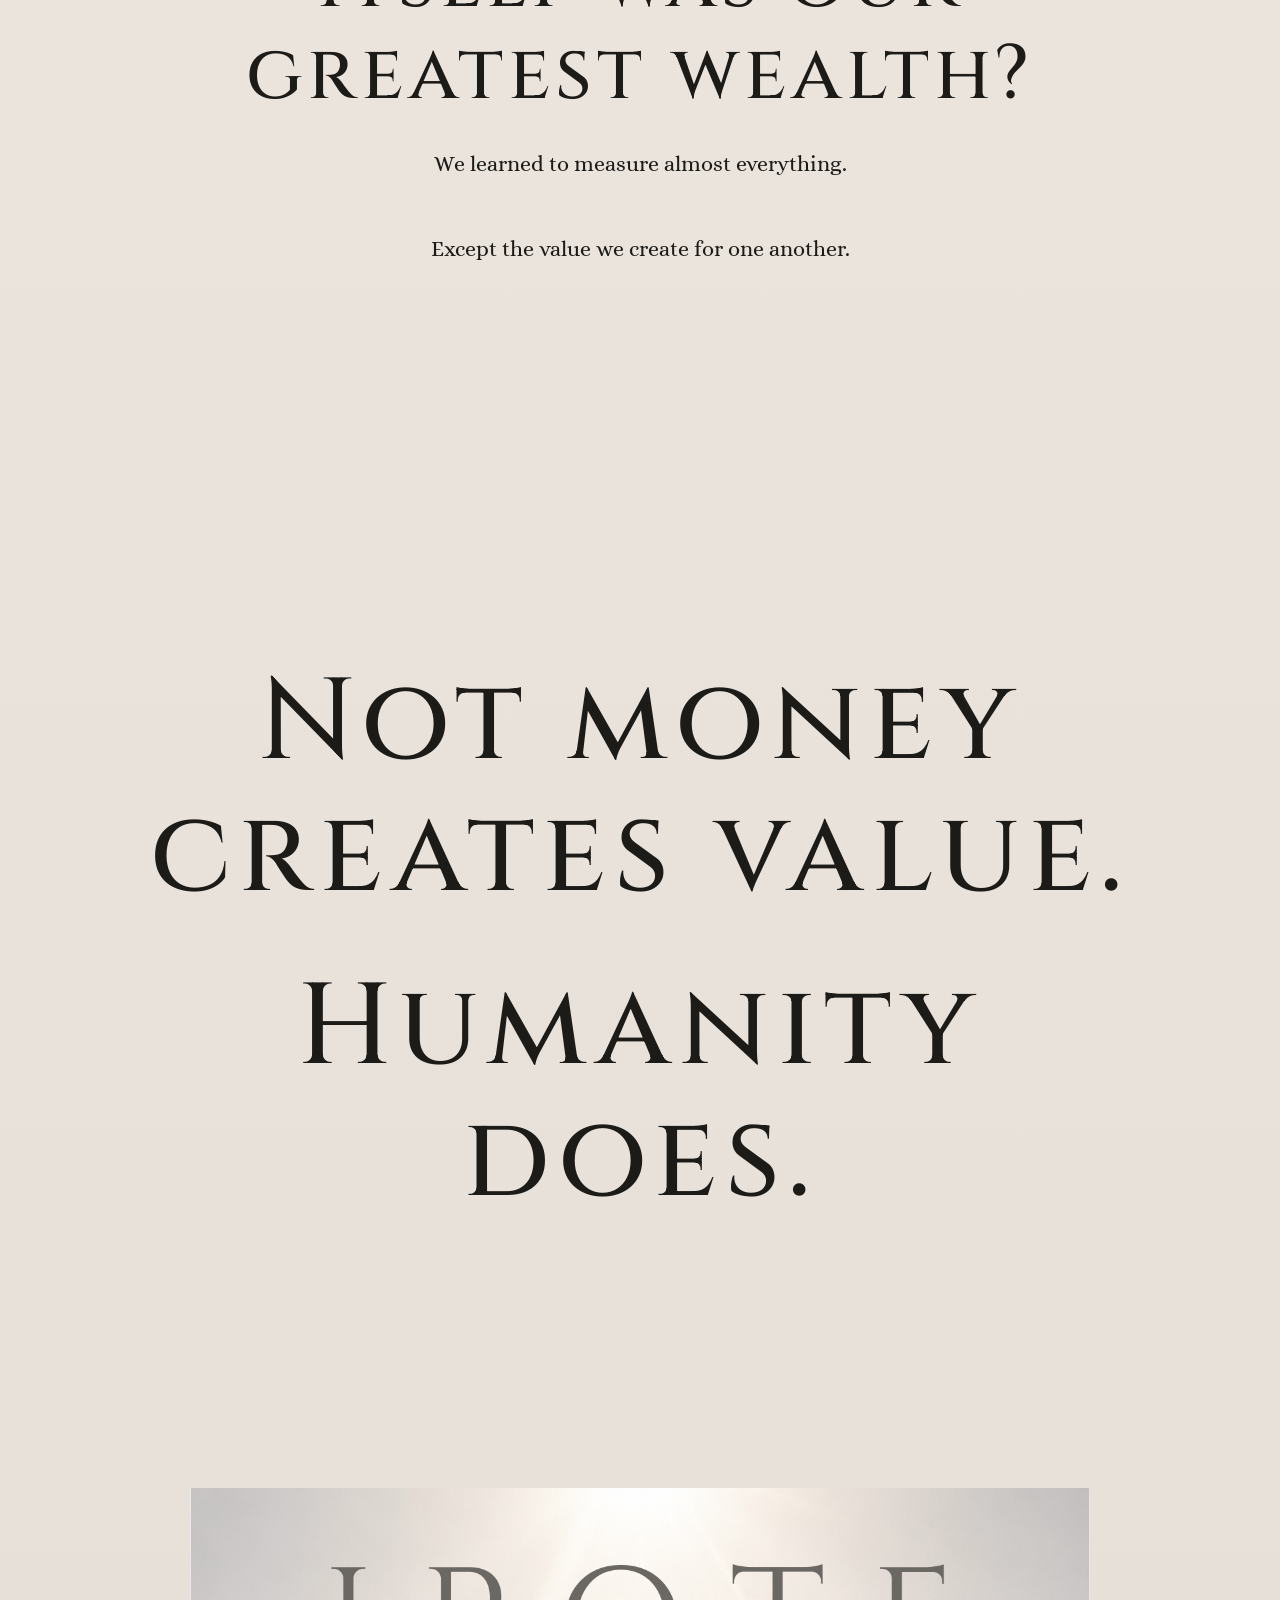
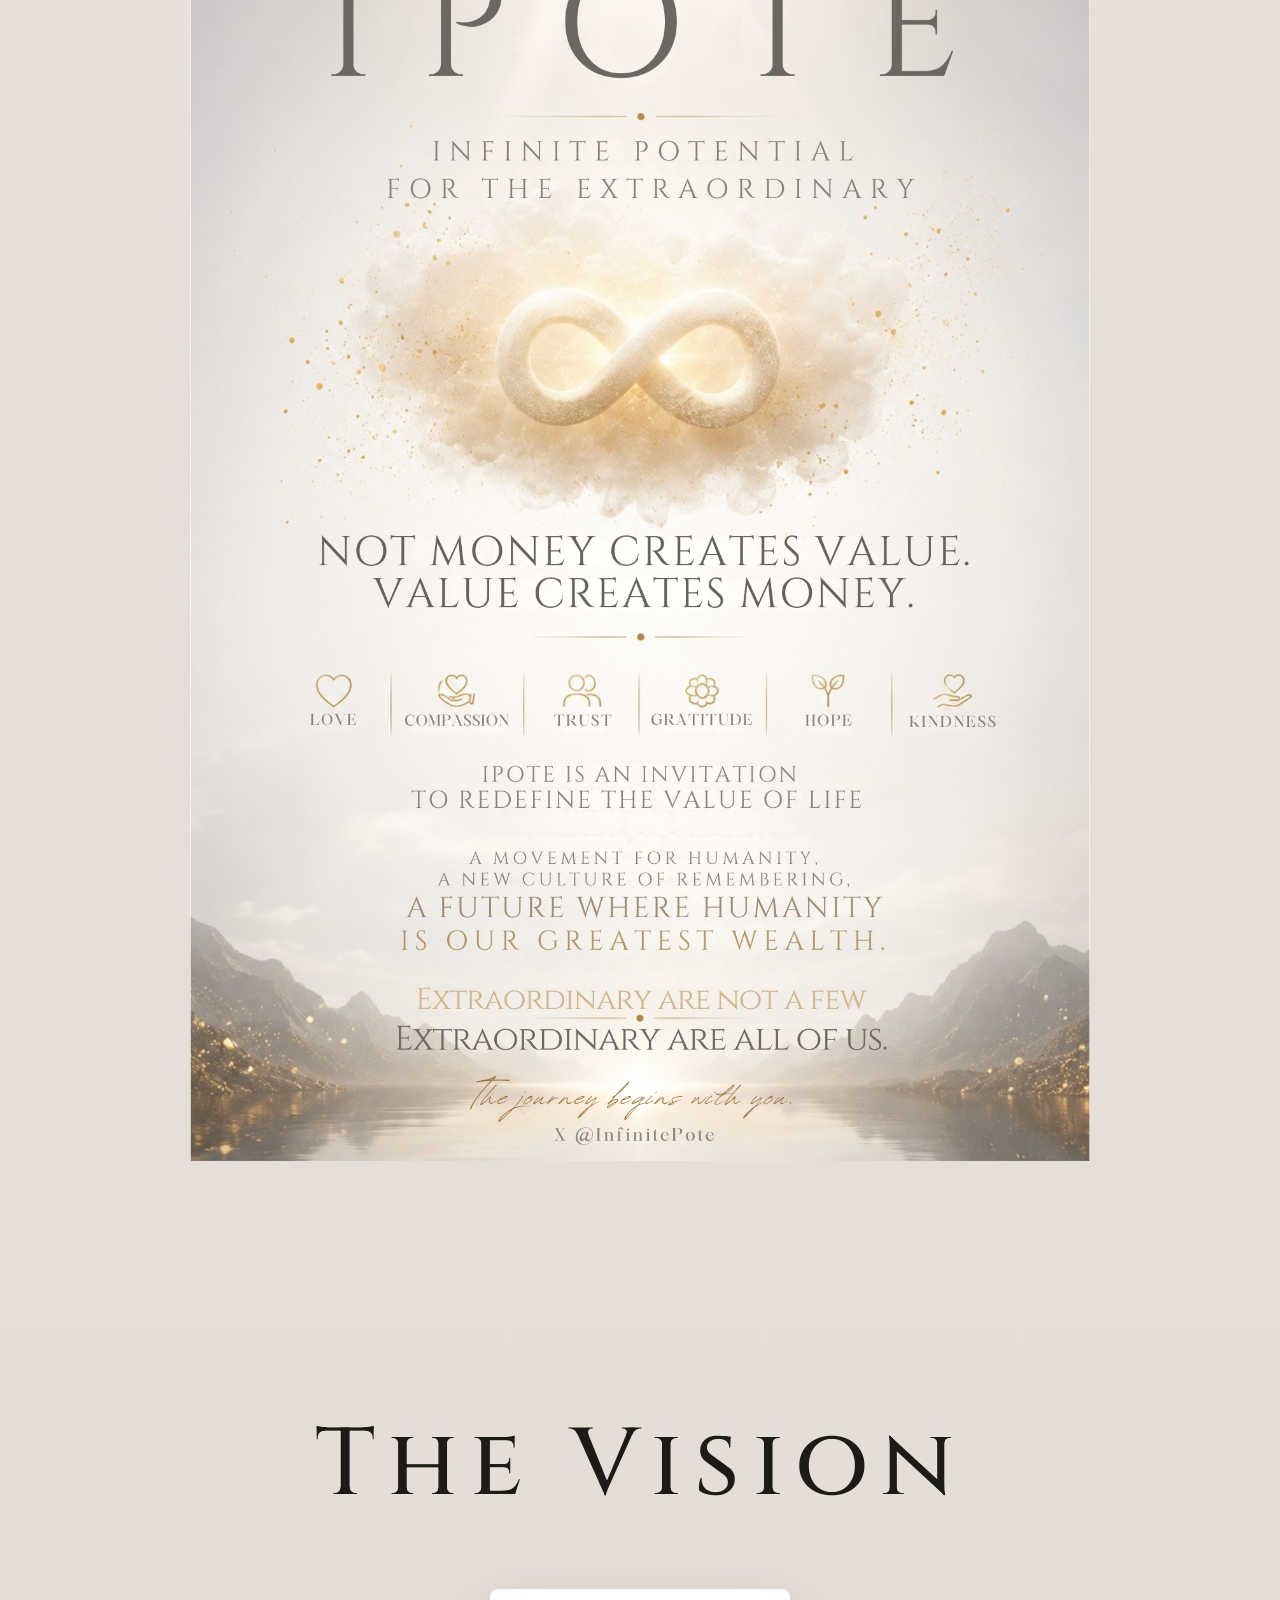
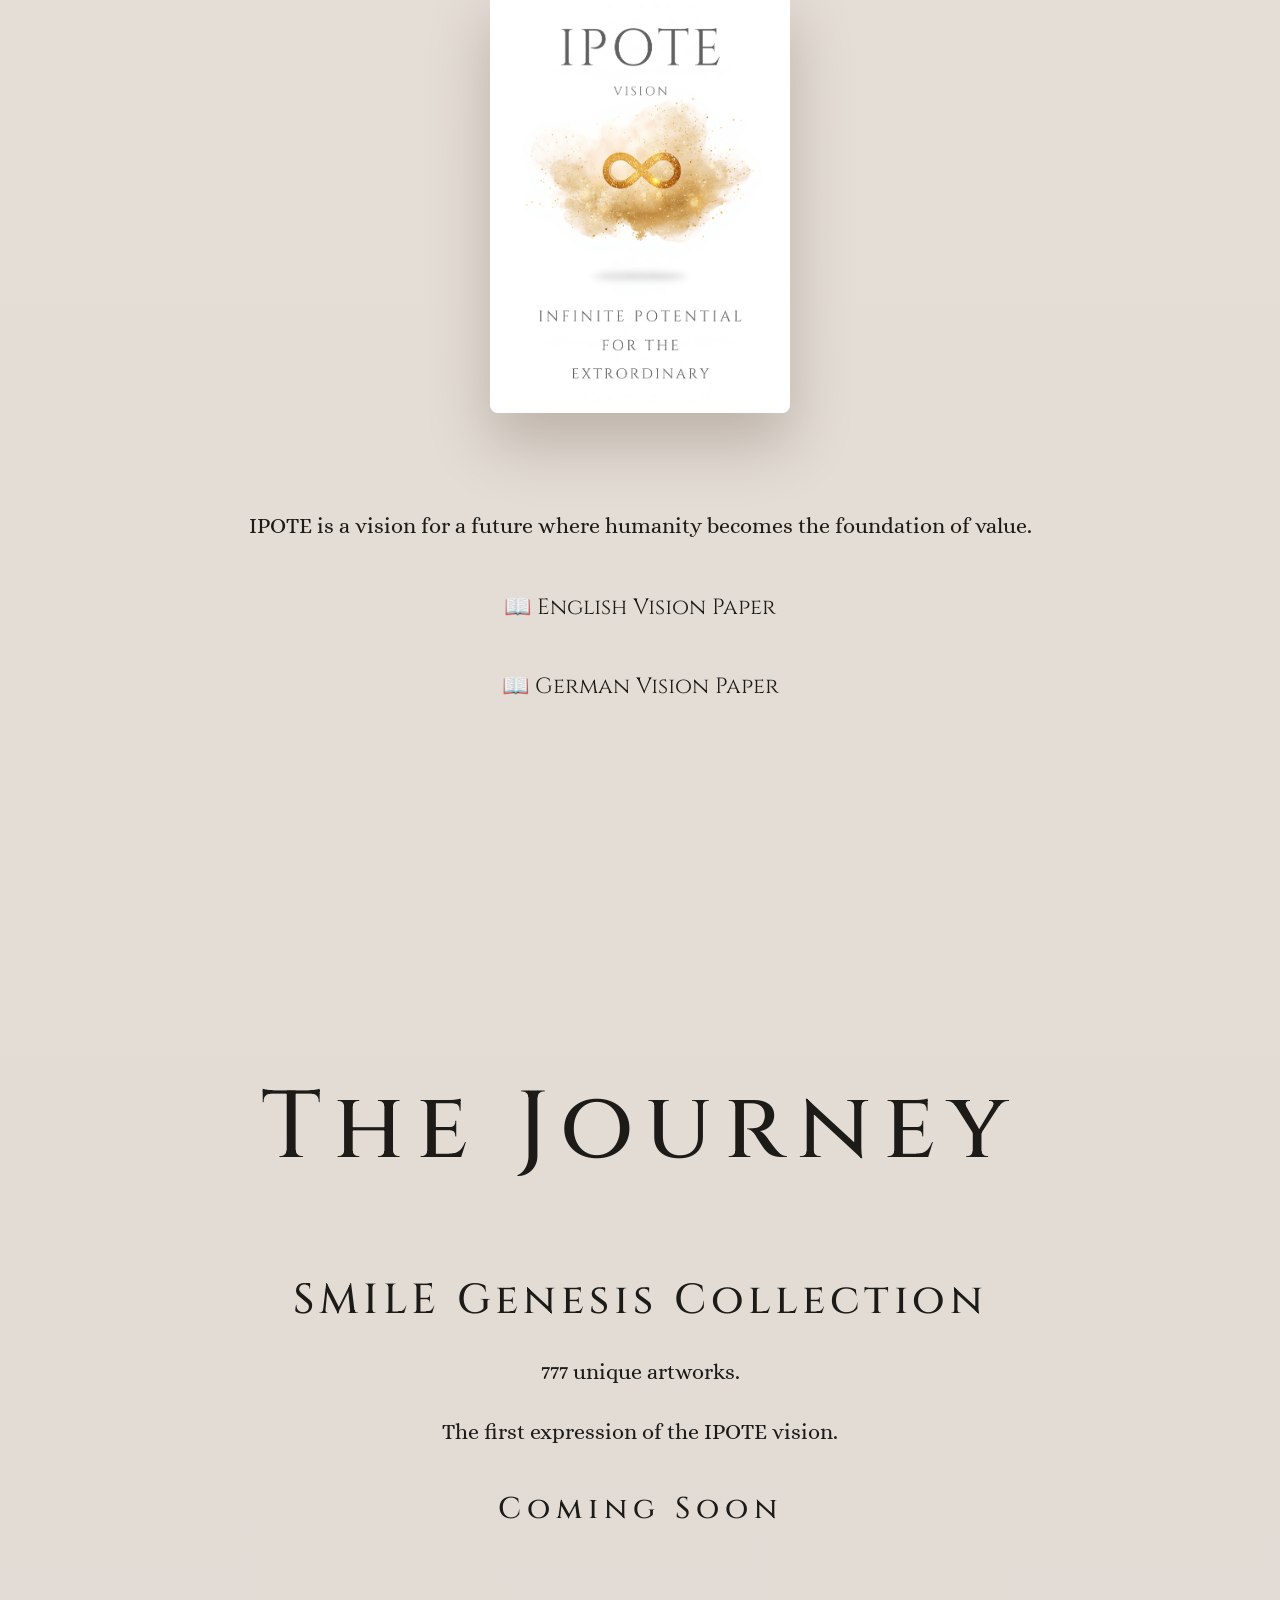
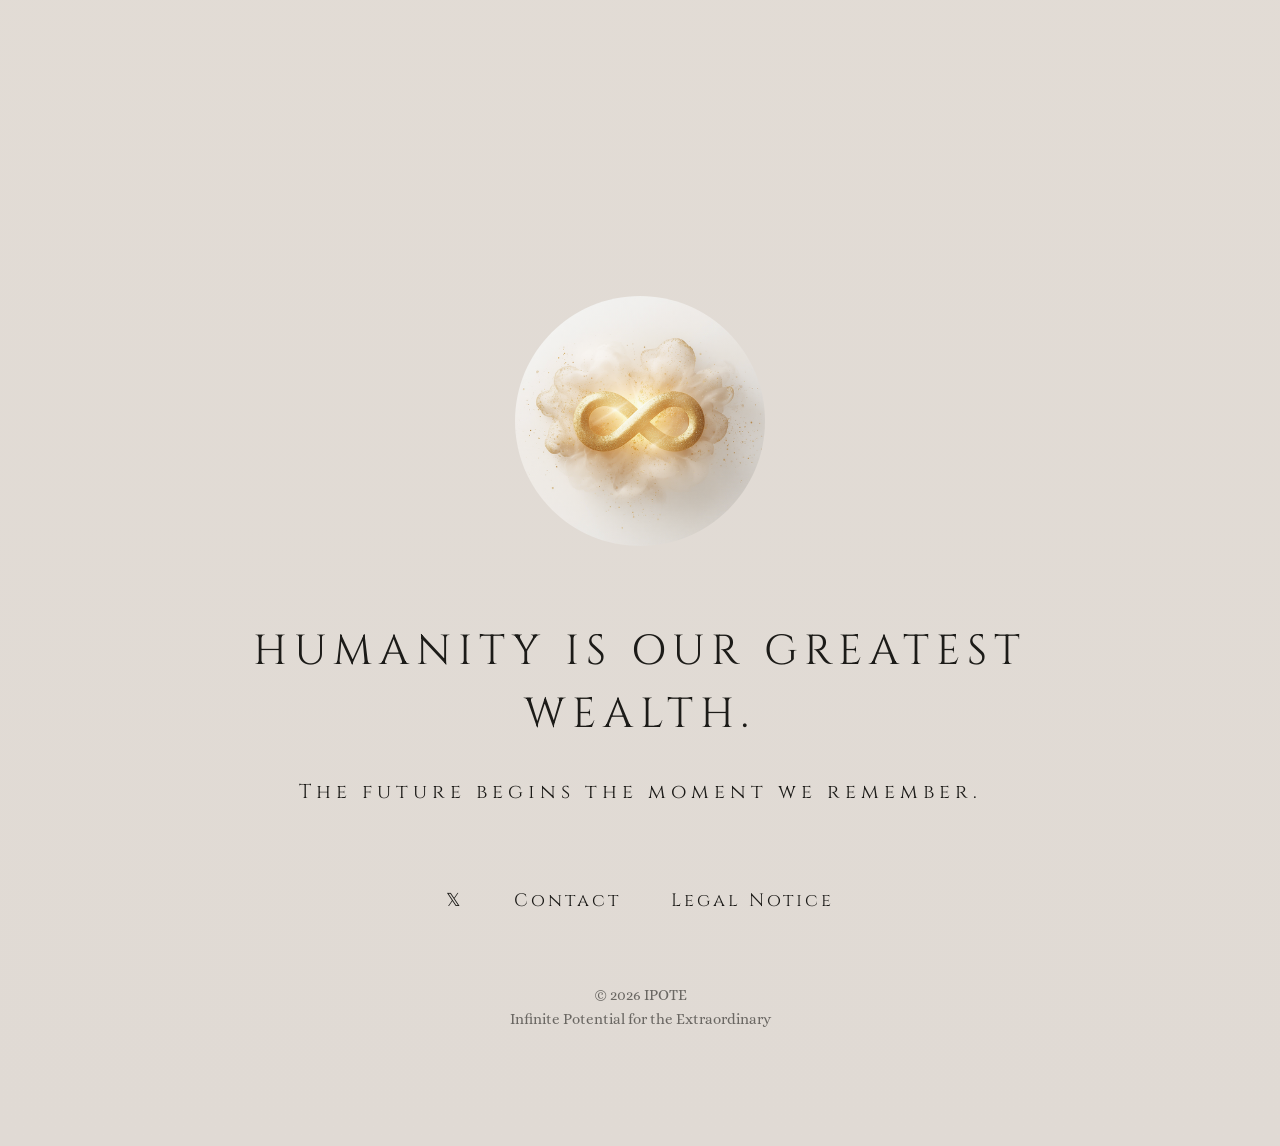
==== commit 91a89d7e: "Update links and text in index.html" ====
--- a/index.html
+++ b/index.html
@@ -66,8 +66,8 @@
 
 
 
-<a href="#journey" class="button">
-Begin the Journey
+<a href="#vision" class="button">
+Read the Vision
 </a>
 
 
@@ -188,16 +188,9 @@
 
 
 <p>
-IPOTE is a vision for a future where humanity becomes our greatest source of value.
-</p>
-
-
-
-
-
-<h3>
-Read the complete vision.
-</h3>
+IPOTE is a vision for a future where humanity becomes the foundation of value.
+</p>
+
 
 
 
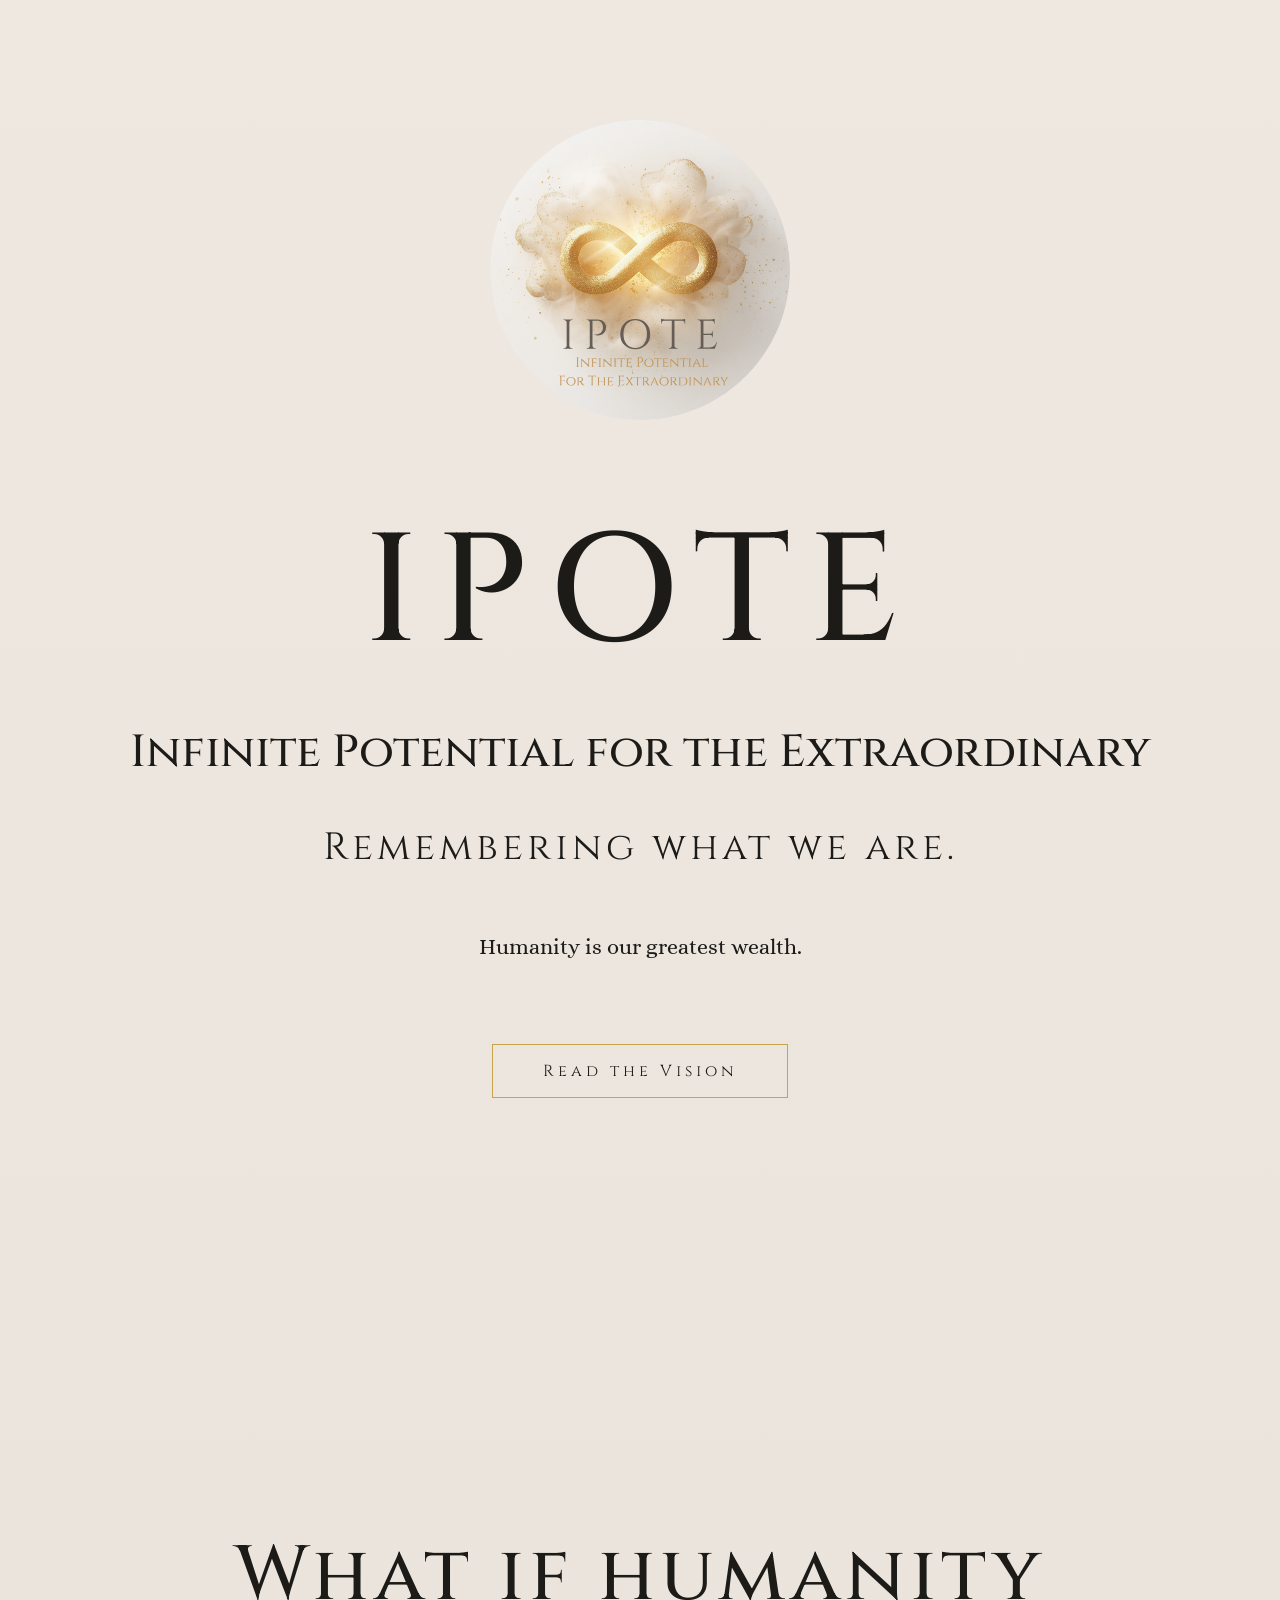
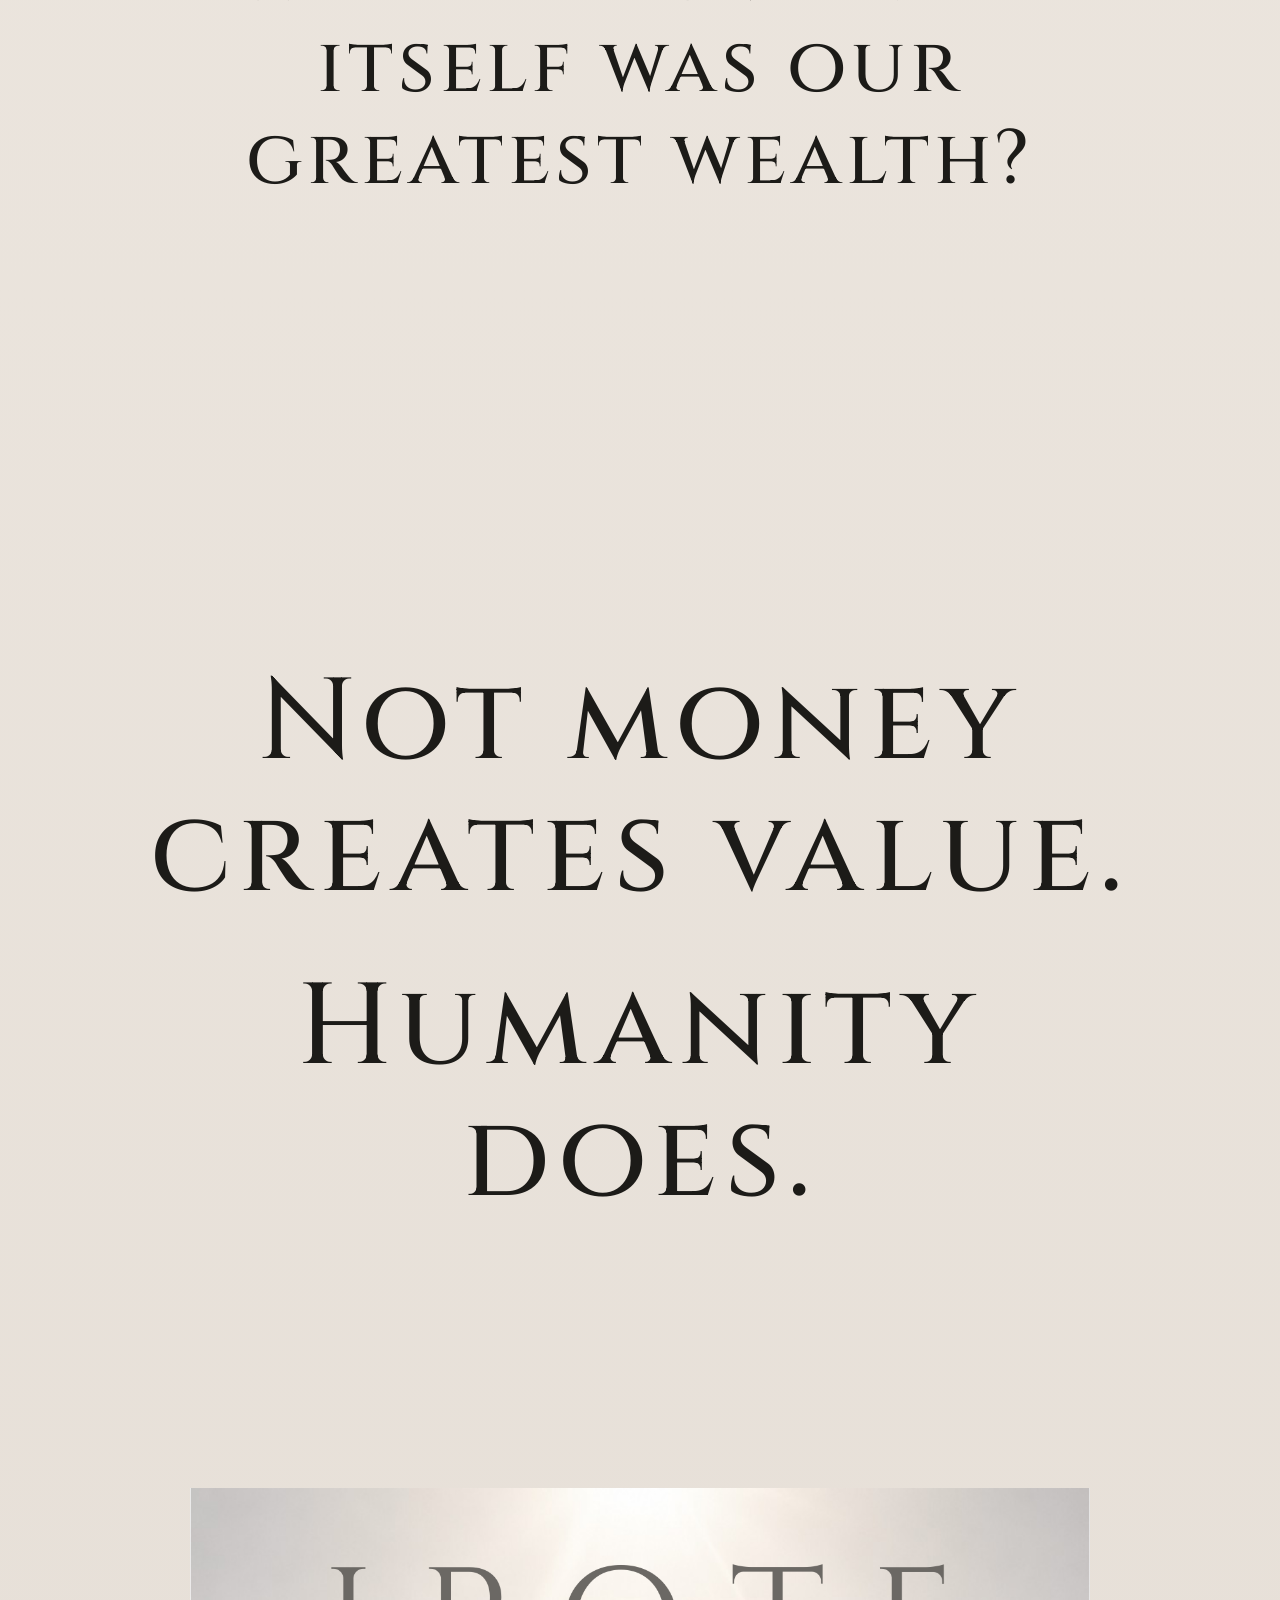
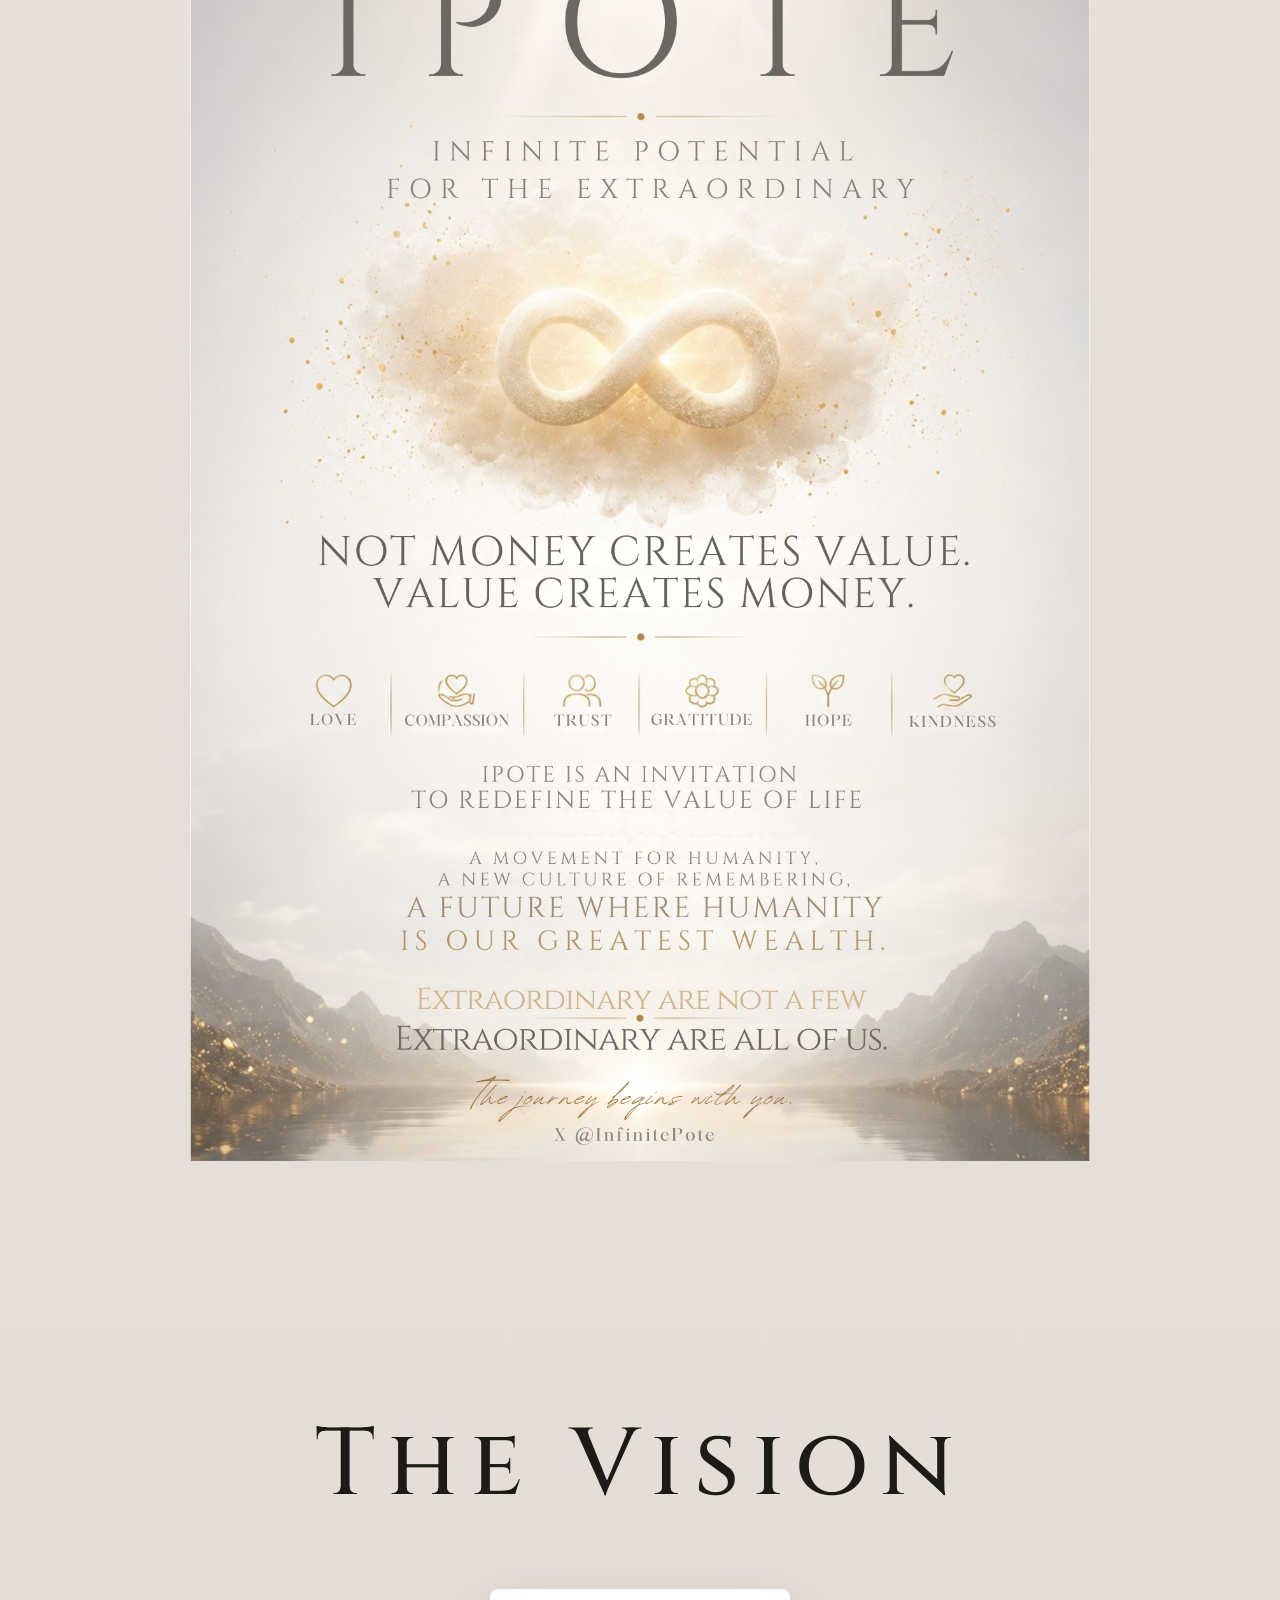
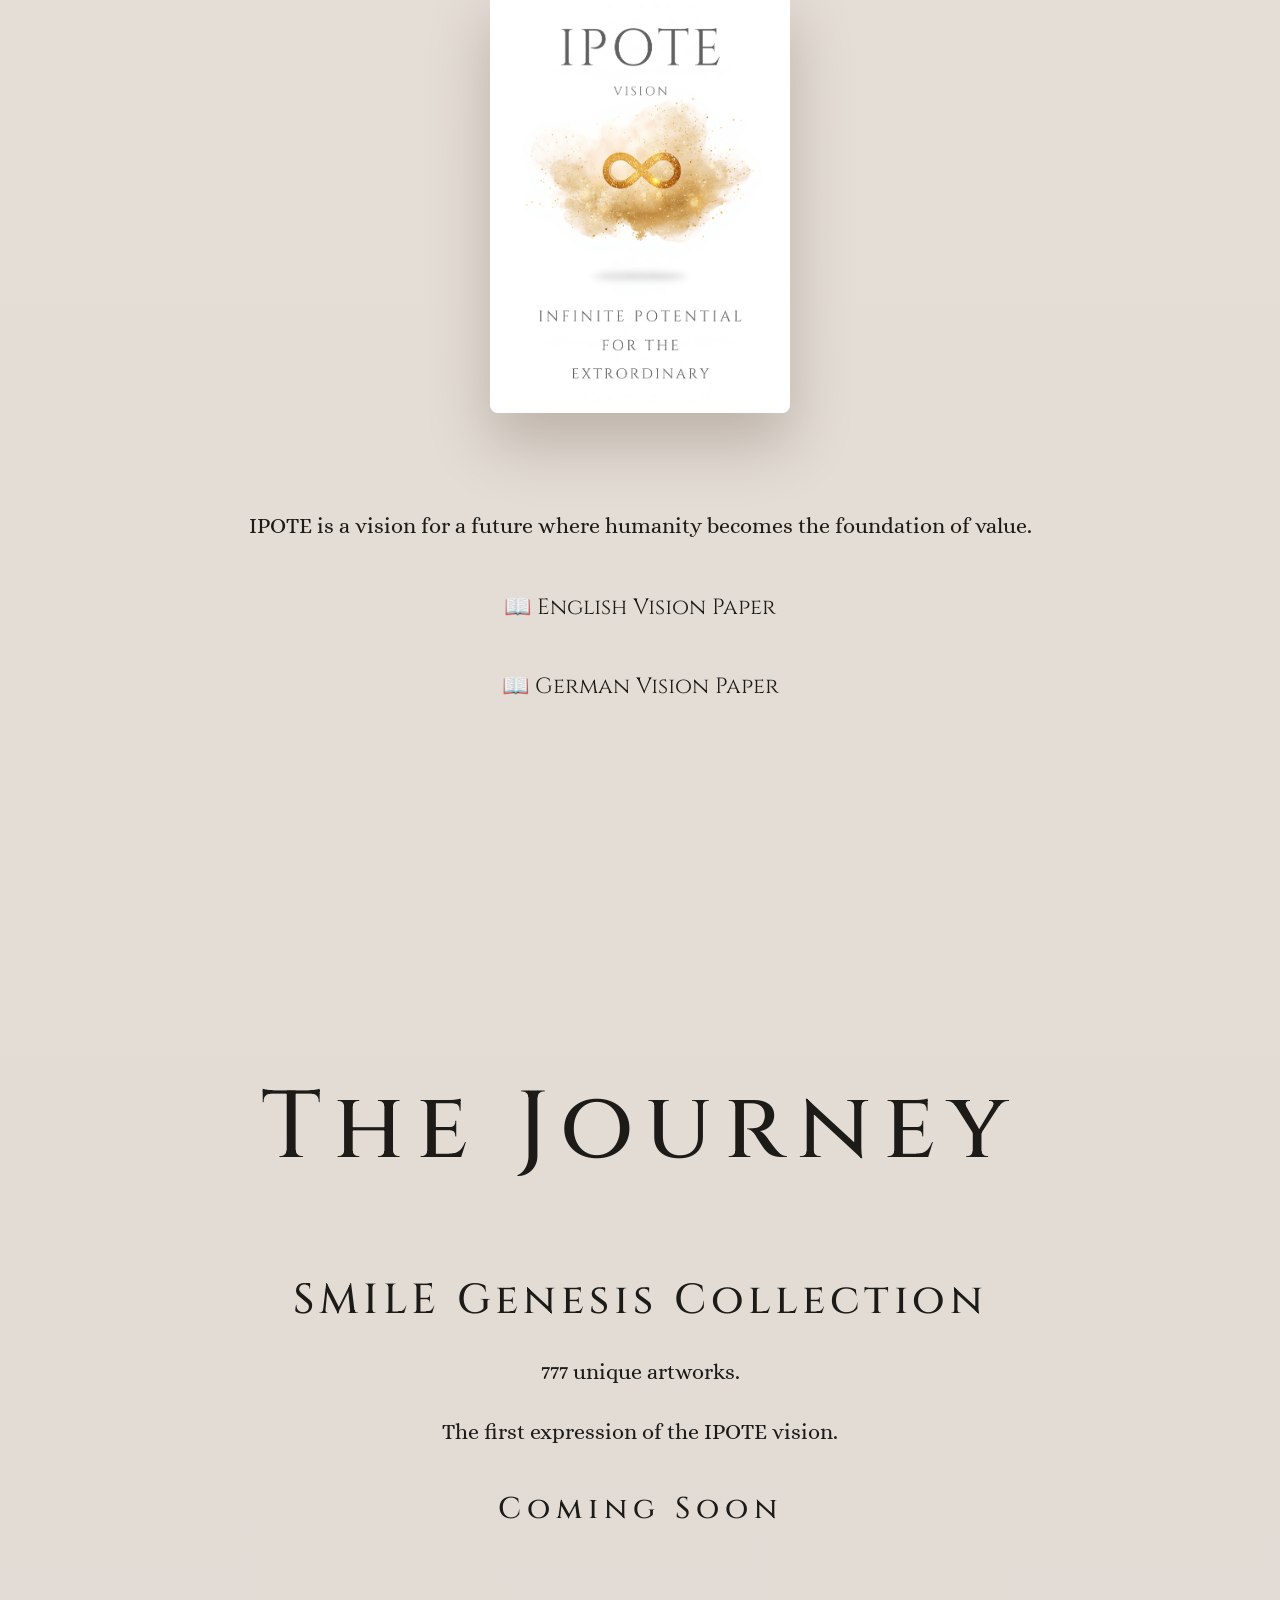
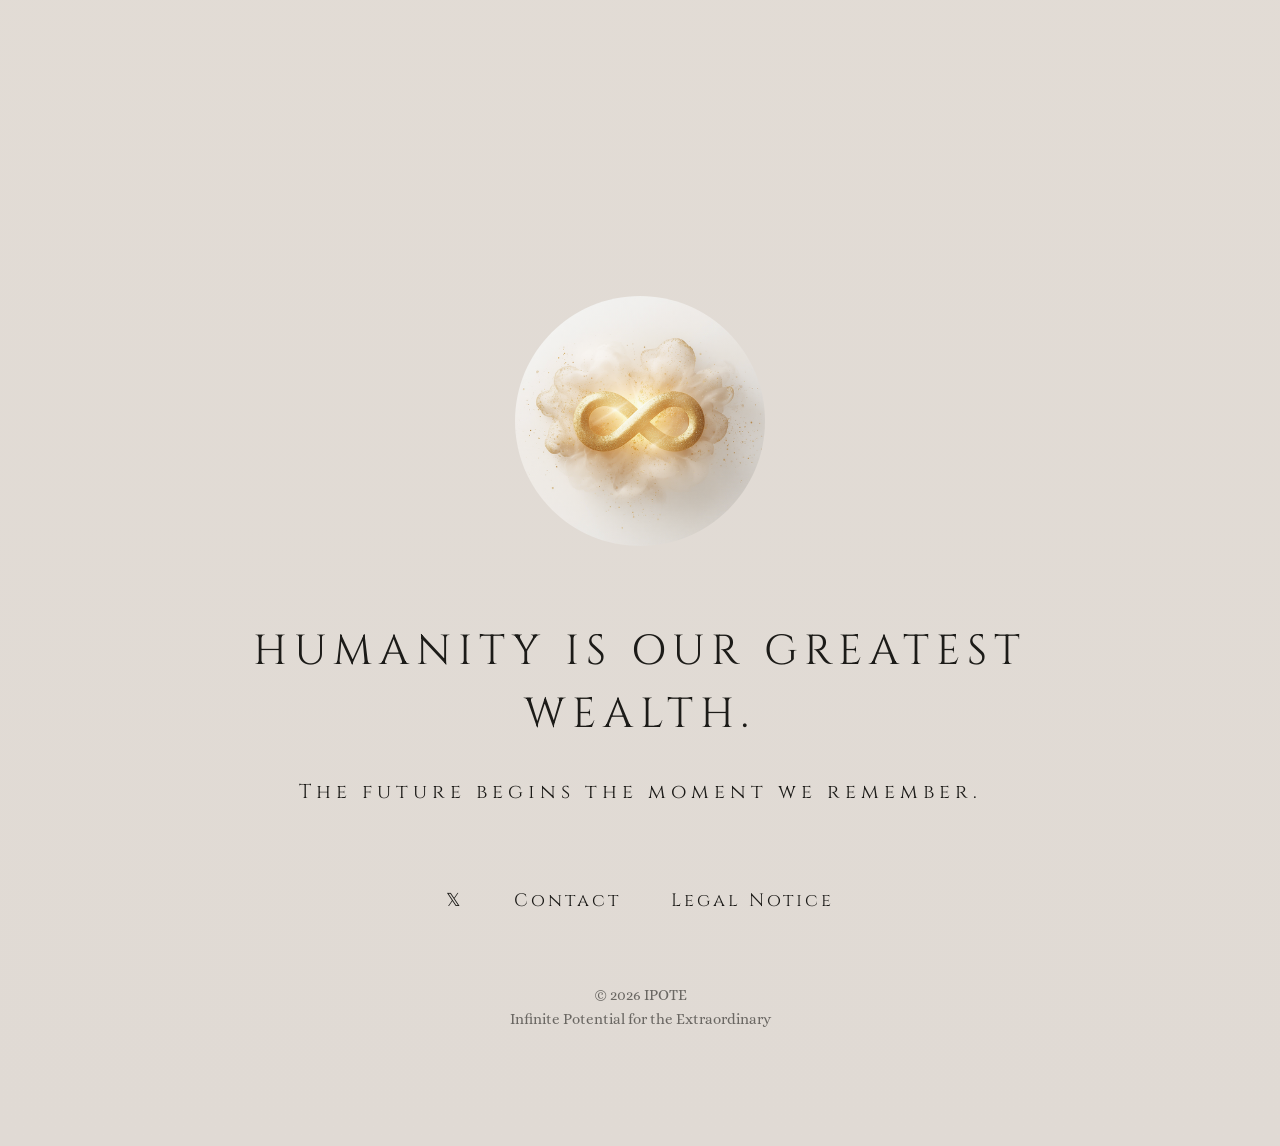
==== commit f25ed523: "Clean up humanity section in index.html Removed redundant paragraphs from the humanity section." ====
--- a/index.html
+++ b/index.html
@@ -90,28 +90,11 @@
 
 <section id="humanity">
 
-
 <h2>
 What if humanity itself was our greatest wealth?
 </h2>
 
-
-
-<p>
-We learned to measure almost everything.
-</p>
-
-
-
-<p>
-Except the value we create for one another.
-</p>
-
-
-
-</section>
-
-
+</section>
 
 
 
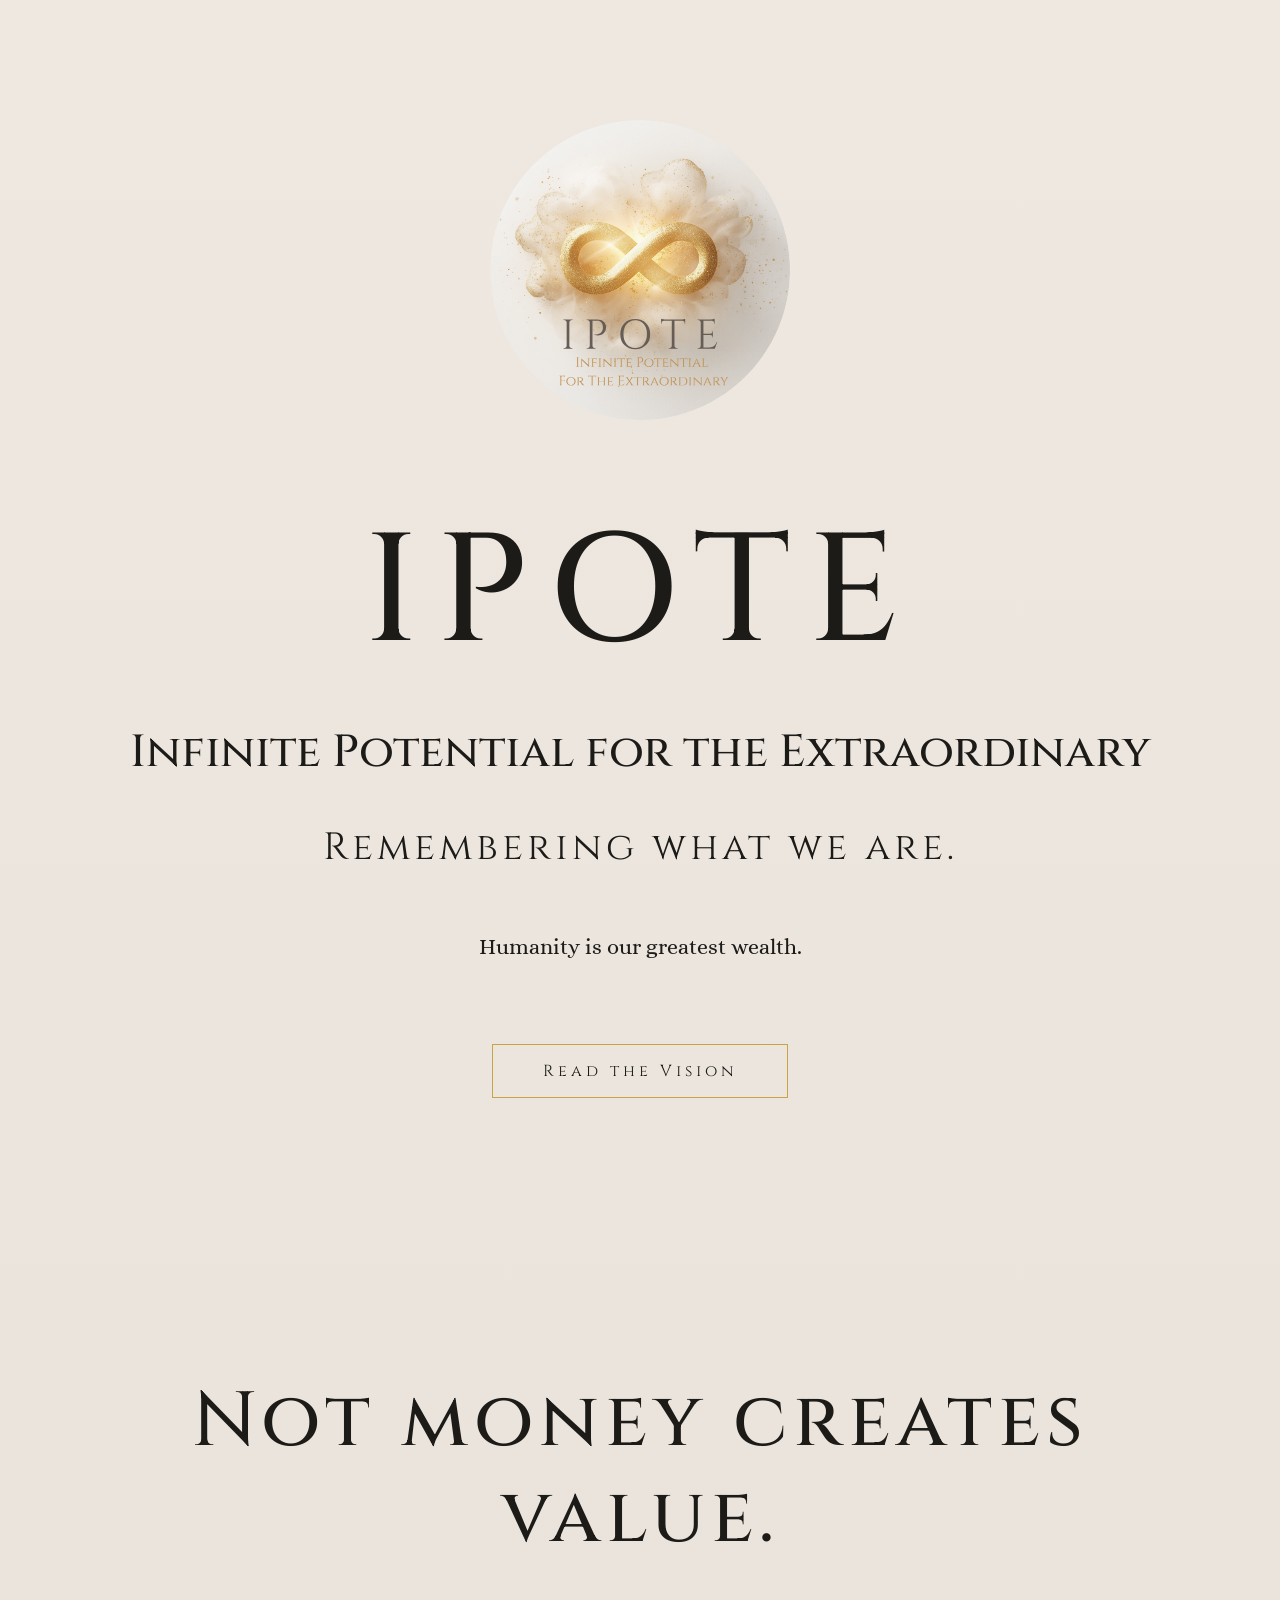
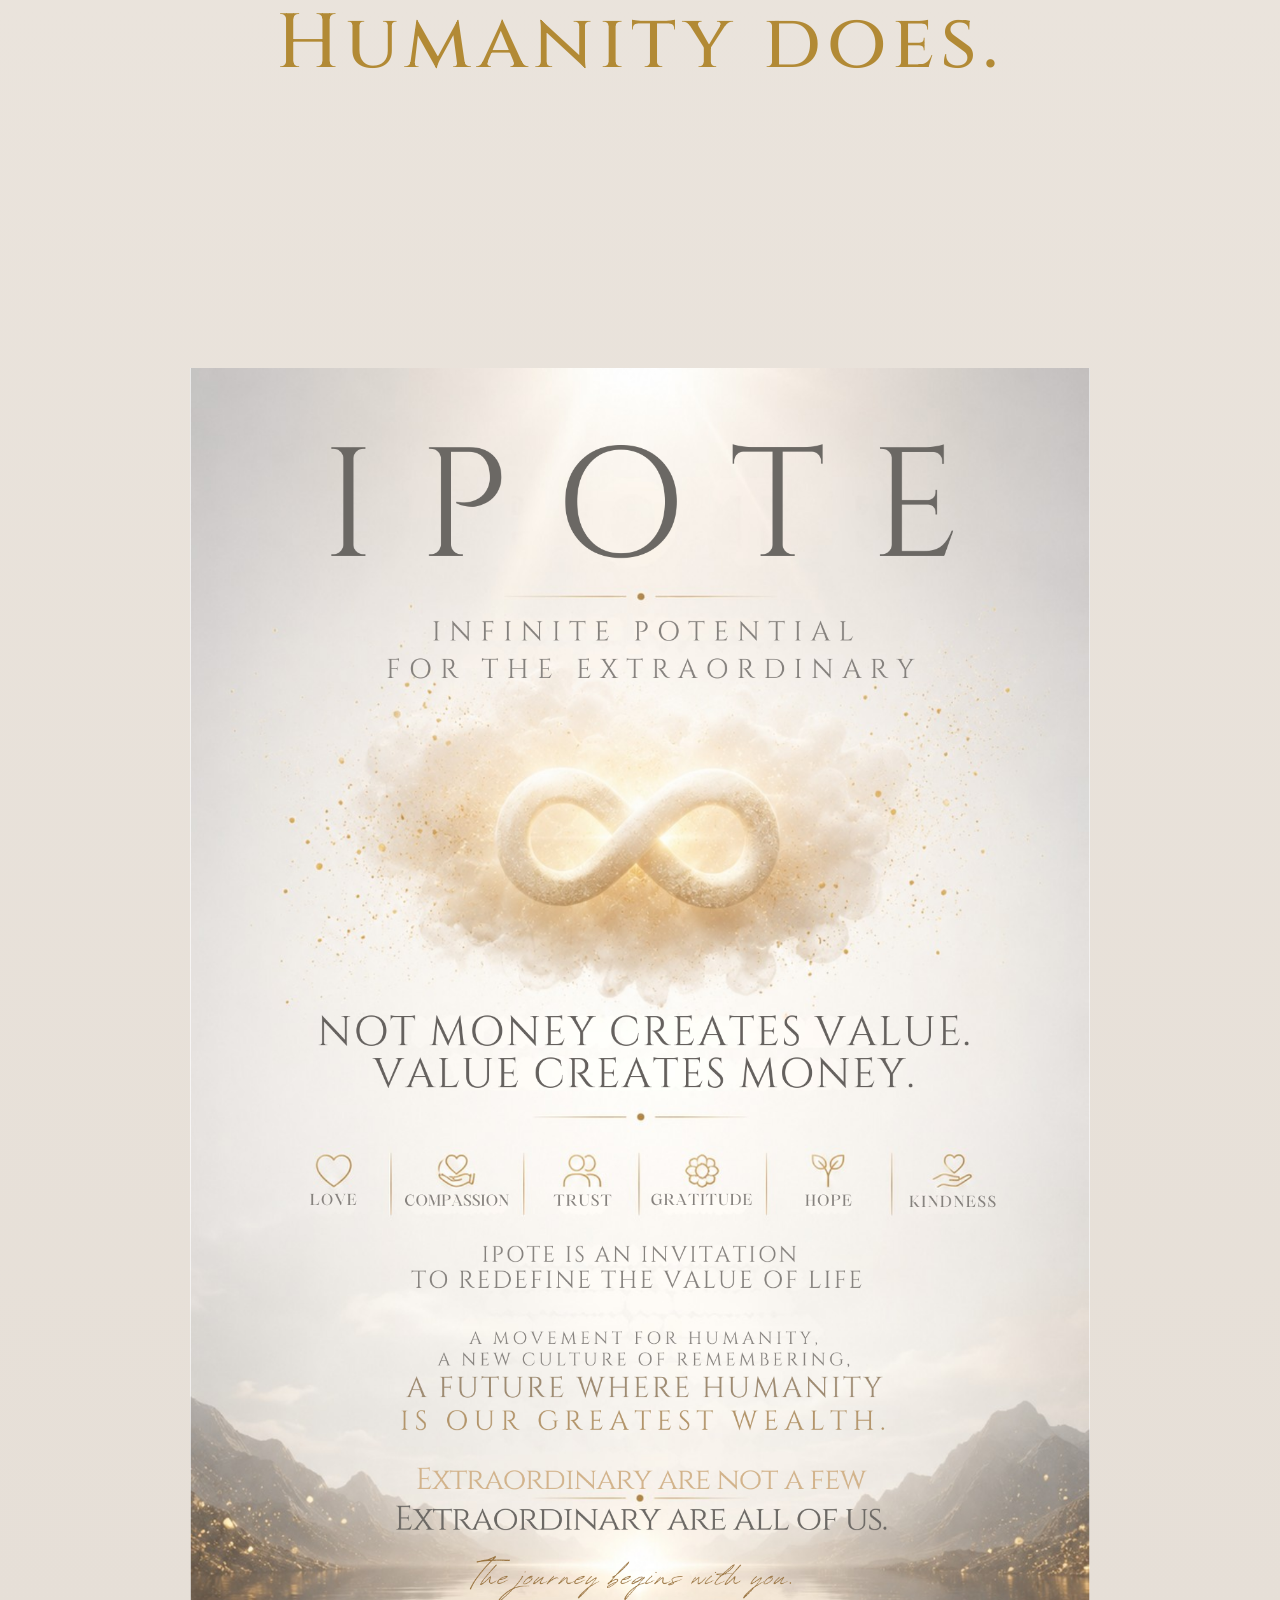
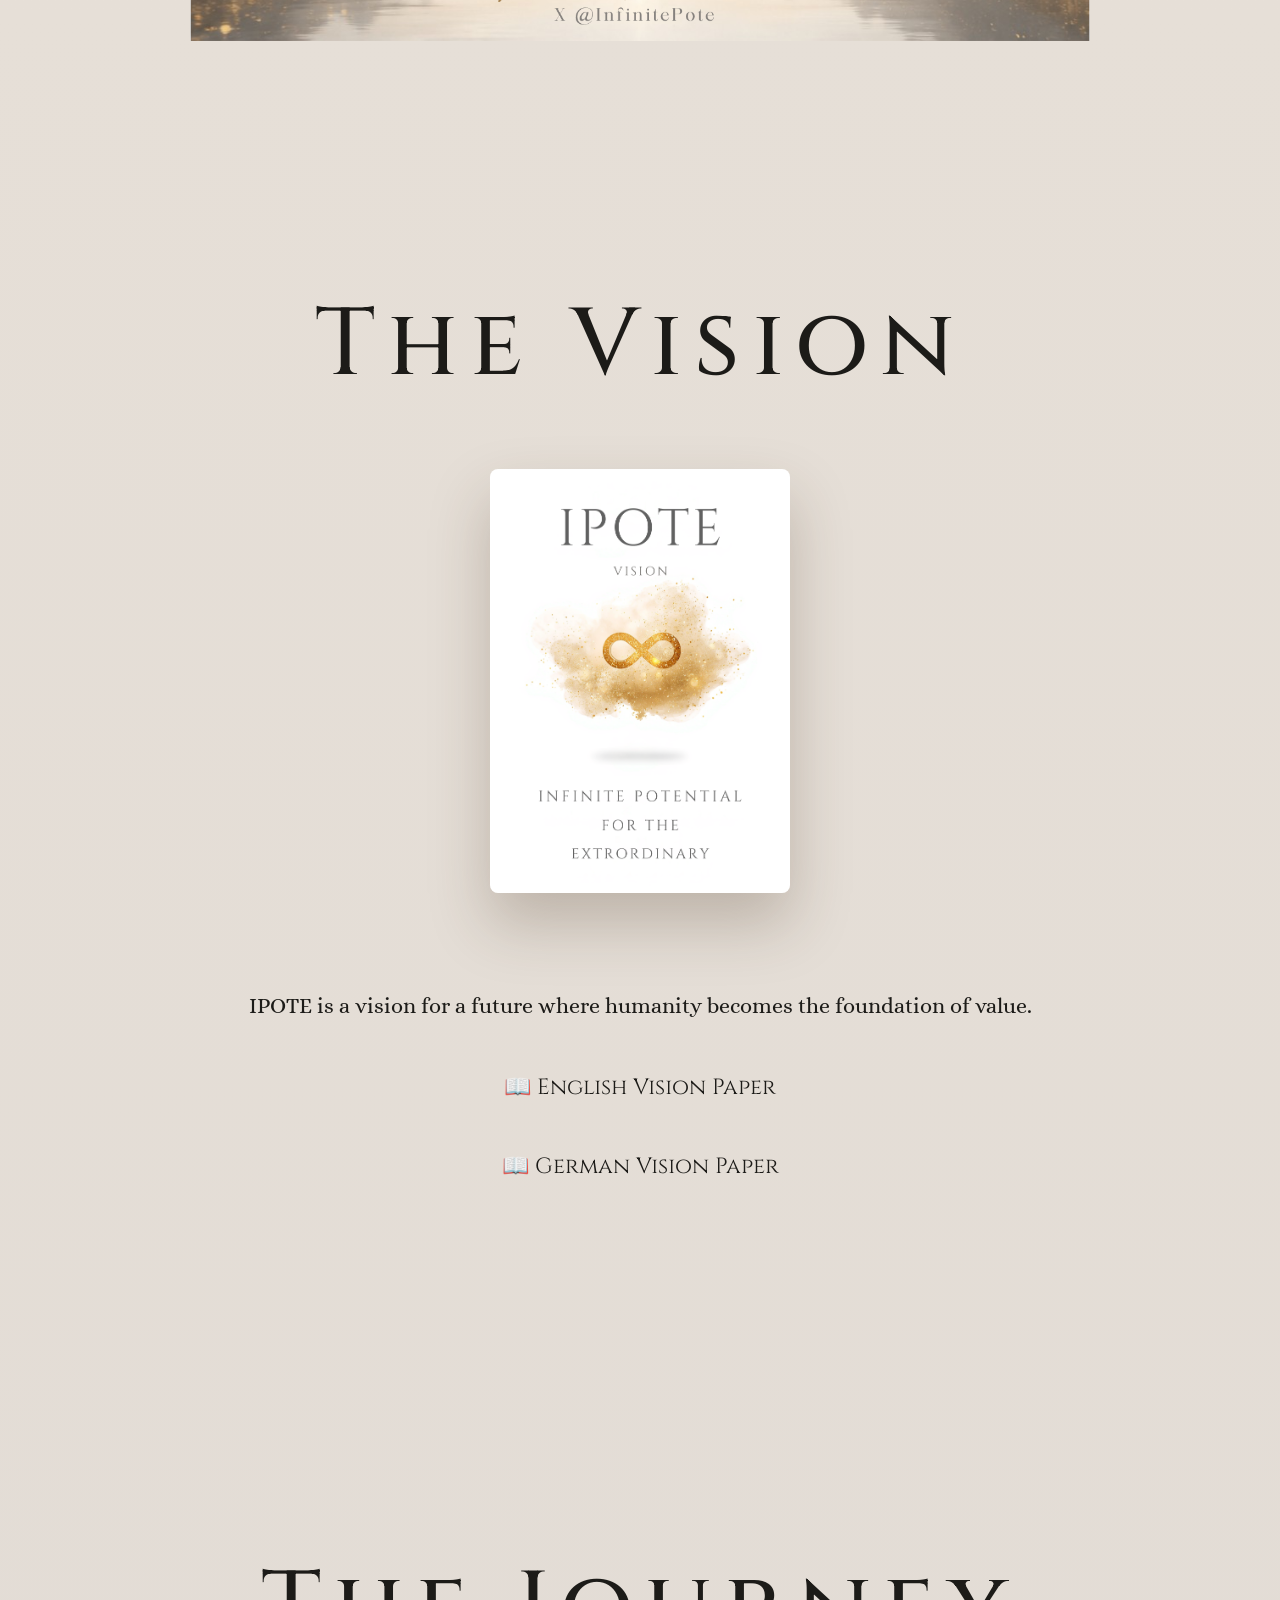
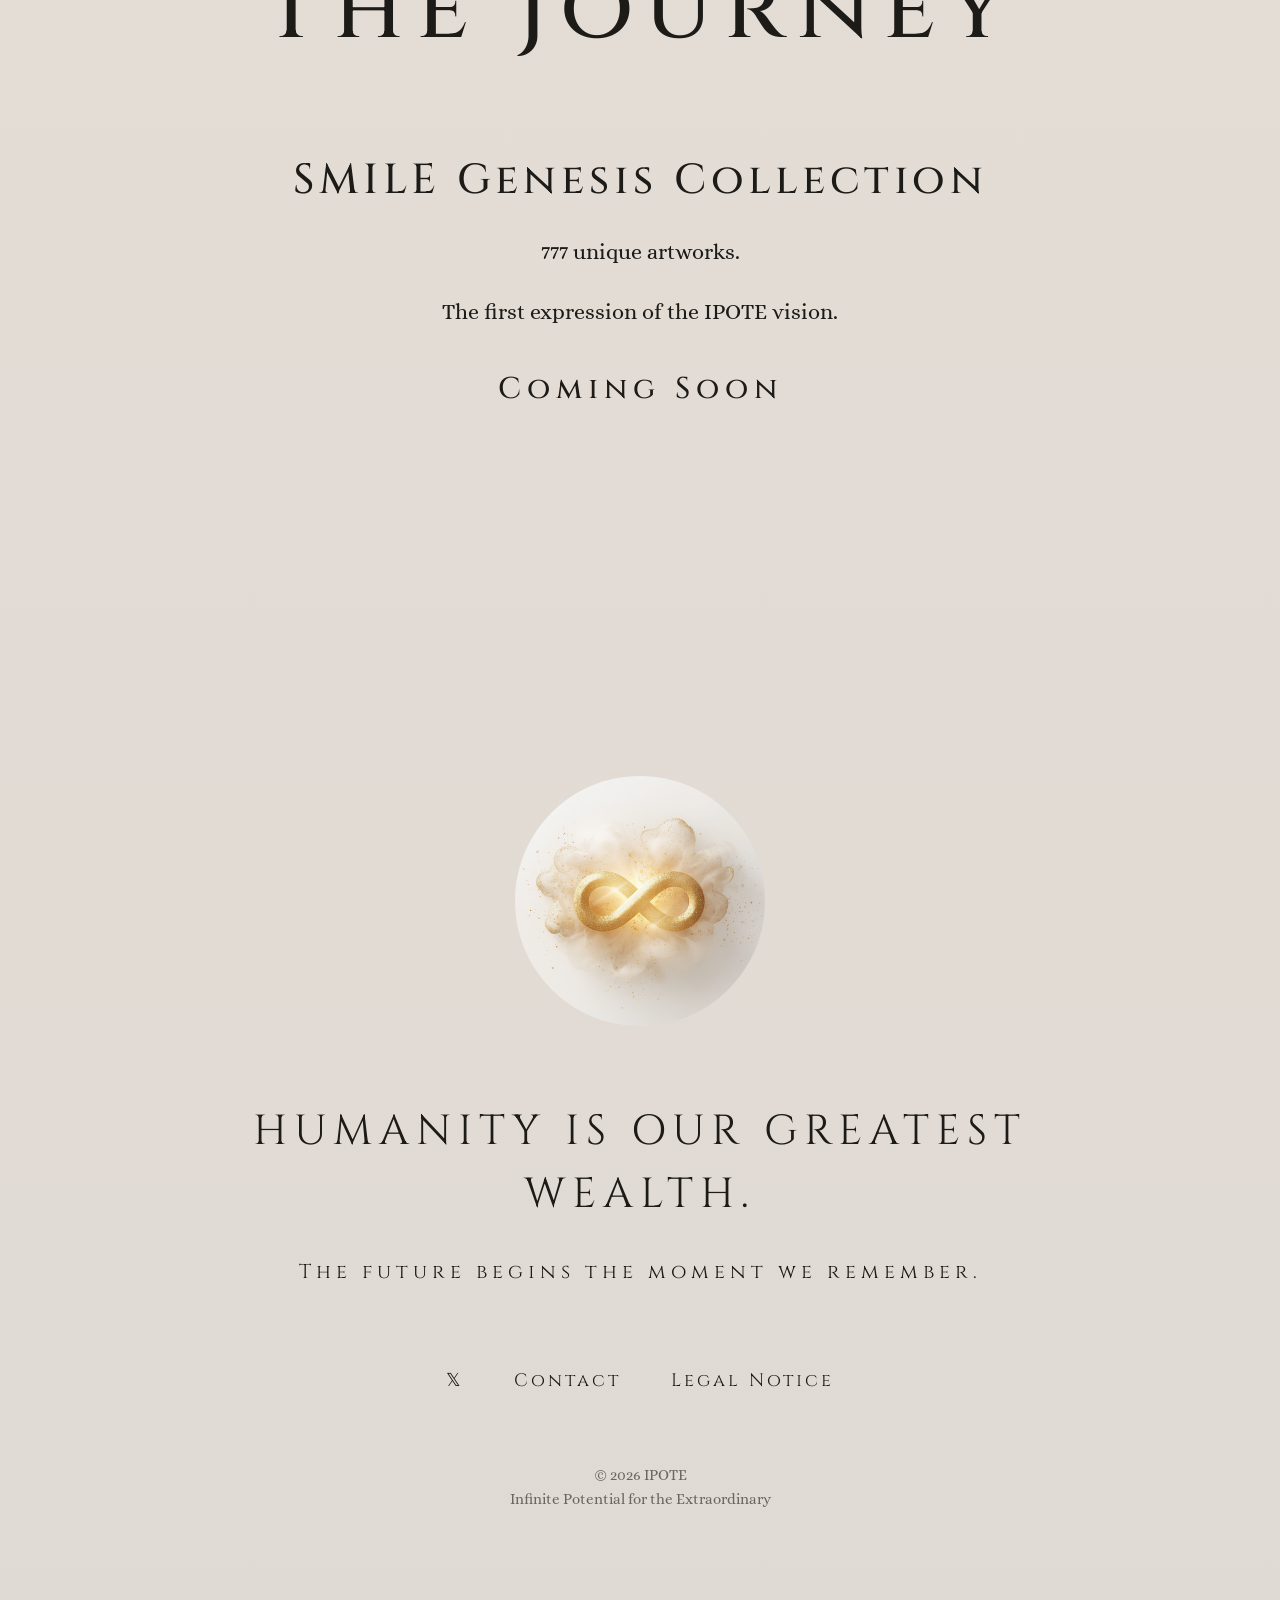
==== commit ff51d4cf: "Delete 'HUMANITY VALUE' section from index.html Removed the 'HUMANITY VALUE' section from index.html" ====
--- a/index.html
+++ b/index.html
@@ -82,26 +82,6 @@
 
 
 
-
-<!-- =====================
-     HUMANITY VALUE
-===================== -->
-
-
-<section id="humanity">
-
-<h2>
-What if humanity itself was our greatest wealth?
-</h2>
-
-</section>
-
-
-
-
-
-
-
 <!-- =====================
      VALUE STATEMENT
 ===================== -->
--- a/style.css
+++ b/style.css
@@ -237,32 +237,38 @@
 
 
 /* =====================
-STATEMENT
+   STATEMENT
 ===================== */
 
 
 .statement {
 
-    min-height:80vh;
-
-}
-
+    min-height:70vh;
+
+}
 
 
 .statement h1 {
 
-    font-size:clamp(65px,9vw,140px);
+    font-size:clamp(45px,6vw,85px);
 
     color:#1c1b18;
 
-    letter-spacing:8px;
-
-    line-height:1.15;
-
-    margin:20px 0;
-
-}
-
+    letter-spacing:6px;
+
+    line-height:1.25;
+
+    margin:15px 0;
+
+}
+
+
+
+.statement h1:nth-child(2) {
+
+    color:#b28a35;
+
+}
 
 
 /* =====================
@@ -618,3 +624,32 @@
 
 
 }
+/* =====================
+   TRANSITION BETWEEN IDEAS
+===================== */
+
+#humanity {
+    position:relative;
+    padding-bottom:180px;
+}
+
+
+#humanity::after {
+
+    content:"";
+
+    width:120px;
+
+    height:1px;
+
+    background:#c7a34a;
+
+    position:absolute;
+
+    bottom:80px;
+
+    left:50%;
+
+    transform:translateX(-50%);
+
+}
